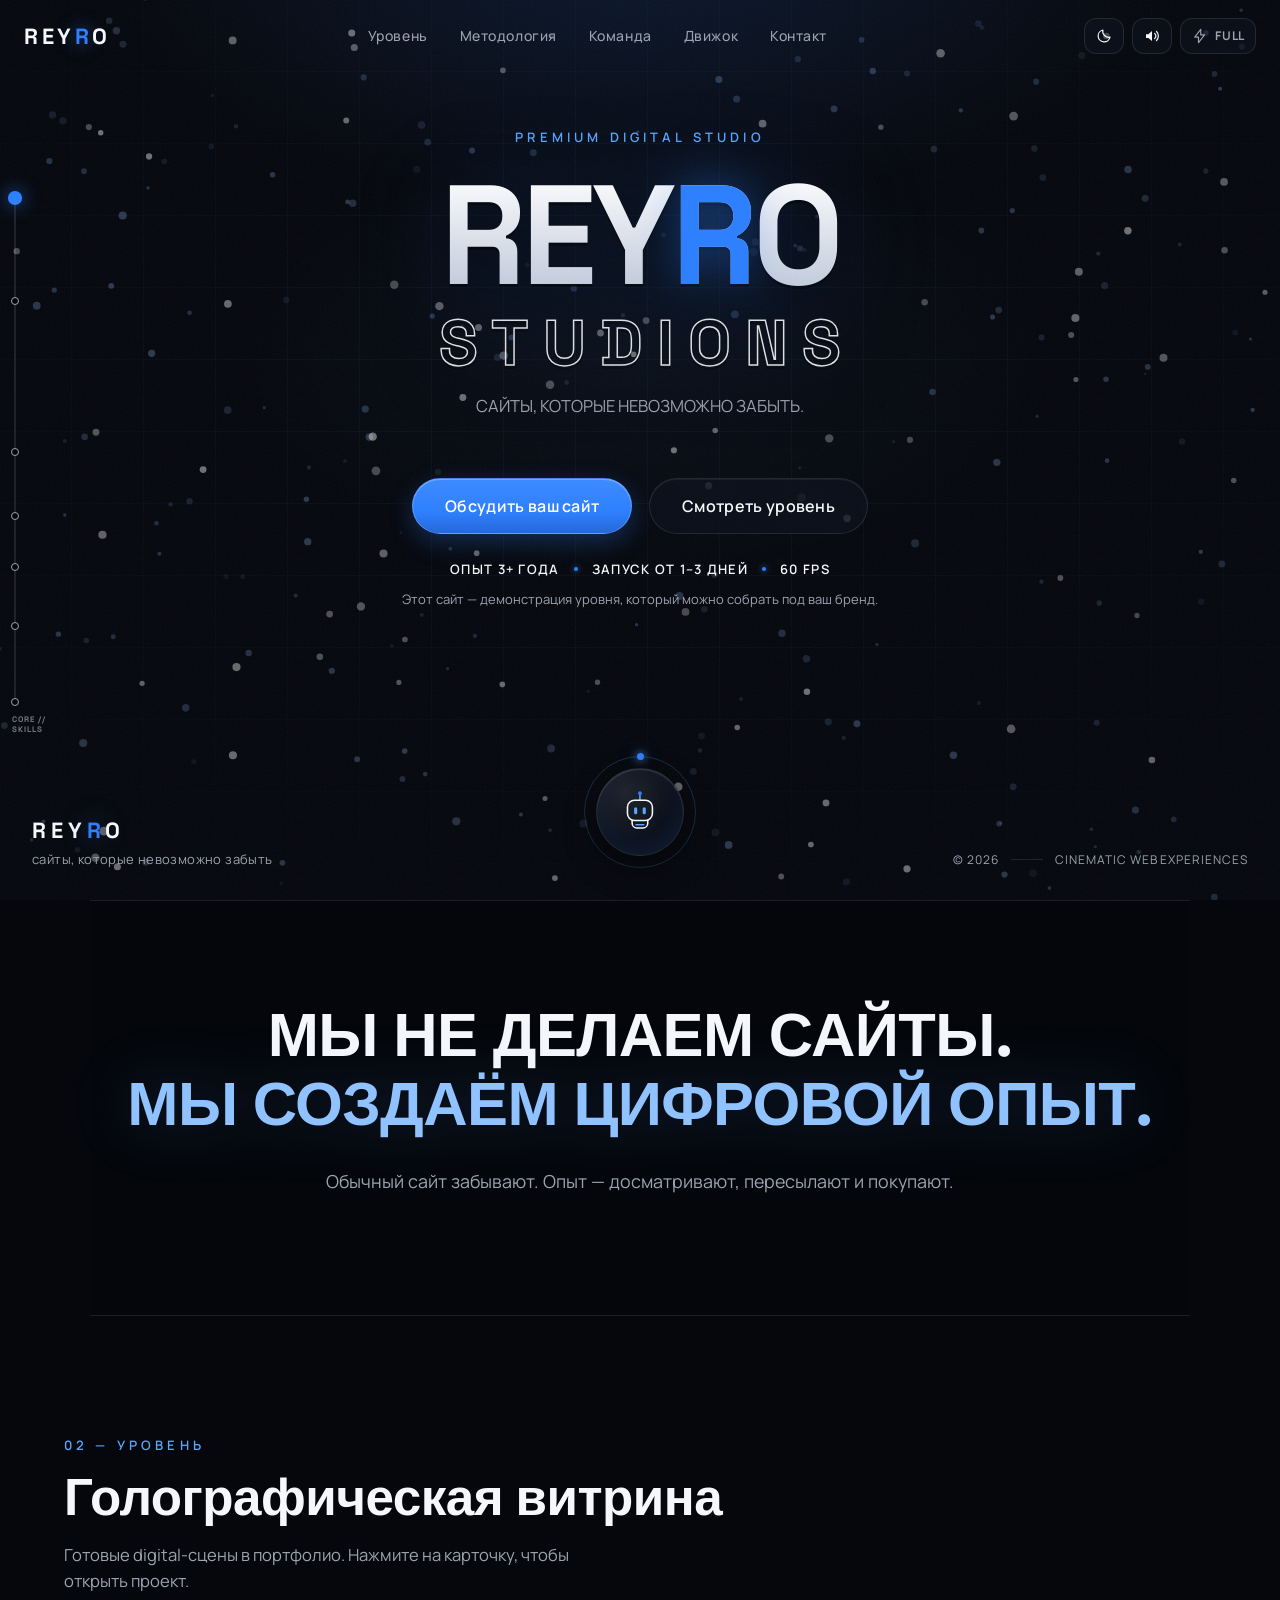
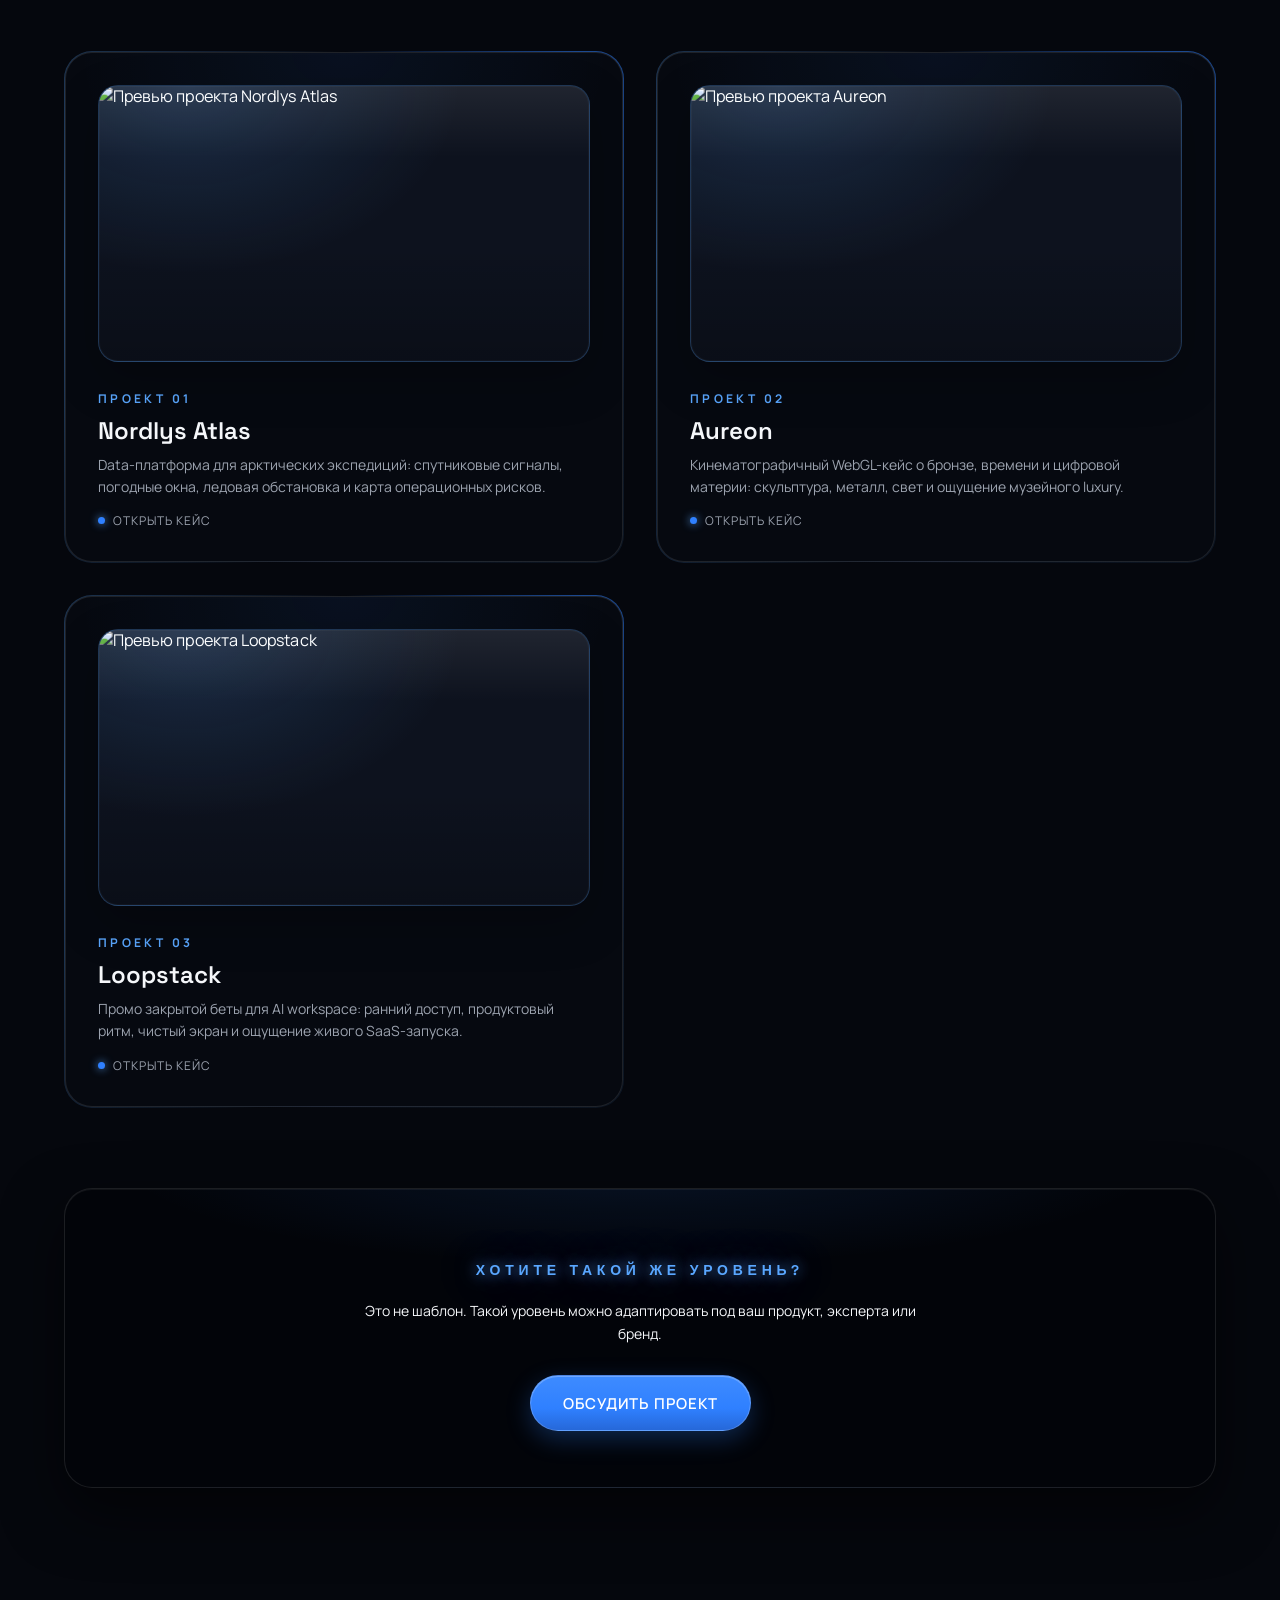
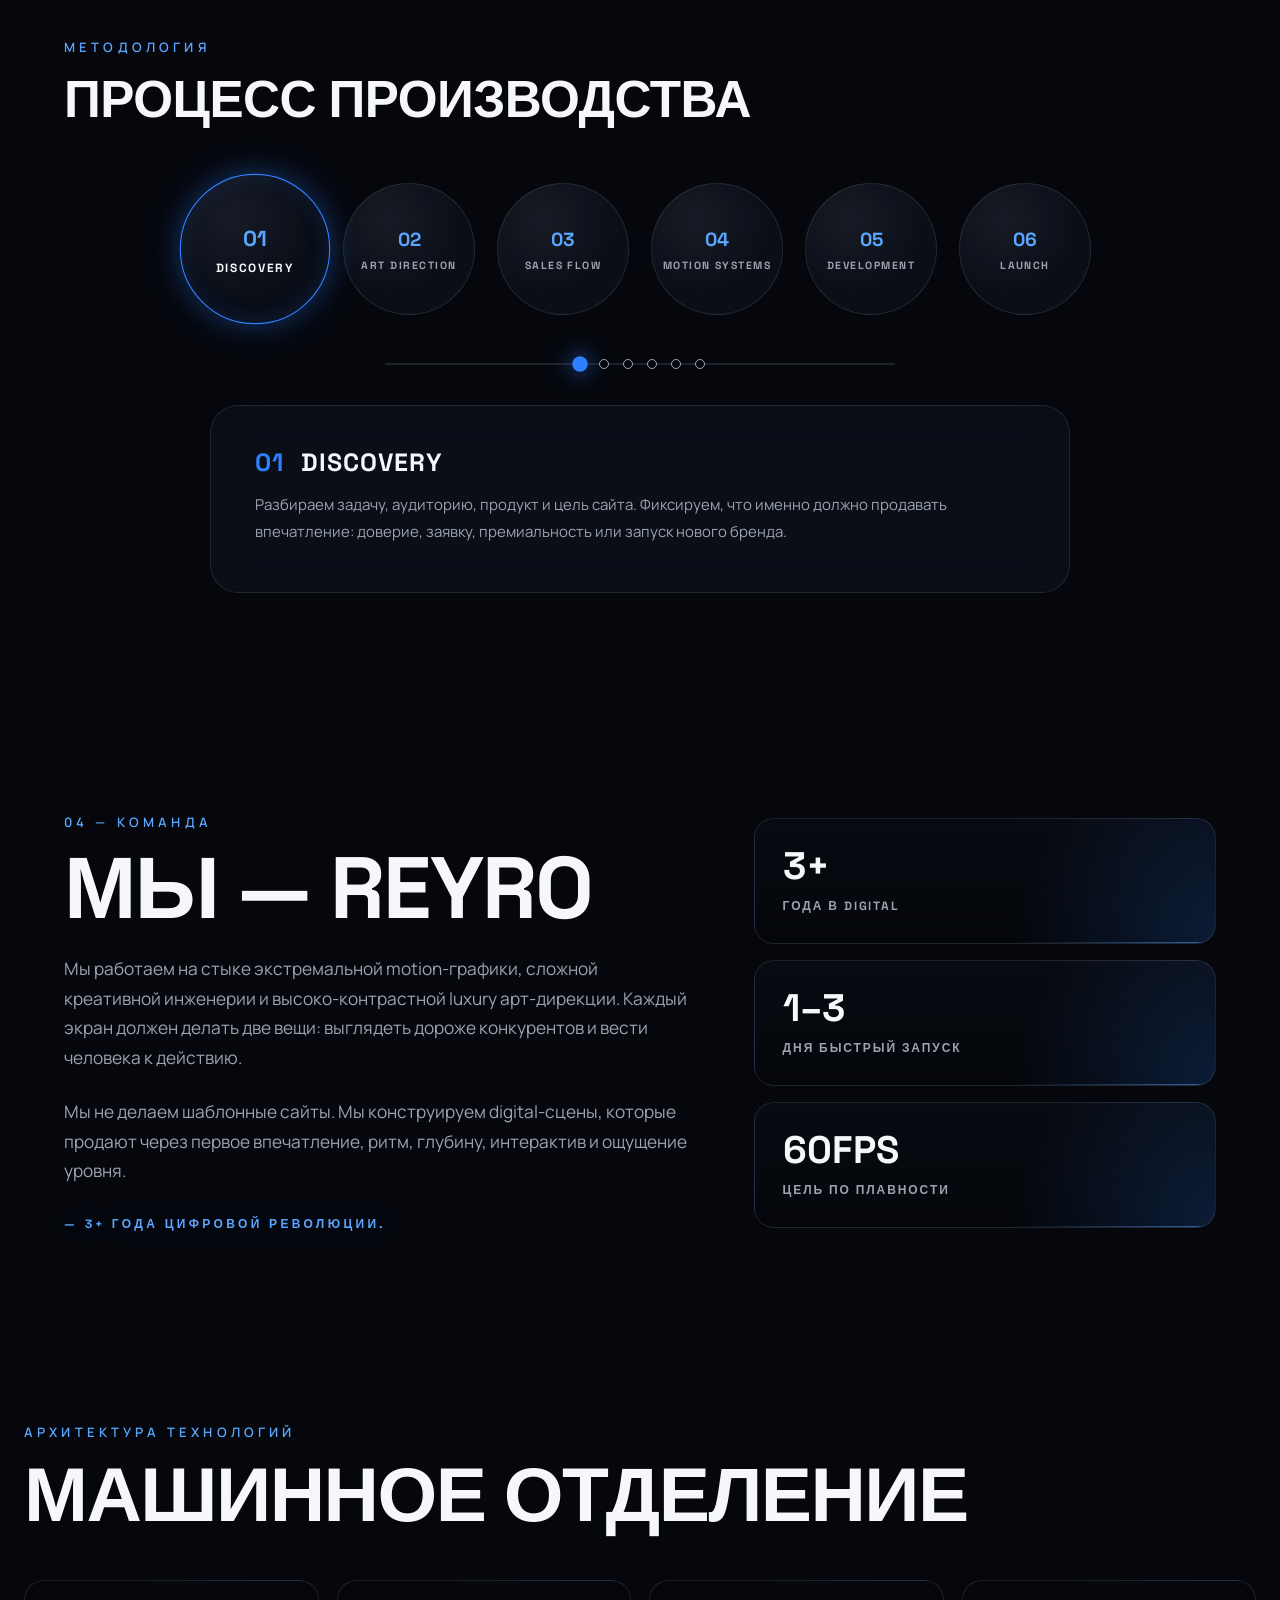
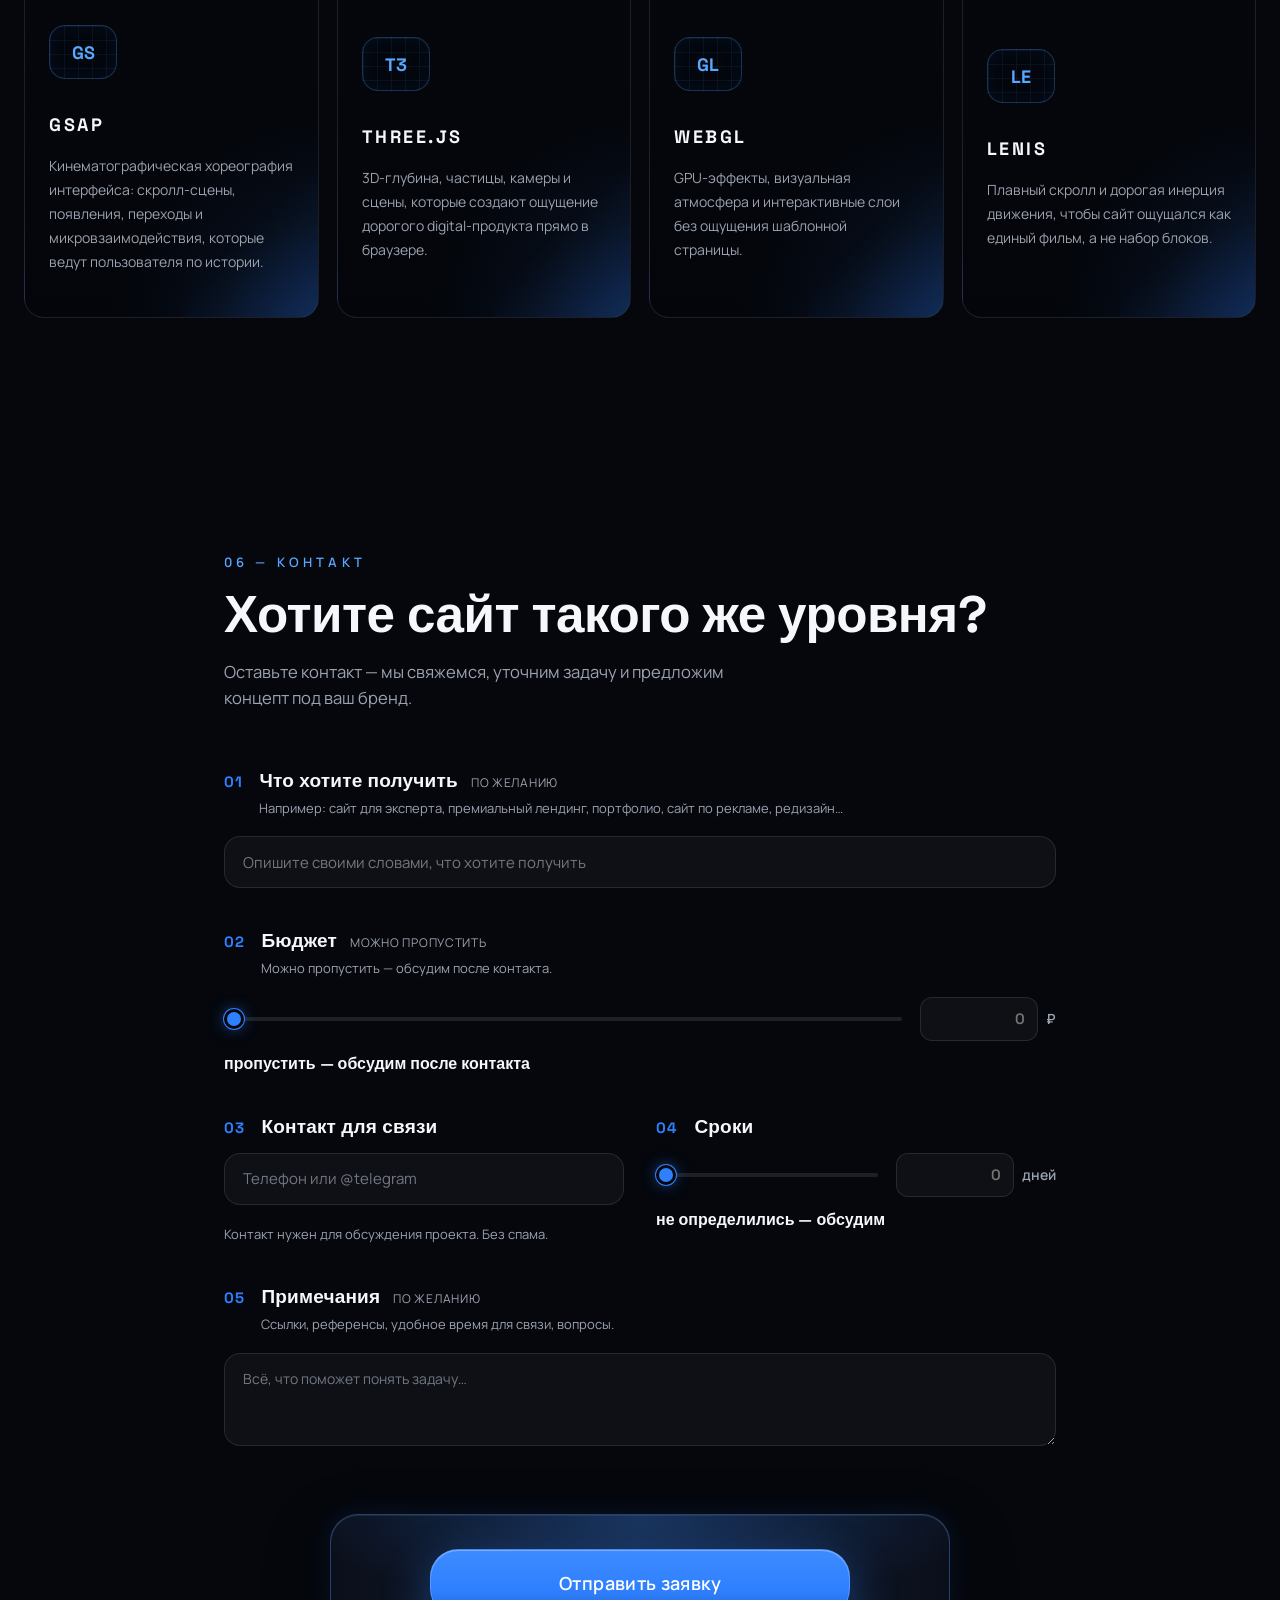
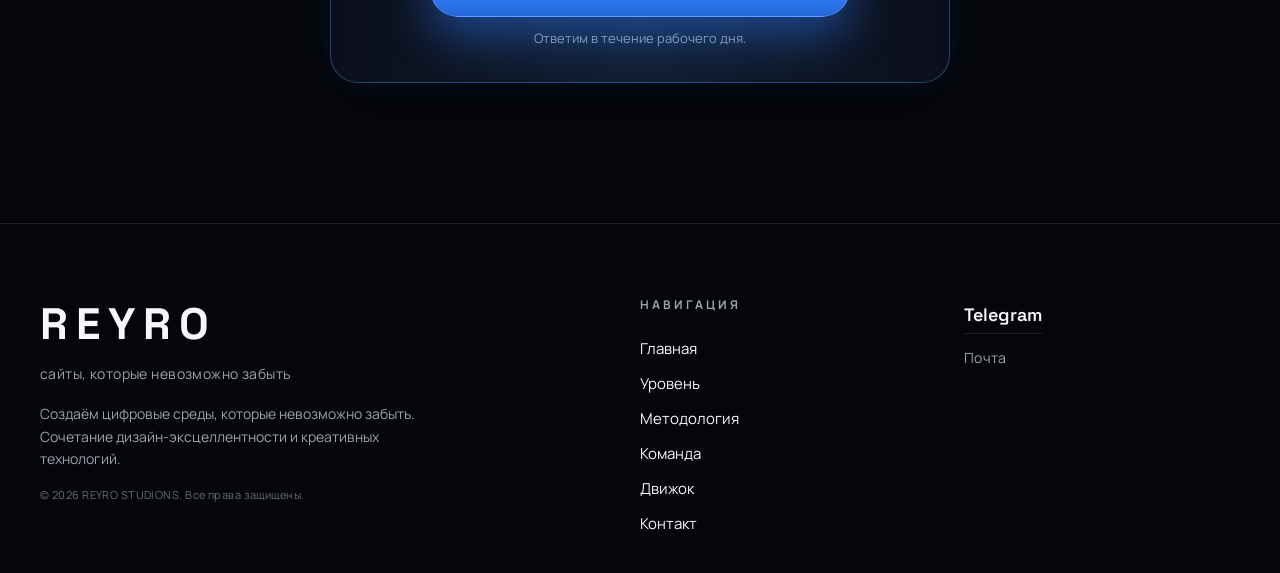
==== index.html @ a05bd075 "Add files via upload" ====
<!DOCTYPE html>
<html lang="ru" data-theme="dark" data-perf="full">
<head>
  <meta charset="UTF-8" />
  <meta name="viewport" content="width=device-width, initial-scale=1.0" />
  <title>REYRO STUDIONS — сайты, которые невозможно забыть</title>
  <meta name="description" content="REYRO STUDIONS — премиальная digital-студия. Кинематографические сайты, которые невозможно забыть." />
  <script>
    (() => {
      try {
        const settings = JSON.parse(localStorage.getItem("reyro-settings") || "{}");
        if (settings.theme) document.documentElement.dataset.theme = settings.theme;
        if (settings.perf) document.documentElement.dataset.perf = settings.perf;
      } catch (_) {}
    })();
  </script>
  <link rel="preconnect" href="https://fonts.googleapis.com" />
  <link rel="preconnect" href="https://fonts.gstatic.com" crossorigin />
  <link href="https://fonts.googleapis.com/css2?family=Space+Grotesk:wght@500;600;700&family=Manrope:wght@400;500;600;700&display=swap" rel="stylesheet" />
  <link rel="stylesheet" href="styles.css" />
</head>
<body>

  <!-- ЭКРАН ЗАГРУЗКИ -->
  <div class="loader" id="loader">
    <div class="loader__text" aria-hidden="true">
      <span style="--i:0">R</span><span style="--i:1">E</span><span style="--i:2">Y</span><span style="--i:3" class="blue">R</span><span style="--i:4">O</span><span class="loader__space"></span><span style="--i:5">S</span><span style="--i:6">T</span><span style="--i:7">U</span><span style="--i:8">D</span><span style="--i:9">I</span><span style="--i:10">O</span><span style="--i:11">N</span><span style="--i:12">S</span>
    </div>
    <div class="loader__bar"><span id="loaderBar"></span></div>
  </div>

  <!-- ИНТЕРАКТИВНЫЕ ЧАСТИЦЫ -->
  <canvas id="particles" aria-hidden="true"></canvas>

  <!-- ШАПКА -->
  <header class="nav" id="nav">
    <a class="nav__logo" href="#hero" aria-label="REYRO — наверх">REY<span class="nav__logo-r">R</span>O</a>

    <nav class="nav__links" aria-label="Основная навигация">
      <a href="#level">Уровень</a>
      <a href="#process">Методология</a>
      <a href="#team">Команда</a>
      <a href="#engine">Движок</a>
      <a href="#brief">Контакт</a>
    </nav>

    <!-- НАСТРОЙКИ: тема / звук / производительность -->
    <div class="settings" role="group" aria-label="Настройки сайта">
      <button class="settings__btn" id="themeBtn" title="Переключить тему">
        <svg class="ico-moon" viewBox="0 0 24 24" fill="none"><path d="M20 13.5A8 8 0 0 1 10.5 4 8 8 0 1 0 20 13.5z" stroke="currentColor" stroke-width="1.6" stroke-linejoin="round"/></svg>
        <svg class="ico-sun" viewBox="0 0 24 24" fill="none"><circle cx="12" cy="12" r="4.2" stroke="currentColor" stroke-width="1.6"/><path d="M12 3v2.2M12 18.8V21M21 12h-2.2M5.2 12H3M18.4 5.6l-1.6 1.6M7.2 16.8l-1.6 1.6M18.4 18.4l-1.6-1.6M7.2 7.2L5.6 5.6" stroke="currentColor" stroke-width="1.6" stroke-linecap="round"/></svg>
      </button>

      <button class="settings__btn" id="soundBtn" title="Звук вкл/выкл" aria-pressed="true">
        <svg class="ico-sound-on" viewBox="0 0 24 24" fill="none"><path d="M4 9.5v5h3.2L12 18.6V5.4L7.2 9.5H4z" fill="currentColor"/><path d="M15.5 8.5a5 5 0 0 1 0 7M18 6a8.5 8.5 0 0 1 0 12" stroke="currentColor" stroke-width="1.6" stroke-linecap="round"/></svg>
        <svg class="ico-sound-off" viewBox="0 0 24 24" fill="none"><path d="M4 9.5v5h3.2L12 18.6V5.4L7.2 9.5H4z" fill="currentColor"/><path d="M15.5 9.5l5 5m0-5l-5 5" stroke="currentColor" stroke-width="1.6" stroke-linecap="round"/></svg>
      </button>

      <button class="settings__btn settings__btn--perf" id="perfBtn" title="Режим производительности" aria-pressed="false">
        <svg viewBox="0 0 24 24" fill="none"><path d="M13 3L5 13.5h5L10 21l8-10.5h-5L13 3z" stroke="currentColor" stroke-width="1.6" stroke-linejoin="round"/></svg>
        <span id="perfLabel">FULL</span>
      </button>
    </div>
  </header>

  <main>

    <!-- HERO -->
    <section class="hero" id="hero" aria-label="REYRO STUDIONS — hero">
      <div class="bg" aria-hidden="true">
        <div class="bg__grid"></div>
        <div class="bg__glow"></div>
        <div class="bg__noise"></div>
        <div class="bg__vignette"></div>
      </div>

      <div class="core">
        <p class="core__eyebrow">Premium digital studio</p>

        <h1 class="core__title">
          <span class="core__title-top">REY<span class="blue-r">R</span>O</span>
          <span class="core__title-outline">STUDIONS</span>
        </h1>

        <p class="core__dynamic" id="dynamicSlogan" aria-live="polite">
          САЙТЫ, КОТОРЫЕ НЕВОЗМОЖНО ЗАБЫТЬ.
        </p>

        <div class="core__cta">
          <a class="btn btn--primary" href="#brief">Обсудить ваш сайт</a>
          <a class="btn btn--ghost" href="#level">Смотреть уровень</a>
        </div>

        <div class="core__stats">
          <span>опыт 3+ года</span><i></i><span>запуск от 1–3 дней</span><i></i><span>60 FPS</span>
        </div>
        <p class="core__demo-note">Этот сайт — демонстрация уровня, который можно собрать под ваш бренд.</p>
      </div>

      <div class="hero-bottom">
        <div class="hero-bottom__brand">
          <span class="hero-bottom__name">REY<span class="blue-r">R</span>O</span>
          <span class="hero-bottom__tagline">сайты, которые невозможно забыть</span>
        </div>

        <div class="mascot" role="img" aria-label="Фирменный техно-маскот REYRO в круге с орбитальной синей точкой">
          <div class="mascot__ring"></div>
          <div class="mascot__orbit"><span class="mascot__dot"></span></div>
          <div class="mascot__glass">
            <svg viewBox="0 0 64 64" fill="none" xmlns="http://www.w3.org/2000/svg">
              <line x1="32" y1="10" x2="32" y2="17" stroke="#5AA7FF" stroke-width="2" stroke-linecap="round"/>
              <circle cx="32" cy="8" r="2.4" fill="#2F80FF"/>
              <rect x="16" y="17" width="32" height="26" rx="9" stroke="currentColor" stroke-width="2"/>
              <rect x="24.5" y="26" width="4" height="9" rx="2" fill="#5AA7FF"/>
              <rect x="35.5" y="26" width="4" height="9" rx="2" fill="#5AA7FF"/>
              <path d="M22 43v3.5a6 6 0 0 0 6 6h8a6 6 0 0 0 6-6V43" stroke="currentColor" stroke-width="2" stroke-linecap="round"/>
              <line x1="27" y1="48.5" x2="37" y2="48.5" stroke="#5AA7FF" stroke-width="2" stroke-linecap="round"/>
            </svg>
          </div>
        </div>

        <div class="hero-bottom__meta">
          <span>© 2026</span>
          <span class="hero-bottom__meta-sep"></span>
          <span>cinematic web experiences</span>
        </div>
      </div>
    </section>

    <!-- МАНИФЕСТ -->
    <section class="manifesto" id="manifesto" aria-label="Манифест студии">
      <h2 class="manifesto__title">
        <span class="manifesto__line">МЫ НЕ ДЕЛАЕМ САЙТЫ.</span><br />
        <span class="manifesto__line manifesto__line--blue">МЫ СОЗДАЁМ ЦИФРОВОЙ ОПЫТ.</span>
      </h2>
      <p class="manifesto__sub">Обычный сайт забывают. Опыт — досматривают, пересылают и покупают.</p>
    </section>

    <!-- УРОВЕНЬ: ГОЛОГРАФИЧЕСКАЯ ВИТРИНА -->
    <section class="level" id="level" aria-label="Витрина проектов">
      <p class="section-eyebrow">02 — Уровень</p>
      <h2 class="section-title">Голографическая витрина</h2>
      <p class="section-sub">Готовые digital-сцены в портфолио. Нажмите на карточку, чтобы открыть проект.</p>

      <div class="level__grid">
        <a class="holo" href="projects/nordlys/" target="_blank" rel="noopener" data-tilt>
          <div class="holo__frame" aria-hidden="true"></div>
          <div class="holo__inner">
            <div class="holo__preview">
              <img src="projects/nordlys/thumb.png" alt="Превью проекта Nordlys Atlas" loading="lazy" />
            </div>
            <div class="holo__meta">
              <span class="holo__num">Проект 01</span>
              <h3 class="holo__name">Nordlys Atlas</h3>
              <p class="holo__desc">Data-платформа для арктических экспедиций: спутниковые сигналы, погодные окна, ледовая обстановка и карта операционных рисков.</p>
              <span class="holo__status"><i></i>открыть кейс</span>
            </div>
          </div>
        </a>

        <a class="holo" href="projects/aureon/" target="_blank" rel="noopener" data-tilt>
          <div class="holo__frame" aria-hidden="true"></div>
          <div class="holo__inner">
            <div class="holo__preview">
              <img src="projects/aureon/thumb.png" alt="Превью проекта Aureon" loading="lazy" />
            </div>
            <div class="holo__meta">
              <span class="holo__num">Проект 02</span>
              <h3 class="holo__name">Aureon</h3>
              <p class="holo__desc">Кинематографичный WebGL-кейс о бронзе, времени и цифровой материи: скульптура, металл, свет и ощущение музейного luxury.</p>
              <span class="holo__status"><i></i>открыть кейс</span>
            </div>
          </div>
        </a>

        <a class="holo" href="projects/loopstack/" target="_blank" rel="noopener" data-tilt>
          <div class="holo__frame" aria-hidden="true"></div>
          <div class="holo__inner">
            <div class="holo__preview">
              <img src="projects/loopstack/thumb.png" alt="Превью проекта Loopstack" loading="lazy" />
            </div>
            <div class="holo__meta">
              <span class="holo__num">Проект 03</span>
              <h3 class="holo__name">Loopstack</h3>
              <p class="holo__desc">Промо закрытой беты для AI workspace: ранний доступ, продуктовый ритм, чистый экран и ощущение живого SaaS-запуска.</p>
              <span class="holo__status"><i></i>открыть кейс</span>
            </div>
          </div>
        </a>
      </div>
    </section>

    <!-- CTA-БАННЕР -->
    <section class="cta-banner" aria-label="Хотите такой же уровень?">
      <div class="cta-banner__inner">
        <p class="cta-banner__eyebrow">Хотите такой же уровень?</p>
        <p class="cta-banner__text">Это не шаблон. Такой уровень можно адаптировать под ваш продукт, эксперта или бренд.</p>
        <a class="btn btn--primary" href="#brief">Обсудить проект</a>
      </div>
    </section>

    <!-- МЕТОДОЛОГИЯ: ПРОЦЕСС ПРОИЗВОДСТВА -->
    <section class="process" id="process" aria-label="Процесс производства">
      <p class="section-eyebrow">методология</p>
      <h2 class="section-title">Процесс производства</h2>

      <div class="process__orbs" id="processOrbs" role="tablist" aria-label="Этапы производства">
        <button class="process__orb is-active" role="tab" aria-selected="true"><b>01</b><span>DISCOVERY</span></button>
        <button class="process__orb" role="tab" aria-selected="false"><b>02</b><span>ART DIRECTION</span></button>
        <button class="process__orb" role="tab" aria-selected="false"><b>03</b><span>SALES FLOW</span></button>
        <button class="process__orb" role="tab" aria-selected="false"><b>04</b><span>MOTION SYSTEMS</span></button>
        <button class="process__orb" role="tab" aria-selected="false"><b>05</b><span>DEVELOPMENT</span></button>
        <button class="process__orb" role="tab" aria-selected="false"><b>06</b><span>LAUNCH</span></button>
      </div>

      <div class="process__bar" id="processBar" aria-hidden="true">
        <span></span><span></span><span></span><span></span><span></span><span></span>
      </div>

      <div class="process__panel" id="processPanel">
        <h3><b>01</b> DISCOVERY</h3>
        <p>Разбираем задачу, аудиторию, продукт и цель сайта. Фиксируем, что именно должно продавать впечатление: доверие, заявку, премиальность или запуск нового бренда.</p>
      </div>
    </section>

    <!-- КОМАНДА -->
    <section class="team" id="team" aria-label="Команда REYRO">
      <div class="team__copy">
        <p class="section-eyebrow">04 — Команда</p>
        <h2 class="team__title">МЫ — REYRO</h2>
        <p>
          Мы работаем на стыке экстремальной motion-графики, сложной креативной инженерии и высоко-контрастной luxury арт-дирекции. Каждый экран должен делать две вещи: выглядеть дороже конкурентов и вести человека к действию.
        </p>
        <p>
          Мы не делаем шаблонные сайты. Мы конструируем digital-сцены, которые продают через первое впечатление, ритм, глубину, интерактив и ощущение уровня.
        </p>
        <span class="team__signal">— 3+ года цифровой революции.</span>
      </div>

      <div class="team__stats" aria-label="Ключевые показатели REYRO">
        <article class="team__card">
          <b>3+</b>
          <span>года в digital</span>
        </article>
        <article class="team__card">
          <b>1–3</b>
          <span>дня быстрый запуск</span>
        </article>
        <article class="team__card">
          <b>60FPS</b>
          <span>цель по плавности</span>
        </article>
      </div>
    </section>

    <!-- ДВИЖОК -->
    <section class="engine" id="engine" aria-label="Машинное отделение REYRO">
      <p class="section-eyebrow">архитектура технологий</p>
      <h2 class="engine__title">Машинное отделение</h2>

      <div class="engine__grid">
        <button class="engine__card" type="button" data-burst-card>
          <span class="engine__mark">GS</span>
          <span class="engine__tech">GSAP</span>
          <p>Кинематографическая хореография интерфейса: скролл-сцены, появления, переходы и микровзаимодействия, которые ведут пользователя по истории.</p>
        </button>
        <button class="engine__card" type="button" data-burst-card>
          <span class="engine__mark">T3</span>
          <span class="engine__tech">THREE.JS</span>
          <p>3D-глубина, частицы, камеры и сцены, которые создают ощущение дорогого digital-продукта прямо в браузере.</p>
        </button>
        <button class="engine__card" type="button" data-burst-card>
          <span class="engine__mark">GL</span>
          <span class="engine__tech">WEBGL</span>
          <p>GPU-эффекты, визуальная атмосфера и интерактивные слои без ощущения шаблонной страницы.</p>
        </button>
        <button class="engine__card" type="button" data-burst-card>
          <span class="engine__mark">LE</span>
          <span class="engine__tech">LENIS</span>
          <p>Плавный скролл и дорогая инерция движения, чтобы сайт ощущался как единый фильм, а не набор блоков.</p>
        </button>
      </div>
    </section>

    <!-- БРИФ -->
    <section class="brief" id="brief" aria-label="Оставить заявку">
      <p class="section-eyebrow">06 — Контакт</p>
      <h2 class="section-title">Хотите сайт такого же уровня?</h2>
      <p class="section-sub">Оставьте контакт — мы свяжемся, уточним задачу и предложим концепт под ваш бренд.</p>

      <form class="form" id="briefForm" novalidate>

        <!-- 01: отдельная строка -->
        <div class="form__row">
          <div class="form__head">
            <span class="form__num">01</span>
            <div>
              <span class="form__label">Что хотите получить</span>
              <span class="form__opt">по желанию</span>
              <p class="form__hint">Например: сайт для эксперта, премиальный лендинг, портфолио, сайт по рекламе, редизайн…</p>
            </div>
          </div>
          <input class="input" type="text" id="goalInput" placeholder="Опишите своими словами, что хотите получить" />
        </div>

        <!-- 02: отдельная строка -->
        <div class="form__row">
          <div class="form__head">
            <span class="form__num">02</span>
            <div>
              <span class="form__label">Бюджет</span>
              <span class="form__opt">можно пропустить</span>
              <p class="form__hint">Можно пропустить — обсудим после контакта.</p>
            </div>
          </div>
          <div class="range">
            <div class="range__row">
              <input type="range" id="budgetRange" min="0" max="100000" step="1" value="0" aria-label="Бюджет в рублях" />
              <div class="range__field">
                <input type="number" id="budgetInput" min="0" max="100000" step="1" placeholder="0" aria-label="Точная сумма в рублях" />
                <span>₽</span>
              </div>
            </div>
            <output class="range__value" id="budgetValue" for="budgetRange">пропустить — обсудим после контакта</output>
          </div>
        </div>

        <!-- 03 + 04: одна строка пополам -->
        <div class="form__row form__row--split">
          <div class="form__col">
            <div class="form__head">
              <span class="form__num">03</span>
              <div><span class="form__label">Контакт для связи</span></div>
            </div>
            <input class="input" type="text" id="contactInput" placeholder="Телефон или @telegram" autocomplete="tel" />
            <p class="form__hint">Контакт нужен для обсуждения проекта. Без спама.</p>
          </div>

          <div class="form__col">
            <div class="form__head">
              <span class="form__num">04</span>
              <div><span class="form__label">Сроки</span></div>
            </div>
            <div class="range">
              <div class="range__row">
                <input type="range" id="termRange" min="0" max="30" step="1" value="0" aria-label="Сроки в днях" />
                <div class="range__field">
                  <input type="number" id="termInput" min="0" max="30" step="1" placeholder="0" aria-label="Точный срок в днях" />
                  <span>дней</span>
                </div>
              </div>
              <output class="range__value" id="termValue" for="termRange">не определились — обсудим</output>
            </div>
          </div>
        </div>

        <!-- 05: отдельная строка -->
        <div class="form__row">
          <div class="form__head">
            <span class="form__num">05</span>
            <div>
              <span class="form__label">Примечания</span>
              <span class="form__opt">по желанию</span>
              <p class="form__hint">Ссылки, референсы, удобное время для связи, вопросы.</p>
            </div>
          </div>
          <textarea class="input input--area" id="notesInput" rows="3" placeholder="Всё, что поможет понять задачу…"></textarea>
        </div>

        <div class="form__submit">
          <button type="submit" class="btn btn--primary">Отправить заявку</button>
          <p class="form__hint form__hint--center">Ответим в течение рабочего дня.</p>
          <p class="form__error" id="formError" hidden>Не удалось отправить заявку. Попробуйте ещё раз или напишите в Telegram.</p>
        </div>

        <!-- состояние успеха -->
        <div class="form__success" id="formSuccess" hidden>
          <div class="form__success-icon" aria-hidden="true">
            <svg viewBox="0 0 24 24" fill="none"><path d="M5 12.5l4.5 4.5L19 7.5" stroke="currentColor" stroke-width="2.2" stroke-linecap="round" stroke-linejoin="round"/></svg>
          </div>
          <h3>Заявка принята</h3>
          <p>Мы свяжемся с вами, уточним задачу и предложим концепт под ваш бренд.</p>
          <a class="btn btn--ghost" href="https://t.me/xxx144xxx" target="_blank" rel="noopener">Написать в Telegram сейчас</a>
        </div>
      </form>
    </section>

  </main>

  <!-- ФУТЕР -->
  <footer class="footer" id="footer">
    <div class="footer__top">
      <div class="footer__brand">
        <span class="footer__logo">REYRO</span>
        <p class="footer__tagline">сайты, которые невозможно забыть</p>
        <p class="footer__desc">Создаём цифровые среды, которые невозможно забыть. Сочетание дизайн-эксцеллентности и креативных технологий.</p>
        <p class="footer__legal">© 2026 REYRO STUDIONS. Все права защищены.</p>
      </div>

      <nav class="footer__nav" aria-label="Навигация в футере">
        <span class="footer__col-title">Навигация</span>
        <a href="#hero">Главная</a>
        <a href="#level">Уровень</a>
        <a href="#process">Методология</a>
        <a href="#team">Команда</a>
        <a href="#engine">Движок</a>
        <a href="#brief">Контакт</a>
      </nav>

      <div class="footer__contacts">
        <a class="footer__tg-link" href="https://t.me/xxx144xxx" target="_blank" rel="noopener">Telegram</a>
        <a class="footer__mail" href="mailto:reyrodesign@gmail.com">Почта</a>
      </div>
    </div>
  </footer>

  <!-- ПОЛЗУНОК ПРОГРЕССА СКРОЛЛА СО СТАНЦИЯМИ -->
  <div class="scroll-rail">
    <div class="scroll-rail__thumb" id="scrollThumb"></div>
    <button class="scroll-rail__dot" data-target="hero" data-label="01 // ГЛАВНАЯ" aria-label="Главная"></button>
    <button class="scroll-rail__dot" data-target="level" data-label="02 // УРОВЕНЬ" aria-label="Уровень"></button>
    <button class="scroll-rail__dot" data-target="process" data-label="03 // МЕТОДОЛОГИЯ" aria-label="Методология"></button>
    <button class="scroll-rail__dot" data-target="team" data-label="04 // КОМАНДА" aria-label="Команда"></button>
    <button class="scroll-rail__dot" data-target="engine" data-label="05 // ДВИЖОК" aria-label="Движок"></button>
    <button class="scroll-rail__dot" data-target="brief" data-label="06 // КОНТАКТ" aria-label="Контакт"></button>
    <button class="scroll-rail__dot" data-target="footer" data-label="07 // СВЯЗЬ" aria-label="Связь"></button>
    <span class="scroll-rail__caption">CORE //<br />SKILLS</span>
  </div>

  <!-- TELEGRAM-КНОПКА -->
  <a class="tg-fab" id="tgFab" href="https://t.me/xxx144xxx" target="_blank" rel="noopener" aria-label="Написать в Telegram">
    <svg viewBox="0 0 24 24" fill="none"><path d="M21 4.5L2.8 11.6c-.9.35-.87 1.05.05 1.32l4.6 1.44 1.77 5.42c.28.78.9.86 1.42.4l2.55-2.34 4.7 3.46c.7.4 1.3.16 1.5-.72L22 5.9c.26-1.08-.4-1.6-1-1.4zM8 13.9l9.4-5.9c.44-.27.85-.12.52.18l-7.7 7-.3 3.2-1.92-4.48z" fill="currentColor"/></svg>
  </a>

  <script src="script.js"></script>
</body>
</html>
---- styles.css ----
/* ============================================================
   REYRO STUDIONS — portfolio one-pager
   dark premium / graphite / soft glassmorphism / blue accent
   темы: dark / light; режимы: full / lite
   ============================================================ */

:root {
  --bg: #05070D;
  --panel: rgba(17, 24, 39, 0.42);
  --panel-solid: #111827;
  --text-primary: #F5F7FA;
  --text-secondary: #9CA3AF;
  --blue: #2F80FF;
  --blue-glow: #5AA7FF;
  --glass-border: rgba(255, 255, 255, 0.10);
  --grid-line: rgba(90, 167, 255, 0.045);
  --title-grad-a: #FFFFFF;
  --title-grad-b: #B9C4D6;
  --input-bg: rgba(255, 255, 255, 0.04);

  --font-display: "Space Grotesk", "Inter", sans-serif;
  --font-body: "Manrope", "Inter", sans-serif;

  --radius-lg: 28px;
  --radius-md: 20px;
  --safe: 24px;
  --nav-h: 72px;
}

html[data-theme="light"] {
  --bg: #F4F6FA;
  --panel: rgba(255, 255, 255, 0.65);
  --panel-solid: #FFFFFF;
  --text-primary: #0B0F17;
  --text-secondary: #4B5563;
  --glass-border: rgba(11, 15, 23, 0.10);
  --grid-line: rgba(47, 128, 255, 0.07);
  --title-grad-a: #0B0F17;
  --title-grad-b: #3D4B63;
  --input-bg: rgba(11, 15, 23, 0.04);
}

* { margin: 0; padding: 0; box-sizing: border-box; }

html { scroll-behavior: smooth; scroll-padding-top: var(--nav-h); }

body {
  background: var(--bg);
  color: var(--text-primary);
  font-family: var(--font-body);
  -webkit-font-smoothing: antialiased;
  text-rendering: optimizeLegibility;
  overflow-x: hidden;
  transition: background-color 0.4s ease, color 0.4s ease;
}

/* защита текста от выделения/копирования — поля формы остаются редактируемыми */
body {
  -webkit-user-select: none;
  -moz-user-select: none;
  user-select: none;
}

input, textarea {
  -webkit-user-select: text;
  -moz-user-select: text;
  user-select: text;
}

.visually-hidden {
  position: absolute; width: 1px; height: 1px;
  overflow: hidden; clip: rect(0 0 0 0); white-space: nowrap;
}

.blue-r { color: var(--blue); text-shadow: 0 0 24px rgba(47, 128, 255, 0.55); }

/* ============ ЛОАДЕР ============ */

.loader {
  position: fixed;
  inset: 0;
  z-index: 100;
  display: flex;
  flex-direction: column;
  align-items: center;
  justify-content: center;
  gap: 32px;
  background: var(--bg);
  transition: opacity 0.6s ease, visibility 0.6s ease;
}

.loader.is-done { opacity: 0; visibility: hidden; pointer-events: none; }

.loader__text {
  display: flex;
  font-family: var(--font-display);
  font-weight: 700;
  font-size: clamp(28px, 4.5vw, 56px);
  letter-spacing: 0.08em;
  color: var(--text-primary);
}

.loader__text span {
  opacity: 0;
  transform: translateY(14px);
  animation: loader-letter 0.5s cubic-bezier(0.22, 1, 0.36, 1) forwards;
  animation-delay: calc(var(--i) * 70ms);
}

.loader__text .blue { color: #2F80FF; text-shadow: 0 0 28px rgba(47, 128, 255, 0.6); }

.loader__space { width: 0.5em; }

@keyframes loader-letter {
  to { opacity: 1; transform: translateY(0); }
}

.loader__bar {
  width: min(280px, 60vw);
  height: 2px;
  border-radius: 2px;
  background: var(--glass-border);
  overflow: hidden;
}

.loader__bar span {
  display: block;
  height: 100%;
  width: 0;
  background: linear-gradient(90deg, #2F80FF, #5AA7FF);
  border-radius: 2px;
  transition: width 0.3s ease;
}

/* ============ ЧАСТИЦЫ ============ */

#particles {
  position: fixed;
  inset: 0;
  z-index: 0;
  pointer-events: none;
}

html[data-perf="lite"] #particles { display: none; }

/* контент поверх частиц */
main, .nav, .footer { position: relative; z-index: 1; }

/* ============ ШАПКА ============ */

.nav {
  position: fixed;
  top: 0; left: 0; right: 0;
  z-index: 50;
  height: var(--nav-h);
  display: flex;
  align-items: center;
  justify-content: space-between;
  gap: 24px;
  padding: 0 var(--safe);
  transition: background-color 0.3s ease, border-color 0.3s ease, backdrop-filter 0.3s ease;
  border-bottom: 1px solid transparent;
}

.nav.is-scrolled {
  background: color-mix(in srgb, var(--bg) 72%, transparent);
  backdrop-filter: blur(16px);
  -webkit-backdrop-filter: blur(16px);
  border-bottom-color: var(--glass-border);
}

html[data-perf="lite"] .nav.is-scrolled {
  background: var(--bg);
  backdrop-filter: none;
  -webkit-backdrop-filter: none;
}

.nav__logo {
  font-family: var(--font-display);
  font-weight: 700;
  font-size: 22px;
  letter-spacing: 0.16em;
  color: var(--text-primary);
  text-decoration: none;
}

.nav__logo-r {
  color: var(--blue);
  text-shadow: 0 0 18px rgba(47, 128, 255, 0.65);
}

.nav__links { display: flex; gap: 32px; }

.nav__links a {
  color: var(--text-secondary);
  text-decoration: none;
  font-size: 14px;
  font-weight: 500;
  letter-spacing: 0.04em;
  transition: color 0.3s ease;
}

.nav__links a:hover { color: var(--text-primary); }

/* ---- настройки ---- */

.settings { display: flex; align-items: center; gap: 8px; }

/* кнопка темы: луна в тёмной, солнце в светлой */
#themeBtn .ico-sun { display: none; }
html[data-theme="light"] #themeBtn .ico-moon { display: none; }
html[data-theme="light"] #themeBtn .ico-sun { display: block; }

.settings__btn {
  display: inline-flex;
  align-items: center;
  justify-content: center;
  gap: 6px;
  height: 36px;
  min-width: 36px;
  padding: 0 10px;
  border-radius: 12px;
  border: 1px solid var(--glass-border);
  background: var(--panel);
  color: var(--text-primary);
  cursor: pointer;
  font-family: var(--font-body);
  font-size: 12px;
  font-weight: 700;
  letter-spacing: 0.06em;
  transition: border-color 0.3s ease, color 0.3s ease;
}

.settings__btn:hover { border-color: rgba(90, 167, 255, 0.45); }

.settings__btn svg { width: 18px; height: 18px; }

.settings__btn[aria-pressed="false"] { color: var(--text-secondary); }

#soundBtn .ico-sound-off { display: none; }
#soundBtn[aria-pressed="false"] .ico-sound-on { display: none; }
#soundBtn[aria-pressed="false"] .ico-sound-off { display: block; }

.settings__btn--perf[aria-pressed="true"] { color: var(--blue-glow); border-color: rgba(90, 167, 255, 0.4); }

/* ============ HERO ============ */

.hero {
  position: relative;
  min-height: 100vh;
  min-height: 100svh;
  display: flex;
  flex-direction: column;
  justify-content: space-between;
  padding: calc(var(--nav-h) + 8px) var(--safe) var(--safe);
  overflow: hidden;
  isolation: isolate;
}

.bg { position: absolute; inset: 0; z-index: -1; }

.bg__grid {
  position: absolute;
  inset: -1px;
  background-image:
    linear-gradient(var(--grid-line) 1px, transparent 1px),
    linear-gradient(90deg, var(--grid-line) 1px, transparent 1px);
  background-size: 72px 72px;
  mask-image: radial-gradient(ellipse 90% 80% at 50% 42%, #000 30%, transparent 78%);
  -webkit-mask-image: radial-gradient(ellipse 90% 80% at 50% 42%, #000 30%, transparent 78%);
}

.bg__glow {
  position: absolute;
  inset: 0;
  background:
    radial-gradient(ellipse 60% 42% at 50% -6%, rgba(47, 128, 255, 0.14), transparent 70%),
    radial-gradient(ellipse 45% 34% at 50% 40%, rgba(90, 167, 255, 0.05), transparent 70%);
}

.bg__noise {
  position: absolute;
  inset: 0;
  opacity: 0.05;
  background-image: url("data:image/svg+xml,%3Csvg xmlns='http://www.w3.org/2000/svg' width='160' height='160'%3E%3Cfilter id='n'%3E%3CfeTurbulence type='fractalNoise' baseFrequency='0.9' numOctaves='2' stitchTiles='stitch'/%3E%3C/filter%3E%3Crect width='100%25' height='100%25' filter='url(%23n)'/%3E%3C/svg%3E");
}

html[data-perf="lite"] .bg__noise { display: none; }

.bg__vignette {
  position: absolute;
  inset: 0;
  background: radial-gradient(ellipse 120% 100% at 50% 50%, transparent 60%, rgba(0, 0, 0, 0.25) 100%);
}

html[data-theme="light"] .bg__vignette { display: none; }

.core {
  display: flex;
  flex-direction: column;
  align-items: center;
  text-align: center;
  padding: 48px 24px;
}

.core__eyebrow {
  font-size: 13px;
  font-weight: 600;
  letter-spacing: 0.32em;
  text-transform: uppercase;
  color: var(--blue-glow);
  margin-bottom: 24px;
}

.core__title {
  display: flex;
  flex-direction: column;
  align-items: center;
  font-family: var(--font-display);
  font-weight: 700;
  line-height: 0.98;
  /* объём: мягкая «подошва» снизу + синий отсвет */
  filter:
    drop-shadow(0 3px 0 rgba(0, 0, 0, 0.35))
    drop-shadow(0 14px 28px rgba(0, 0, 0, 0.5))
    drop-shadow(0 0 42px rgba(47, 128, 255, 0.18));
}

html[data-theme="light"] .core__title {
  filter:
    drop-shadow(0 2px 0 rgba(11, 15, 23, 0.12))
    drop-shadow(0 12px 24px rgba(11, 15, 23, 0.18));
}

/* верхняя строка: REYRO — заполненная, «разукрашенная» внутри */
.core__title-top {
  font-size: clamp(56px, 10.5vw, 150px);
  letter-spacing: -0.03em;
  transform: scaleY(1.05);
  background: linear-gradient(180deg, var(--title-grad-a) 0%, var(--title-grad-b) 100%);
  -webkit-background-clip: text;
  background-clip: text;
  color: transparent;
}

.core__title-top .blue-r {
  -webkit-text-fill-color: var(--blue);
  text-shadow: 0 0 40px rgba(47, 128, 255, 0.5);
}

/* нижняя строка: STUDIONS — прозрачная, только белый контур */
.core__title-outline {
  margin-top: 10px;
  font-size: clamp(28px, 5vw, 72px);
  letter-spacing: 0.22em;
  text-indent: 0.22em; /* компенсация трекинга для центровки */
  color: transparent;
  -webkit-text-stroke: 1.5px rgba(245, 247, 250, 0.9);
  text-stroke: 1.5px rgba(245, 247, 250, 0.9);
}

html[data-theme="light"] .core__title-outline {
  -webkit-text-stroke: 1.5px rgba(11, 15, 23, 0.85);
  text-stroke: 1.5px rgba(11, 15, 23, 0.85);
}

.core__dynamic {
  margin-top: 20px;
  min-height: 2.6em;
  max-width: 640px;
  font-size: clamp(15px, 1.3vw, 18px);
  line-height: 1.5;
  color: var(--text-secondary);
  transition: opacity 0.6s ease, filter 0.6s ease, transform 0.6s ease;
}

.core__dynamic.is-leaving {
  opacity: 0;
  filter: blur(8px);
  transform: translateY(4px);
}

.core__cta {
  margin-top: 40px;
  display: flex;
  gap: 16px;
  flex-wrap: wrap;
  justify-content: center;
}

/* мини-факты под кнопками */
.core__stats {
  margin-top: 26px;
  display: flex;
  align-items: center;
  gap: 14px;
  flex-wrap: wrap;
  justify-content: center;
  font-size: 13px;
  font-weight: 600;
  letter-spacing: 0.1em;
  text-transform: uppercase;
  color: var(--text-primary);
}

.core__stats i {
  width: 4px;
  height: 4px;
  border-radius: 50%;
  background: var(--blue);
  box-shadow: 0 0 6px rgba(90, 167, 255, 0.8);
}

.core__demo-note {
  margin-top: 12px;
  font-size: 13px;
  line-height: 1.5;
  color: var(--text-secondary);
}

/* ============ КНОПКИ ============ */

.btn {
  display: inline-flex;
  align-items: center;
  justify-content: center;
  height: 56px;
  padding: 0 32px;
  border: none;
  border-radius: var(--radius-lg);
  font-family: var(--font-body);
  font-size: 16px;
  font-weight: 600;
  letter-spacing: 0.02em;
  text-decoration: none;
  cursor: pointer;
  transition: transform 0.35s cubic-bezier(0.22, 1, 0.36, 1),
              box-shadow 0.35s ease,
              background-color 0.35s ease,
              border-color 0.35s ease;
  will-change: transform;
}

.btn--primary {
  color: #FFFFFF;
  background: linear-gradient(180deg, #3E8BFF 0%, #2F80FF 60%, #2668D9 100%);
  border: 1px solid rgba(255, 255, 255, 0.18);
  box-shadow:
    0 8px 24px rgba(47, 128, 255, 0.28),
    inset 0 1px 0 rgba(255, 255, 255, 0.25);
}

.btn--primary:hover {
  transform: translateY(-2px);
  box-shadow:
    0 12px 32px rgba(47, 128, 255, 0.38),
    inset 0 1px 0 rgba(255, 255, 255, 0.3);
}

.btn:disabled {
  cursor: wait;
  opacity: 0.72;
  transform: none;
}

.btn--ghost {
  color: var(--text-primary);
  background: var(--panel);
  border: 1px solid var(--glass-border);
  backdrop-filter: blur(24px);
  -webkit-backdrop-filter: blur(24px);
  box-shadow: inset 0 1px 0 rgba(255, 255, 255, 0.06);
}

.btn--ghost:hover {
  transform: translateY(-2px);
  border-color: rgba(90, 167, 255, 0.45);
}

html[data-perf="lite"] .btn--ghost { backdrop-filter: none; -webkit-backdrop-filter: none; }

/* ============ НИЗ HERO: бренд + маскот ============ */

.hero-bottom {
  display: grid;
  grid-template-columns: 1fr auto 1fr;
  align-items: end;
  gap: 24px;
  padding: 0 8px 8px;
}

.hero-bottom__brand { display: flex; flex-direction: column; gap: 6px; }

.hero-bottom__name {
  font-family: var(--font-display);
  font-weight: 700;
  font-size: 22px;
  letter-spacing: 0.22em;
}

.hero-bottom__tagline {
  font-size: 13px;
  color: var(--text-secondary);
  letter-spacing: 0.03em;
}

.hero-bottom__meta {
  justify-self: end;
  display: flex;
  align-items: center;
  gap: 12px;
  font-size: 12px;
  letter-spacing: 0.08em;
  text-transform: uppercase;
  color: var(--text-secondary);
}

.hero-bottom__meta-sep { width: 32px; height: 1px; background: var(--glass-border); }

.mascot {
  --size: 112px;
  position: relative;
  width: var(--size);
  height: var(--size);
  justify-self: center;
  color: var(--text-primary);
}

.mascot__ring {
  position: absolute;
  inset: 0;
  border-radius: 50%;
  border: 1px solid rgba(90, 167, 255, 0.22);
}

.mascot__orbit {
  position: absolute;
  inset: 0;
  border-radius: 50%;
  animation: orbit 8s linear infinite;
}

html[data-perf="lite"] .mascot__orbit { animation: none; }

.mascot__dot {
  position: absolute;
  top: -3.5px;
  left: 50%;
  width: 7px;
  height: 7px;
  margin-left: -3.5px;
  border-radius: 50%;
  background: var(--blue);
  box-shadow: 0 0 8px rgba(90, 167, 255, 0.9), 0 0 20px rgba(47, 128, 255, 0.45);
}

@keyframes orbit {
  from { transform: rotate(0deg); }
  to   { transform: rotate(360deg); }
}

.mascot__glass {
  position: absolute;
  inset: 12px;
  border-radius: 50%;
  display: flex;
  align-items: center;
  justify-content: center;
  background:
    radial-gradient(circle at 32% 26%, rgba(255, 255, 255, 0.09), transparent 58%),
    var(--panel);
  border: 1px solid var(--glass-border);
  backdrop-filter: blur(20px);
  -webkit-backdrop-filter: blur(20px);
  box-shadow:
    inset 0 1px 0 rgba(255, 255, 255, 0.12),
    inset 0 -10px 24px rgba(47, 128, 255, 0.10),
    0 12px 32px rgba(0, 0, 0, 0.45);
}

html[data-perf="lite"] .mascot__glass { backdrop-filter: none; -webkit-backdrop-filter: none; }

.mascot__glass svg { width: 58%; height: 58%; }

/* ============ ОБЩЕЕ ДЛЯ СЕКЦИЙ ============ */

.section-eyebrow {
  font-size: 13px;
  font-weight: 600;
  letter-spacing: 0.32em;
  text-transform: uppercase;
  color: var(--blue-glow);
  margin-bottom: 16px;
}

.section-title {
  font-family: var(--font-display);
  font-weight: 700;
  font-size: clamp(30px, 4vw, 52px);
  letter-spacing: -0.01em;
  line-height: 1.08;
}

.section-sub {
  margin-top: 16px;
  max-width: 560px;
  font-size: clamp(15px, 1.3vw, 18px);
  line-height: 1.6;
  color: var(--text-secondary);
}

/* ============ ВИТРИНА ============ */

.level {
  max-width: 1200px;
  margin: 0 auto;
  padding: 120px var(--safe) 80px;
}

.level__grid {
  margin-top: 56px;
  display: grid;
  grid-template-columns: 1fr 1fr;
  gap: 32px;
}

.holo {
  display: block;
  position: relative;
  border-radius: var(--radius-lg);
  padding: 1px;
  color: inherit;
  text-decoration: none;
  cursor: pointer;
  transform-style: preserve-3d;
  transition: transform 0.25s ease;
  -webkit-tap-highlight-color: transparent;
}

.holo:focus-visible {
  outline: 2px solid rgba(90, 167, 255, 0.85);
  outline-offset: 6px;
}

.holo:hover .holo__inner,
.holo:focus-visible .holo__inner {
  border-color: rgba(90, 167, 255, 0.5);
  box-shadow: 0 22px 70px rgba(47, 128, 255, 0.16);
}

/* голографическая рамка */
.holo__frame {
  position: absolute;
  inset: 0;
  border-radius: var(--radius-lg);
  background: conic-gradient(from var(--holo-angle, 0deg),
    rgba(47, 128, 255, 0.0) 0%,
    rgba(47, 128, 255, 0.55) 12%,
    rgba(90, 167, 255, 0.12) 30%,
    rgba(47, 128, 255, 0.0) 55%,
    rgba(90, 167, 255, 0.45) 78%,
    rgba(47, 128, 255, 0.0) 100%);
  animation: holo-spin 7s linear infinite;
}

@property --holo-angle {
  syntax: "<angle>";
  initial-value: 0deg;
  inherits: false;
}

@keyframes holo-spin {
  to { --holo-angle: 360deg; }
}

html[data-perf="lite"] .holo__frame { animation: none; }

.holo__inner {
  position: relative;
  border-radius: calc(var(--radius-lg) - 1px);
  background:
    radial-gradient(ellipse 80% 60% at 50% 0%, rgba(47, 128, 255, 0.07), transparent 60%),
    color-mix(in srgb, var(--bg) 88%, var(--panel-solid));
  border: 1px solid var(--glass-border);
  padding: 32px;
  min-height: 340px;
  display: flex;
  flex-direction: column;
  gap: 28px;
  overflow: hidden;
  transition: border-color 0.25s ease, box-shadow 0.25s ease;
}

.holo__preview {
  position: relative;
  aspect-ratio: 16 / 9;
  border-radius: var(--radius-md);
  overflow: hidden;
  border: 1px solid rgba(90, 167, 255, 0.24);
  background:
    radial-gradient(ellipse at 18% 0%, rgba(90, 167, 255, 0.18), transparent 48%),
    color-mix(in srgb, var(--panel-solid) 64%, var(--bg));
  box-shadow:
    inset 0 0 0 1px rgba(255, 255, 255, 0.035),
    0 18px 48px rgba(0, 0, 0, 0.24);
  isolation: isolate;
}

.holo__preview::after {
  content: "";
  position: absolute;
  inset: 0;
  background:
    linear-gradient(180deg, rgba(255, 255, 255, 0.08), transparent 26%),
    linear-gradient(0deg, rgba(0, 0, 0, 0.22), transparent 42%);
  pointer-events: none;
  z-index: 1;
}

.holo__preview img {
  width: 100%;
  height: 100%;
  display: block;
  object-fit: cover;
  object-position: top center;
  transform: scale(1.01);
  filter: saturate(0.95) contrast(1.06);
  transition: transform 0.42s ease, filter 0.42s ease;
}

.holo:hover .holo__preview img,
.holo:focus-visible .holo__preview img {
  transform: scale(1.055);
  filter: saturate(1.08) contrast(1.08);
}

html[data-theme="light"] .holo__preview {
  box-shadow:
    inset 0 0 0 1px rgba(255, 255, 255, 0.74),
    0 18px 42px rgba(24, 45, 82, 0.12);
}

/* wireframe-конструктор */
.holo__wire {
  border: 1px dashed rgba(90, 167, 255, 0.28);
  border-radius: var(--radius-md);
  padding: 20px;
  display: flex;
  flex-direction: column;
  gap: 12px;
  background-image:
    linear-gradient(rgba(90, 167, 255, 0.05) 1px, transparent 1px),
    linear-gradient(90deg, rgba(90, 167, 255, 0.05) 1px, transparent 1px);
  background-size: 24px 24px;
}

.holo__bar {
  display: block;
  height: 10px;
  border-radius: 6px;
  background: linear-gradient(90deg, rgba(90, 167, 255, 0.35), rgba(90, 167, 255, 0.08));
}

.holo__bar--btn {
  width: 96px;
  height: 26px;
  border-radius: 13px;
  background: linear-gradient(180deg, rgba(62, 139, 255, 0.55), rgba(38, 104, 217, 0.45));
}

.holo__blocks { display: grid; grid-template-columns: repeat(3, 1fr); gap: 10px; }
.holo__blocks--two { grid-template-columns: repeat(2, 1fr); }

.holo__blocks i {
  display: block;
  height: 52px;
  border-radius: 10px;
  border: 1px solid rgba(90, 167, 255, 0.22);
  background: rgba(90, 167, 255, 0.06);
}

.holo__meta { display: flex; flex-direction: column; gap: 8px; }

.holo__num {
  font-size: 12px;
  font-weight: 700;
  letter-spacing: 0.28em;
  text-transform: uppercase;
  color: var(--blue-glow);
}

.holo__name {
  font-family: var(--font-display);
  font-weight: 600;
  font-size: 24px;
}

.holo__desc { font-size: 14px; line-height: 1.6; color: var(--text-secondary); }

.holo__status {
  margin-top: 6px;
  display: inline-flex;
  align-items: center;
  gap: 8px;
  font-size: 12px;
  letter-spacing: 0.08em;
  text-transform: uppercase;
  color: var(--text-secondary);
}

.holo__status i {
  width: 7px;
  height: 7px;
  border-radius: 50%;
  background: var(--blue);
  box-shadow: 0 0 8px rgba(90, 167, 255, 0.9);
  animation: pulse 2s ease-in-out infinite;
}

@keyframes pulse {
  50% { opacity: 0.35; }
}

/* ============ КОМАНДА ============ */

.team {
  max-width: 1200px;
  margin: 0 auto;
  padding: 110px var(--safe) 90px;
  display: grid;
  grid-template-columns: minmax(0, 1.15fr) minmax(280px, 0.85fr);
  gap: 64px;
  align-items: center;
}

.team__title {
  font-family: var(--font-display);
  font-size: clamp(42px, 6.8vw, 92px);
  font-weight: 700;
  line-height: 0.95;
  letter-spacing: -0.02em;
  color: var(--text-primary);
  text-transform: uppercase;
}

.team__copy p:not(.section-eyebrow) {
  max-width: 760px;
  margin-top: 24px;
  font-size: clamp(16px, 1.35vw, 19px);
  line-height: 1.72;
  color: var(--text-secondary);
}

.team__signal {
  display: inline-block;
  margin-top: 30px;
  font-family: var(--font-display);
  font-size: 12px;
  font-weight: 700;
  letter-spacing: 0.28em;
  text-transform: uppercase;
  color: var(--blue-glow);
  text-shadow: 0 0 24px rgba(47, 128, 255, 0.25);
}

.team__stats {
  display: grid;
  gap: 16px;
}

.team__card {
  position: relative;
  min-height: 126px;
  padding: 28px;
  border-radius: var(--radius-md);
  border: 1px solid rgba(255, 255, 255, 0.1);
  background:
    radial-gradient(circle at 100% 100%, rgba(47, 128, 255, 0.18), transparent 42%),
    linear-gradient(180deg, rgba(8, 11, 18, 0.96), rgba(4, 6, 11, 0.98));
  overflow: hidden;
}

.team__card::after {
  content: "";
  position: absolute;
  inset: auto 0 0 auto;
  width: 44%;
  height: 1px;
  background: linear-gradient(90deg, transparent, rgba(90, 167, 255, 0.55));
}

.team__card b {
  display: block;
  font-family: var(--font-display);
  font-size: clamp(28px, 3vw, 44px);
  line-height: 1;
  color: var(--text-primary);
}

.team__card span {
  display: block;
  margin-top: 12px;
  font-family: var(--font-display);
  font-size: 12px;
  font-weight: 700;
  letter-spacing: 0.16em;
  text-transform: uppercase;
  color: var(--text-secondary);
}

html[data-theme="light"] .team__card {
  border-color: rgba(11, 15, 23, 0.1);
  background:
    radial-gradient(circle at 100% 100%, rgba(47, 128, 255, 0.13), transparent 44%),
    linear-gradient(180deg, rgba(255, 255, 255, 0.92), rgba(238, 243, 250, 0.98));
  box-shadow: 0 16px 40px rgba(15, 23, 42, 0.08);
}

/* ============ МАШИННОЕ ОТДЕЛЕНИЕ ============ */

.engine {
  max-width: 1320px;
  margin: 0 auto;
  padding: 100px var(--safe) 115px;
}

.engine__title {
  font-family: var(--font-display);
  font-size: clamp(36px, 6vw, 86px);
  font-weight: 700;
  line-height: 0.98;
  letter-spacing: -0.02em;
  color: var(--text-primary);
  text-transform: uppercase;
}

.engine__grid {
  margin-top: 48px;
  display: grid;
  grid-template-columns: repeat(4, minmax(0, 1fr));
  gap: 18px;
}

.engine__card {
  position: relative;
  min-height: 338px;
  padding: 24px;
  border-radius: var(--radius-md);
  border: 1px solid rgba(255, 255, 255, 0.1);
  background:
    radial-gradient(circle at 105% 105%, rgba(47, 128, 255, 0.22), rgba(47, 128, 255, 0.06) 24%, transparent 47%),
    linear-gradient(180deg, rgba(5, 7, 13, 0.98), rgba(3, 5, 10, 0.99));
  color: var(--text-primary);
  font: inherit;
  text-align: left;
  cursor: pointer;
  appearance: none;
  overflow: hidden;
  animation: engine-drift 7.5s ease-in-out infinite;
  transition: transform 0.35s cubic-bezier(0.22, 1, 0.36, 1),
              border-color 0.3s ease,
              box-shadow 0.3s ease;
}

.engine__card:nth-child(2) { animation-delay: -1.4s; }
.engine__card:nth-child(3) { animation-delay: -2.8s; }
.engine__card:nth-child(4) { animation-delay: -4.2s; }

.engine__card::after {
  content: "";
  position: absolute;
  right: 0;
  bottom: 0;
  width: 46%;
  height: 46%;
  background: linear-gradient(135deg, transparent 45%, rgba(47, 128, 255, 0.18));
  opacity: 0.9;
  pointer-events: none;
}

.engine__card:hover {
  transform: translateY(-8px);
  border-color: rgba(90, 167, 255, 0.38);
  box-shadow: 0 18px 50px rgba(0, 0, 0, 0.36), 0 0 22px rgba(47, 128, 255, 0.12);
}

.engine__card:active { transform: translateY(-3px) scale(0.99); }

.engine__mark {
  width: 68px;
  height: 54px;
  display: grid;
  place-items: center;
  border-radius: 16px;
  border: 1px solid rgba(90, 167, 255, 0.28);
  background:
    linear-gradient(rgba(90, 167, 255, 0.07) 1px, transparent 1px),
    linear-gradient(90deg, rgba(90, 167, 255, 0.07) 1px, transparent 1px),
    rgba(4, 7, 13, 0.88);
  background-size: 14px 14px;
  font-family: var(--font-display);
  font-size: 18px;
  font-weight: 700;
  color: var(--blue-glow);
  box-shadow: inset 0 0 18px rgba(47, 128, 255, 0.08);
}

.engine__tech {
  display: block;
  margin-top: 34px;
  font-family: var(--font-display);
  font-size: 18px;
  font-weight: 700;
  letter-spacing: 0.14em;
  text-transform: uppercase;
  color: var(--text-primary);
}

.engine__card p {
  position: relative;
  z-index: 1;
  margin-top: 18px;
  font-size: 14px;
  line-height: 1.7;
  color: var(--text-secondary);
}

html[data-theme="light"] .engine__card {
  border-color: rgba(11, 15, 23, 0.1);
  background:
    radial-gradient(circle at 105% 105%, rgba(47, 128, 255, 0.16), rgba(47, 128, 255, 0.04) 26%, transparent 50%),
    linear-gradient(180deg, rgba(255, 255, 255, 0.94), rgba(239, 244, 250, 0.98));
  box-shadow: 0 18px 46px rgba(15, 23, 42, 0.08);
}

html[data-theme="light"] .engine__card:hover {
  box-shadow: 0 20px 48px rgba(15, 23, 42, 0.13), 0 0 20px rgba(47, 128, 255, 0.12);
}

html[data-theme="light"] .engine__mark {
  background:
    linear-gradient(rgba(47, 128, 255, 0.08) 1px, transparent 1px),
    linear-gradient(90deg, rgba(47, 128, 255, 0.08) 1px, transparent 1px),
    rgba(255, 255, 255, 0.86);
  color: var(--blue);
}

@keyframes engine-drift {
  0%, 100% { translate: 0 0; }
  50% { translate: 0 -7px; }
}

html[data-perf="lite"] .engine__card { animation: none; }

/* ============ БРИФ ============ */

.brief {
  max-width: 880px;
  margin: 0 auto;
  padding: 120px var(--safe) 140px;
}

.form {
  margin-top: 56px;
  display: flex;
  flex-direction: column;
  gap: 40px;
  position: relative;
}

.form.is-sent > .form__row,
.form.is-sent > .form__submit { display: none; }

.form__row { display: flex; flex-direction: column; gap: 18px; }

.form__row--split {
  flex-direction: row;
  gap: 32px;
}

.form__row--split .form__col {
  flex: 1;
  display: flex;
  flex-direction: column;
  gap: 14px;
}

.form__head { display: flex; gap: 16px; align-items: baseline; }

.form__num {
  font-family: var(--font-display);
  font-weight: 700;
  font-size: 15px;
  color: var(--blue);
  letter-spacing: 0.08em;
}

.form__label {
  font-family: var(--font-display);
  font-weight: 600;
  font-size: 19px;
  letter-spacing: 0.01em;
}

.form__opt {
  margin-left: 10px;
  font-size: 12px;
  color: var(--text-secondary);
  letter-spacing: 0.06em;
  text-transform: uppercase;
}

.form__hint {
  margin-top: 6px;
  font-size: 13px;
  line-height: 1.5;
  color: var(--text-secondary);
}

.form__hint--center { text-align: center; margin-top: 12px; }

.form__error {
  max-width: 360px;
  margin-top: 14px;
  font-size: 13px;
  line-height: 1.45;
  text-align: center;
  color: #FFB4B4;
}

.form__error[hidden] { display: none; }

.form__mail {
  margin-top: 14px;
  font-size: 13px;
  letter-spacing: 0.04em;
  color: var(--text-secondary);
  text-decoration: none;
  border-bottom: 1px solid transparent;
  transition: color 0.25s ease, border-color 0.25s ease;
}

.form__mail:hover { color: var(--blue-glow); border-bottom-color: var(--blue); }

/* ползунки */
.range { display: flex; flex-direction: column; gap: 12px; }

.range__row {
  display: flex;
  align-items: center;
  gap: 18px;
}

.range__row input[type="range"] { flex: 1; }

.range__field {
  display: flex;
  align-items: center;
  gap: 8px;
  flex-shrink: 0;
}

.range__field input {
  width: 118px;
  height: 44px;
  padding: 0 12px;
  border-radius: 12px;
  border: 1px solid var(--glass-border);
  background: var(--input-bg);
  color: var(--text-primary);
  font-family: var(--font-display);
  font-size: 15px;
  font-weight: 600;
  text-align: right;
  transition: border-color 0.25s ease, box-shadow 0.25s ease;
  -moz-appearance: textfield;
  appearance: textfield;
}

.range__field input::-webkit-outer-spin-button,
.range__field input::-webkit-inner-spin-button {
  -webkit-appearance: none;
  margin: 0;
}

.range__field input:focus {
  outline: none;
  border-color: rgba(90, 167, 255, 0.6);
  box-shadow: 0 0 0 3px rgba(47, 128, 255, 0.15);
}

.range__field span {
  font-size: 14px;
  font-weight: 600;
  color: var(--text-secondary);
}

.range input[type="range"] {
  appearance: none;
  -webkit-appearance: none;
  width: 100%;
  height: 4px;
  border-radius: 2px;
  background: linear-gradient(90deg, var(--blue) var(--fill, 0%), var(--glass-border) var(--fill, 0%));
  outline: none;
  cursor: pointer;
}

.range input[type="range"]::-webkit-slider-thumb {
  appearance: none;
  -webkit-appearance: none;
  width: 20px;
  height: 20px;
  border-radius: 50%;
  background: var(--blue);
  border: 3px solid var(--bg);
  box-shadow: 0 0 0 1px var(--blue), 0 0 14px rgba(47, 128, 255, 0.5);
  transition: transform 0.2s ease;
}

.range input[type="range"]::-webkit-slider-thumb:hover { transform: scale(1.15); }

.range input[type="range"]::-moz-range-thumb {
  width: 14px;
  height: 14px;
  border-radius: 50%;
  background: var(--blue);
  border: 3px solid var(--bg);
  box-shadow: 0 0 0 1px var(--blue), 0 0 14px rgba(47, 128, 255, 0.5);
}

.range__value {
  font-family: var(--font-display);
  font-weight: 600;
  font-size: 16px;
  color: var(--text-primary);
}

/* поля */
.input {
  width: 100%;
  height: 52px;
  padding: 0 18px;
  border-radius: 16px;
  border: 1px solid var(--glass-border);
  background: var(--input-bg);
  color: var(--text-primary);
  font-family: var(--font-body);
  font-size: 15px;
  transition: border-color 0.25s ease, box-shadow 0.25s ease;
}

.input::placeholder { color: var(--text-secondary); opacity: 0.7; }

.input:focus {
  outline: none;
  border-color: rgba(90, 167, 255, 0.6);
  box-shadow: 0 0 0 3px rgba(47, 128, 255, 0.15);
}

.input.is-error {
  border-color: #E5484D;
  box-shadow: 0 0 0 3px rgba(229, 72, 77, 0.15);
  animation: shake 0.35s ease;
}

@keyframes shake {
  25% { transform: translateX(-5px); }
  50% { transform: translateX(5px); }
  75% { transform: translateX(-3px); }
}

.input--area {
  height: auto;
  padding: 14px 18px;
  resize: vertical;
  min-height: 90px;
  line-height: 1.5;
  font-size: 14px;
}

.form__submit {
  position: relative;
  width: min(100%, 620px);
  margin: 28px auto 0;
  padding: 34px;
  display: flex;
  flex-direction: column;
  align-items: center;
  border: 1px solid rgba(90, 167, 255, 0.34);
  border-radius: var(--radius-lg);
  background:
    radial-gradient(ellipse 82% 82% at 50% 0%, rgba(47, 128, 255, 0.22), transparent 68%),
    color-mix(in srgb, var(--panel-solid) 58%, transparent);
  box-shadow:
    0 24px 64px rgba(0, 0, 0, 0.36),
    0 0 26px rgba(47, 128, 255, 0.12),
    inset 0 1px 0 rgba(255, 255, 255, 0.08);
  overflow: hidden;
}

.form__submit::before {
  content: "";
  position: absolute;
  inset: 0;
  background: linear-gradient(90deg, transparent, rgba(90, 167, 255, 0.12), transparent);
  opacity: 0.8;
  pointer-events: none;
}

.form__submit .btn--primary {
  position: relative;
  z-index: 1;
  width: min(100%, 420px);
  height: 68px;
  font-size: 18px;
  box-shadow:
    0 18px 48px rgba(47, 128, 255, 0.48),
    inset 0 1px 0 rgba(255, 255, 255, 0.3);
}

.form__submit .btn--primary:hover {
  box-shadow:
    0 20px 54px rgba(47, 128, 255, 0.52),
    inset 0 1px 0 rgba(255, 255, 255, 0.34);
}

html[data-theme="light"] .form__submit {
  background:
    radial-gradient(ellipse 82% 82% at 50% 0%, rgba(47, 128, 255, 0.16), transparent 68%),
    linear-gradient(180deg, rgba(255, 255, 255, 0.9), rgba(238, 243, 250, 0.96));
  box-shadow:
    0 20px 54px rgba(15, 23, 42, 0.12),
    inset 0 1px 0 rgba(255, 255, 255, 0.9);
}

/* успех */
.form__success[hidden] { display: none; }

.form__success {
  display: flex;
  flex-direction: column;
  align-items: center;
  text-align: center;
  gap: 16px;
  padding: 56px 32px;
  border-radius: var(--radius-lg);
  border: 1px solid var(--glass-border);
  background: var(--panel);
  backdrop-filter: blur(24px);
  -webkit-backdrop-filter: blur(24px);
}

.form__success-icon {
  width: 64px;
  height: 64px;
  border-radius: 50%;
  display: flex;
  align-items: center;
  justify-content: center;
  color: #FFFFFF;
  background: linear-gradient(180deg, #3E8BFF, #2668D9);
  box-shadow: 0 8px 24px rgba(47, 128, 255, 0.35);
}

.form__success-icon svg { width: 30px; height: 30px; }

.form__success h3 { font-family: var(--font-display); font-size: 26px; }

.form__success p { color: var(--text-secondary); max-width: 420px; line-height: 1.6; }

/* ============ МАНИФЕСТ ============ */

.manifesto {
  max-width: 1100px;
  margin: 0 auto;
  padding: 100px var(--safe) 120px;
  text-align: center;
  border-top: 1px solid var(--glass-border);
  border-bottom: 1px solid var(--glass-border);
  background: color-mix(in srgb, var(--bg) 88%, #000);
}

html[data-theme="light"] .manifesto {
  border-color: rgba(11, 15, 23, 0.08);
  background:
    radial-gradient(ellipse 80% 55% at 50% 0%, rgba(47, 128, 255, 0.09), transparent 62%),
    linear-gradient(180deg, rgba(255, 255, 255, 0.7), rgba(244, 246, 250, 0.92));
}

.manifesto__title {
  font-family: var(--font-display);
  font-weight: 700;
  font-size: clamp(30px, 4.8vw, 66px);
  line-height: 1.12;
  letter-spacing: -0.01em;
}

/* первая строка — чисто белая */
.manifesto__line { color: var(--text-primary); }

/* вторая строка — голубая, с еле заметным бликом, который проходит по тексту */
.manifesto__line--blue {
  background: linear-gradient(110deg,
    #8FC2FF 0%, #8FC2FF 38%,
    #FFFFFF 48%, #DCEBFF 50%, #FFFFFF 52%,
    #8FC2FF 62%, #8FC2FF 100%);
  background-size: 240% 100%;
  background-position: 120% 0;
  -webkit-background-clip: text;
  background-clip: text;
  color: transparent;
  animation: manifesto-shine 7s ease-in-out infinite;
  filter: drop-shadow(0 0 30px rgba(90, 167, 255, 0.22));
}

@keyframes manifesto-shine {
  0%, 20% { background-position: 120% 0; }
  60%, 100% { background-position: -120% 0; }
}

html[data-theme="light"] .manifesto__line--blue {
  background: linear-gradient(110deg,
    #1E6FE8 0%, #1E6FE8 38%,
    #5AA7FF 48%, #FFFFFF 50%, #5AA7FF 52%,
    #1E6FE8 62%, #1E6FE8 100%);
  background-size: 240% 100%;
  -webkit-background-clip: text;
  background-clip: text;
  filter: drop-shadow(0 10px 22px rgba(47, 128, 255, 0.12));
}

html[data-perf="lite"] .manifesto__line--blue { animation: none; }

.manifesto__sub {
  margin-top: 28px;
  font-size: clamp(15px, 1.4vw, 19px);
  line-height: 1.6;
  color: var(--text-secondary);
}

/* ============ CTA-БАННЕР ============ */

.cta-banner {
  max-width: 1200px;
  margin: 0 auto;
  padding: 0 var(--safe) 40px;
}

.cta-banner__inner {
  position: relative;
  overflow: hidden;
  display: flex;
  flex-direction: column;
  align-items: center;
  gap: 20px;
  text-align: center;
  padding: 72px 32px 56px;
  border-radius: var(--radius-lg);
  border: 1px solid var(--glass-border);
  /* сильно чёрный — темнее фона страницы */
  background:
    radial-gradient(ellipse 70% 55% at 50% -10%, rgba(47, 128, 255, 0.12), transparent 65%),
    #020409;
  box-shadow:
    inset 0 1px 0 rgba(255, 255, 255, 0.06),
    0 24px 60px rgba(0, 0, 0, 0.55);
}

html[data-theme="light"] .cta-banner__inner {
  background:
    radial-gradient(ellipse 70% 55% at 50% -10%, rgba(47, 128, 255, 0.12), transparent 65%),
    linear-gradient(180deg, rgba(255, 255, 255, 0.94), rgba(238, 243, 250, 0.98));
  box-shadow:
    inset 0 1px 0 rgba(255, 255, 255, 0.86),
    0 20px 52px rgba(15, 23, 42, 0.1);
}

/* заголовок-«прожектор» */
.cta-banner__eyebrow {
  font-family: var(--font-display);
  font-size: 14px;
  font-weight: 700;
  letter-spacing: 0.34em;
  text-transform: uppercase;
  color: #5AA7FF;
  text-shadow:
    0 0 14px rgba(90, 167, 255, 0.95),
    0 0 38px rgba(47, 128, 255, 0.55),
    0 0 80px rgba(47, 128, 255, 0.3);
}

.cta-banner__text {
  max-width: 560px;
  font-size: 14px;
  line-height: 1.65;
  color: #F5F7FA;
}

html[data-theme="light"] .cta-banner__text { color: var(--text-secondary); }

.cta-banner__inner .btn { margin-top: 10px; text-transform: uppercase; letter-spacing: 0.06em; font-size: 15px; }

.cta-banner__mail {
  font-size: 13px;
  letter-spacing: 0.04em;
  color: var(--text-secondary);
  text-decoration: none;
  border-bottom: 1px solid transparent;
  transition: color 0.25s ease, border-color 0.25s ease;
}

.cta-banner__mail:hover { color: var(--blue-glow); border-bottom-color: var(--blue); }

/* ============ МЕТОДОЛОГИЯ: ПРОЦЕСС ПРОИЗВОДСТВА ============ */

.process {
  max-width: 1200px;
  margin: 0 auto;
  padding: 110px var(--safe);
}

.process .section-title { text-transform: uppercase; }

.process__orbs {
  margin-top: 56px;
  display: flex;
  flex-wrap: wrap;
  justify-content: center;
  gap: 22px;
}

.process__orb {
  width: 132px;
  height: 132px;
  border-radius: 50%;
  display: flex;
  flex-direction: column;
  align-items: center;
  justify-content: center;
  gap: 7px;
  padding: 0 10px;
  border: 1px solid var(--glass-border);
  background:
    radial-gradient(circle at 34% 28%, rgba(255, 255, 255, 0.06), transparent 58%),
    var(--panel);
  color: var(--text-secondary);
  cursor: pointer;
  transition: transform 0.35s cubic-bezier(0.22, 1, 0.36, 1),
              border-color 0.3s ease,
              color 0.3s ease,
              box-shadow 0.3s ease;
}

.process__orb b {
  font-family: var(--font-display);
  font-size: 19px;
  font-weight: 700;
  color: var(--blue-glow);
}

.process__orb span {
  font-family: var(--font-display);
  font-size: 10.5px;
  font-weight: 700;
  letter-spacing: 0.14em;
  text-align: center;
  text-transform: uppercase;
  transition: transform 0.3s ease, opacity 0.3s ease;
}

.process__orb:hover {
  transform: translateY(-4px);
  border-color: rgba(90, 167, 255, 0.5);
  color: var(--text-primary);
}

.process__orb:hover span {
  transform: scale(0.9);
  opacity: 0.82;
}

.process__orb.is-active {
  transform: scale(1.14);
  border-color: var(--blue);
  color: var(--text-primary);
  box-shadow:
    0 0 26px rgba(47, 128, 255, 0.4),
    inset 0 0 20px rgba(47, 128, 255, 0.14);
}

/* 6 шаров прогресса этапов */
.process__bar {
  margin: 44px auto 0;
  max-width: 520px;
  position: relative;
  display: flex;
  justify-content: center;
  align-items: center;
  gap: 14px;
  --progress: 0%;
}

.process__bar::before,
.process__bar::after {
  content: "";
  position: absolute;
  left: 5px;
  right: 5px;
  top: 50%;
  height: 1px;
  transform: translateY(-50%);
  border-radius: 1px;
}

.process__bar::before {
  background: rgba(156, 163, 175, 0.35);
}

.process__bar::after {
  width: var(--progress);
  right: auto;
  background: linear-gradient(90deg, #5AA7FF, #2F80FF);
  box-shadow: 0 0 10px rgba(47, 128, 255, 0.5);
  transition: width 0.45s cubic-bezier(0.22, 1, 0.36, 1);
}

.process__bar span {
  position: relative;
  z-index: 1;
  width: 10px;
  height: 10px;
  border-radius: 50%;
  border: 1px solid var(--text-secondary);
  background: var(--bg);
  transition: transform 0.4s cubic-bezier(0.22, 1, 0.36, 1),
              background-color 0.4s ease,
              border-color 0.4s ease,
              box-shadow 0.4s ease;
}

.process__bar span.is-filled {
  background: var(--blue);
  border-color: var(--blue);
  box-shadow: 0 0 10px rgba(47, 128, 255, 0.75);
}

.process__bar span.is-active {
  transform: scale(1.55);
  box-shadow: 0 0 14px rgba(47, 128, 255, 0.9);
}

/* сменяемая панель этапа */
.process__panel {
  margin: 36px auto 0;
  max-width: 860px;
  min-height: 188px;
  padding: 40px 44px;
  border-radius: var(--radius-lg);
  border: 1px solid var(--glass-border);
  background: var(--panel);
  backdrop-filter: blur(24px);
  -webkit-backdrop-filter: blur(24px);
  transition: opacity 0.35s ease, filter 0.35s ease, transform 0.35s ease;
}

html[data-perf="lite"] .process__panel { backdrop-filter: none; -webkit-backdrop-filter: none; }

.process__panel.is-leaving {
  opacity: 0.62;
  filter: blur(3px);
  transform: translateY(5px);
}

.process__panel h3 {
  font-family: var(--font-display);
  font-size: 25px;
  font-weight: 700;
  letter-spacing: 0.04em;
}

.process__panel h3 b { color: var(--blue); margin-right: 10px; }

.process__panel p {
  margin-top: 14px;
  font-size: 15px;
  line-height: 1.75;
  color: var(--text-secondary);
}

/* ============ ФУТЕР ============ */

.footer {
  border-top: 1px solid var(--glass-border);
  background: color-mix(in srgb, var(--bg) 80%, #000);
  padding: 72px var(--safe) 32px;
}

html[data-theme="light"] .footer { background: color-mix(in srgb, var(--bg) 92%, #000); }

.footer__top {
  max-width: 1200px;
  margin: 0 auto;
  display: grid;
  grid-template-columns: 2fr 1fr 1fr;
  gap: 48px;
}

.footer__logo {
  font-family: var(--font-display);
  font-weight: 700;
  font-size: 44px;
  letter-spacing: 0.18em;
}

.footer__tagline {
  margin-top: 12px;
  color: var(--text-secondary);
  font-size: 14px;
  letter-spacing: 0.03em;
}

.footer__desc {
  margin-top: 20px;
  max-width: 380px;
  font-size: 14px;
  line-height: 1.6;
  color: var(--text-secondary);
}

.footer__legal {
  margin-top: 16px;
  font-size: 11px;
  letter-spacing: 0.04em;
  color: var(--text-secondary);
  opacity: 0.65;
}

.footer__col-title {
  display: block;
  font-size: 12px;
  font-weight: 700;
  letter-spacing: 0.24em;
  text-transform: uppercase;
  color: var(--text-secondary);
  margin-bottom: 18px;
}

.footer__nav, .footer__contacts { display: flex; flex-direction: column; }

.footer__nav a {
  color: var(--text-primary);
  text-decoration: none;
  font-size: 15px;
  padding: 7px 0;
  width: fit-content;
  transition: color 0.25s ease;
}

.footer__nav a:hover { color: var(--blue-glow); }

.footer__tg-link {
  font-family: var(--font-display);
  font-weight: 600;
  font-size: 18px;
  color: var(--text-primary);
  text-decoration: none;
  width: fit-content;
  padding: 7px 0;
  border-bottom: 1px solid var(--glass-border);
  transition: color 0.25s ease, border-color 0.25s ease;
}

.footer__tg-link:hover {
  color: var(--blue-glow);
  border-bottom-color: var(--blue);
}

.footer__mail {
  margin-top: 14px;
  font-size: 14px;
  letter-spacing: 0.02em;
  color: var(--text-secondary);
  text-decoration: none;
  width: fit-content;
  transition: color 0.25s ease;
}

.footer__mail:hover { color: var(--blue-glow); }

/* ============ ПОЛЗУНОК ПРОГРЕССА СКРОЛЛА ============ */

.scroll-rail {
  position: fixed;
  left: 14px;
  top: 50%;
  transform: translateY(-50%);
  width: 2px;
  height: min(56vh, 520px);
  border-radius: 1px;
  background: var(--glass-border);
  z-index: 40;
}

.scroll-rail__thumb {
  position: absolute;
  left: 50%;
  top: 0;
  width: 2px;
  height: 0;
  transform: translateX(-50%);
  border-radius: 1px;
  background: linear-gradient(180deg, #5AA7FF, #2F80FF);
  box-shadow: 0 0 10px rgba(47, 128, 255, 0.65);
  transition: height 0.15s ease-out;
}

/* станции-кружочки по секциям */
.scroll-rail__dot {
  position: absolute;
  left: 50%;
  transform: translate(-50%, -50%);
  width: 8px;
  height: 8px;
  padding: 0;
  border-radius: 50%;
  border: 1px solid var(--text-secondary);
  background: var(--bg);
  cursor: pointer;
  transition: transform 0.3s cubic-bezier(0.22, 1, 0.36, 1),
              background-color 0.3s ease,
              border-color 0.3s ease,
              box-shadow 0.3s ease;
}

.scroll-rail__dot:hover {
  border-color: var(--blue-glow);
  transform: translate(-50%, -50%) scale(1.3);
}

.scroll-rail__dot.is-passed {
  background: var(--blue);
  border-color: var(--blue);
  box-shadow: 0 0 8px rgba(47, 128, 255, 0.55);
}

/* дошёл до станции — шарик стал чуть больше и синим */
.scroll-rail__dot.is-active {
  transform: translate(-50%, -50%) scale(1.78);
  background: var(--blue);
  border-color: var(--blue);
  box-shadow: 0 0 10px rgba(47, 128, 255, 0.75);
}

/* подпись станции при наведении: «01 // НАЗВАНИЕ» */
.scroll-rail__dot::after {
  content: attr(data-label);
  position: absolute;
  left: 20px;
  top: 50%;
  transform: translateY(-50%) translateX(-6px);
  white-space: normal;
  width: max-content;
  max-width: 150px;
  font-family: var(--font-display);
  font-size: 10px;
  font-weight: 700;
  line-height: 1.25;
  letter-spacing: 0.12em;
  color: var(--text-primary);
  background: var(--panel);
  border: 1px solid var(--glass-border);
  border-radius: 8px;
  padding: 5px 12px;
  backdrop-filter: blur(16px);
  -webkit-backdrop-filter: blur(16px);
  opacity: 0;
  pointer-events: none;
  transition: opacity 0.25s ease, transform 0.25s ease;
}

.scroll-rail__dot:hover::after {
  opacity: 1;
  transform: translateY(-50%) translateX(0);
}

.scroll-rail__caption {
  position: absolute;
  top: calc(100% + 12px);
  left: -2px;
  width: 58px;
  font-family: var(--font-display);
  font-size: 8px;
  font-weight: 700;
  line-height: 1.25;
  letter-spacing: 0.12em;
  writing-mode: horizontal-tb;
  text-align: left;
  text-transform: uppercase;
  color: rgba(156, 163, 175, 0.72);
}

/* ============ TELEGRAM FAB ============ */

.tg-fab {
  position: fixed;
  right: 24px;
  bottom: 24px;
  z-index: 45;
  width: 56px;
  height: 56px;
  border-radius: 50%;
  display: flex;
  align-items: center;
  justify-content: center;
  color: #FFFFFF;
  background: linear-gradient(180deg, #3E8BFF, #2668D9);
  box-shadow: 0 10px 28px rgba(47, 128, 255, 0.4);
  opacity: 0;
  visibility: hidden;
  transform: translateY(16px) scale(0.9);
  transition: opacity 0.4s ease, visibility 0.4s ease, transform 0.4s cubic-bezier(0.22, 1, 0.36, 1), box-shadow 0.3s ease;
}

.tg-fab svg { width: 26px; height: 26px; }

.tg-fab.is-visible { opacity: 1; visibility: visible; transform: translateY(0) scale(1); }

.tg-fab:hover { transform: translateY(-3px) scale(1.05); box-shadow: 0 14px 36px rgba(47, 128, 255, 0.55); }

/* ============ REDUCED MOTION ============ */

@media (prefers-reduced-motion: reduce) {
  html { scroll-behavior: auto; }
  .mascot__orbit, .holo__frame, .holo__status i, .manifesto__title, .engine__card { animation: none; }
  .core__dynamic { transition: opacity 0.3s ease; }
  .btn, .tg-fab { transition: none; }
  .loader__text span { animation-duration: 0.01s; animation-delay: 0s; }
}

/* ============ MOBILE ============ */

@media (max-width: 900px) {
  .level__grid { grid-template-columns: 1fr; }
  .team { grid-template-columns: 1fr; gap: 42px; }
  .team__stats { grid-template-columns: repeat(3, minmax(0, 1fr)); }
  .engine__grid { grid-template-columns: repeat(2, minmax(0, 1fr)); }
  .footer__top { grid-template-columns: 1fr; gap: 36px; }
}

@media (max-width: 720px) {
  .nav__links { display: none; }

  .core { padding: 24px 0; }

  .core__title-top { font-size: clamp(48px, 15vw, 64px); }

  .core__title-outline { font-size: clamp(22px, 7vw, 32px); }

  .core__cta { width: 100%; }

  .btn { width: 100%; max-width: 360px; }

  .form .btn { width: auto; }

  .hero-bottom {
    grid-template-columns: 1fr;
    justify-items: center;
    text-align: center;
    gap: 20px;
  }

  .hero-bottom__brand { align-items: center; }
  .hero-bottom__meta { justify-self: center; }

  .mascot { --size: 96px; }

  .level, .team, .engine, .brief { padding-top: 88px; padding-bottom: 88px; }

  .manifesto { padding: 88px var(--safe); }

  .process { padding: 88px var(--safe); }

  .process__orb { width: 104px; height: 104px; }

  .process__orb b { font-size: 16px; }

  .process__orb span { font-size: 9px; }

  .process__panel { padding: 28px 24px; }

  .team__stats,
  .engine__grid {
    grid-template-columns: 1fr;
  }

  .engine__card {
    min-height: 270px;
  }

  .cta-banner__inner { padding: 56px 20px 44px; }

  .form__row--split { flex-direction: column; }

  .scroll-rail { height: 40vh; left: 8px; }

  .tg-fab { right: 16px; bottom: 16px; width: 50px; height: 50px; }

  .settings__btn--perf span { display: none; }
}
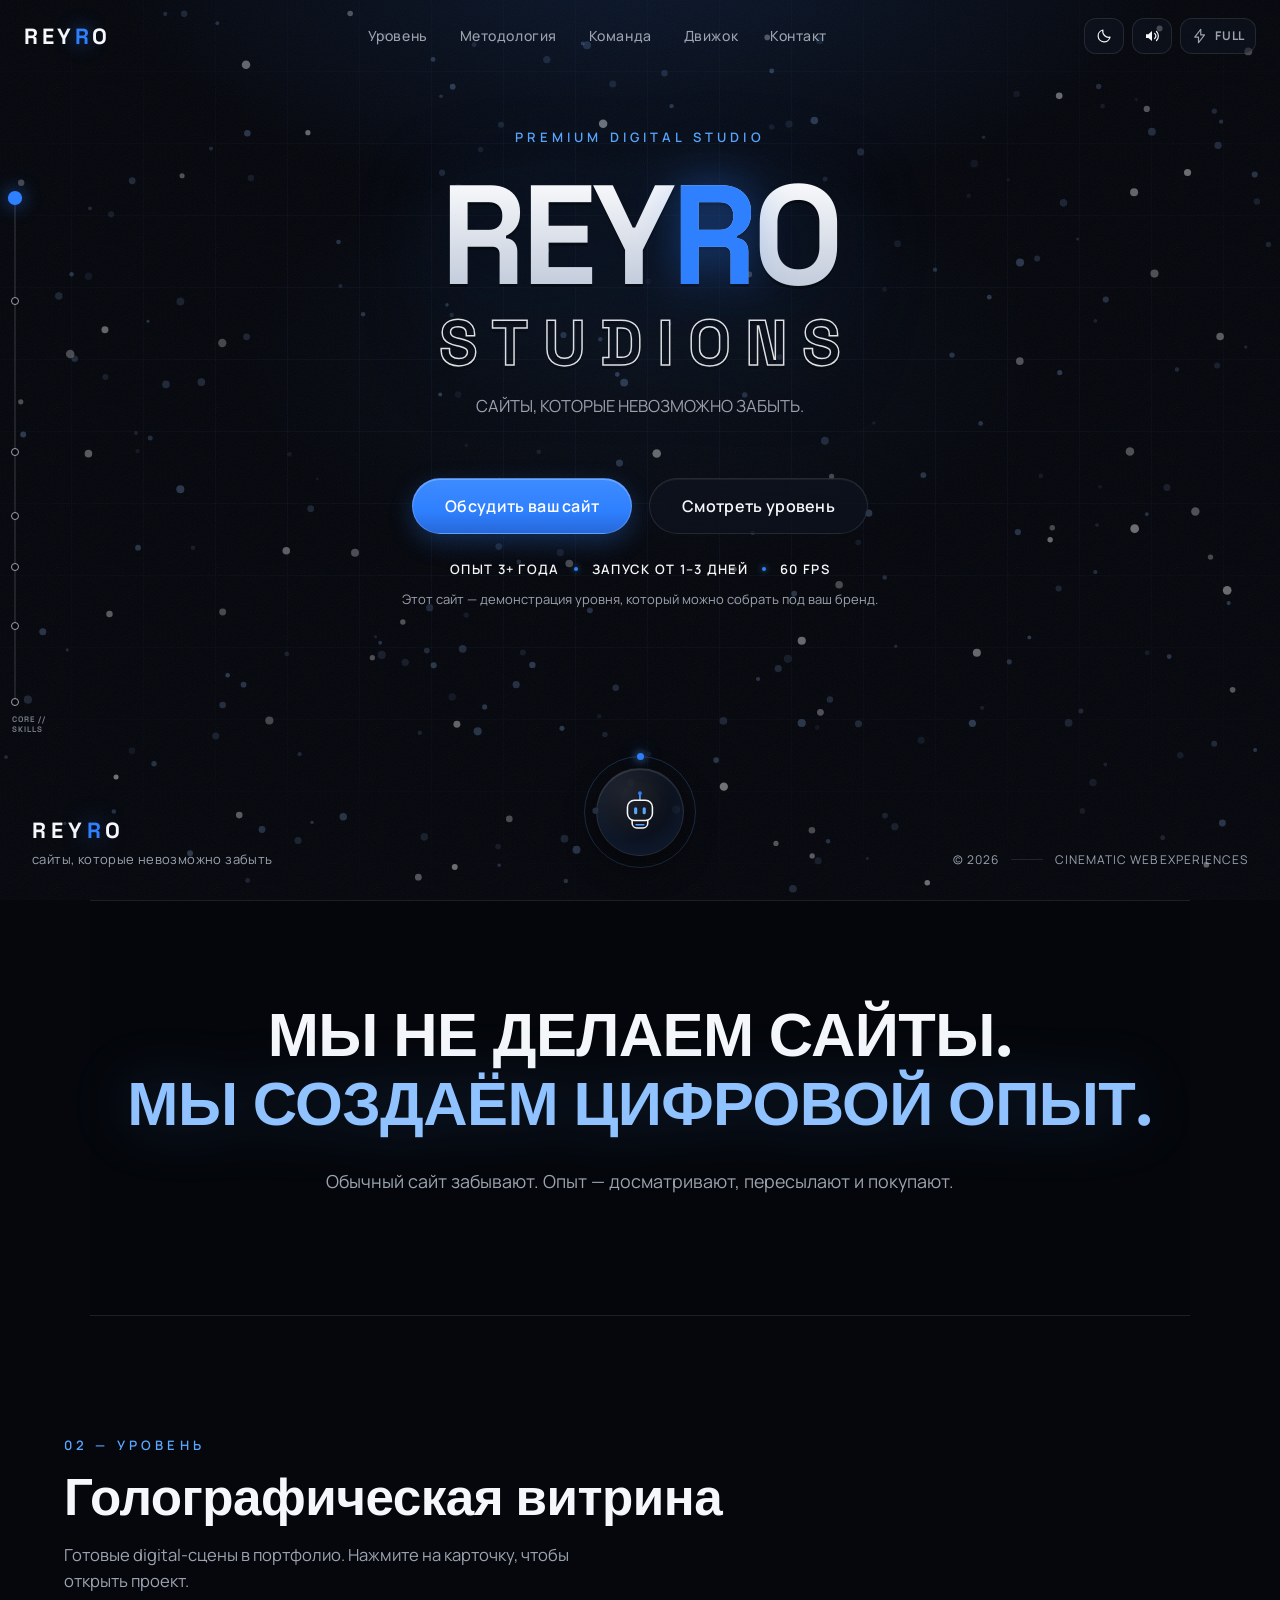
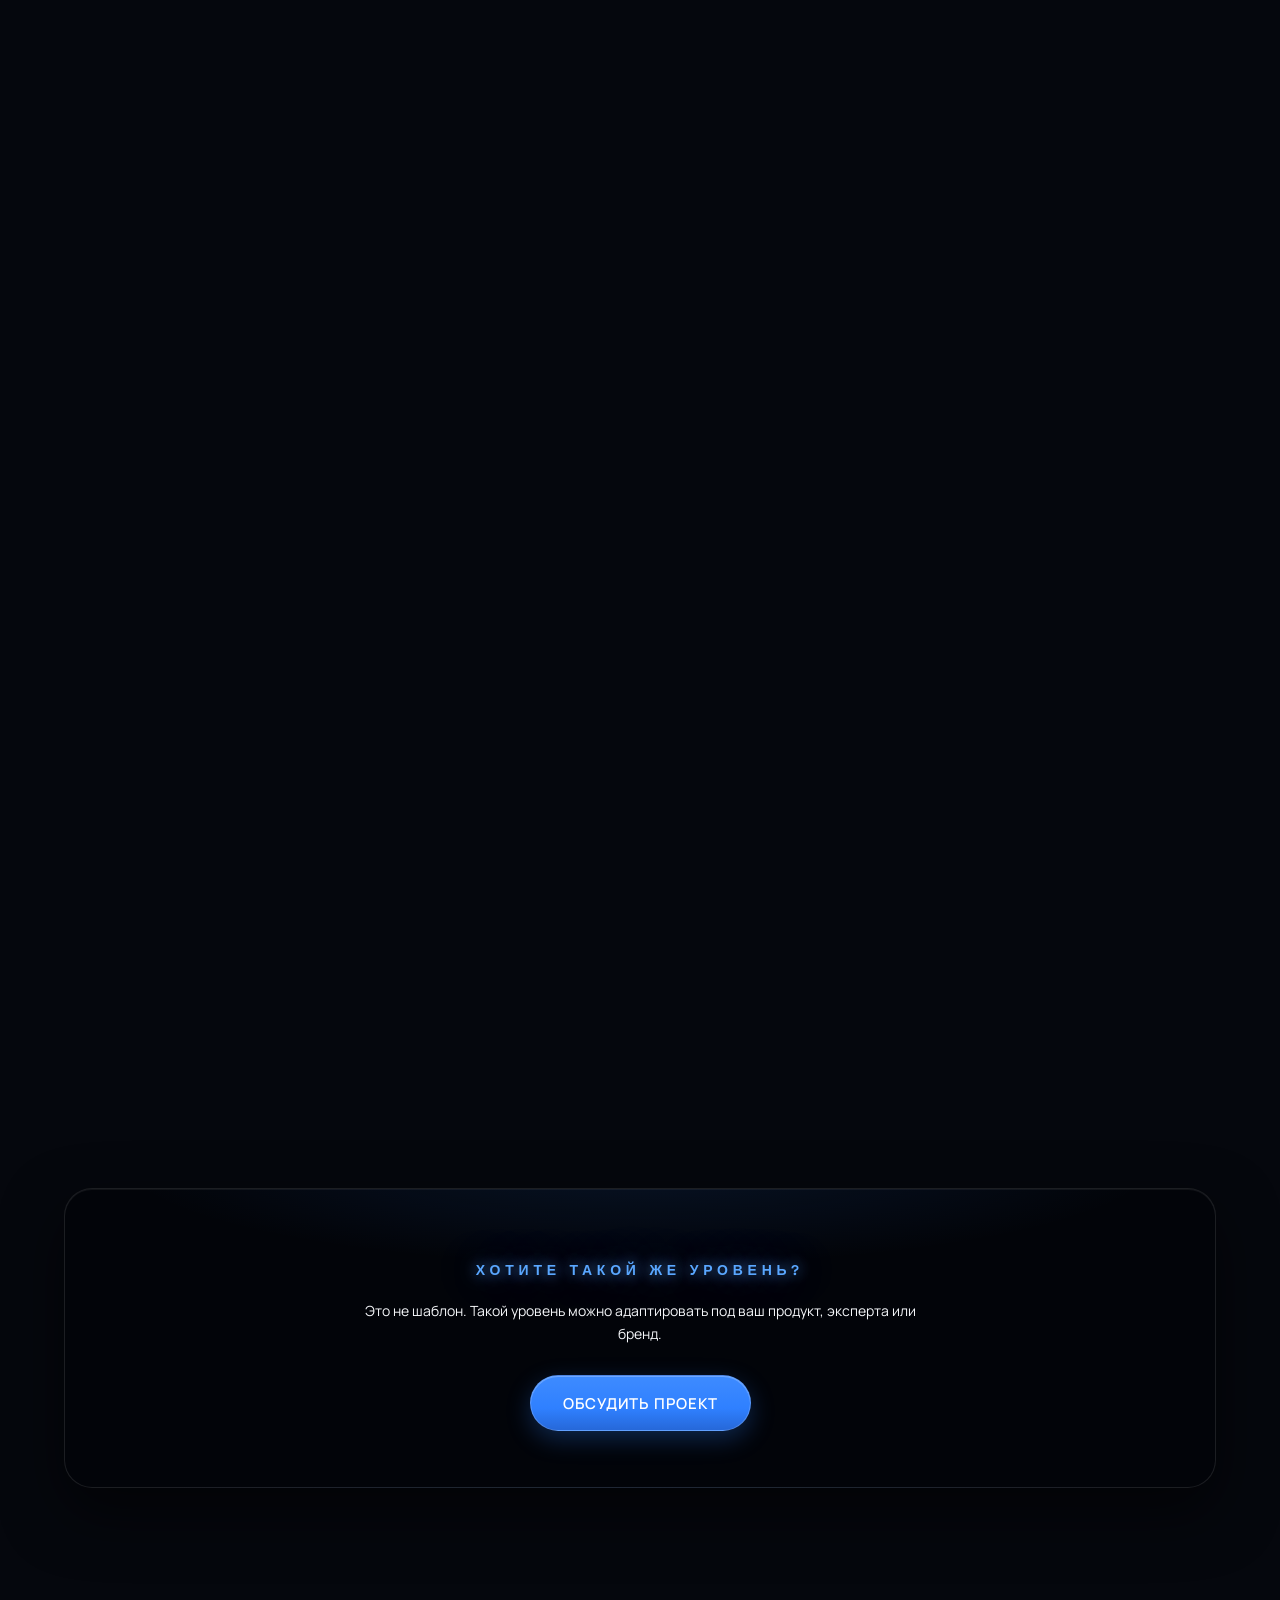
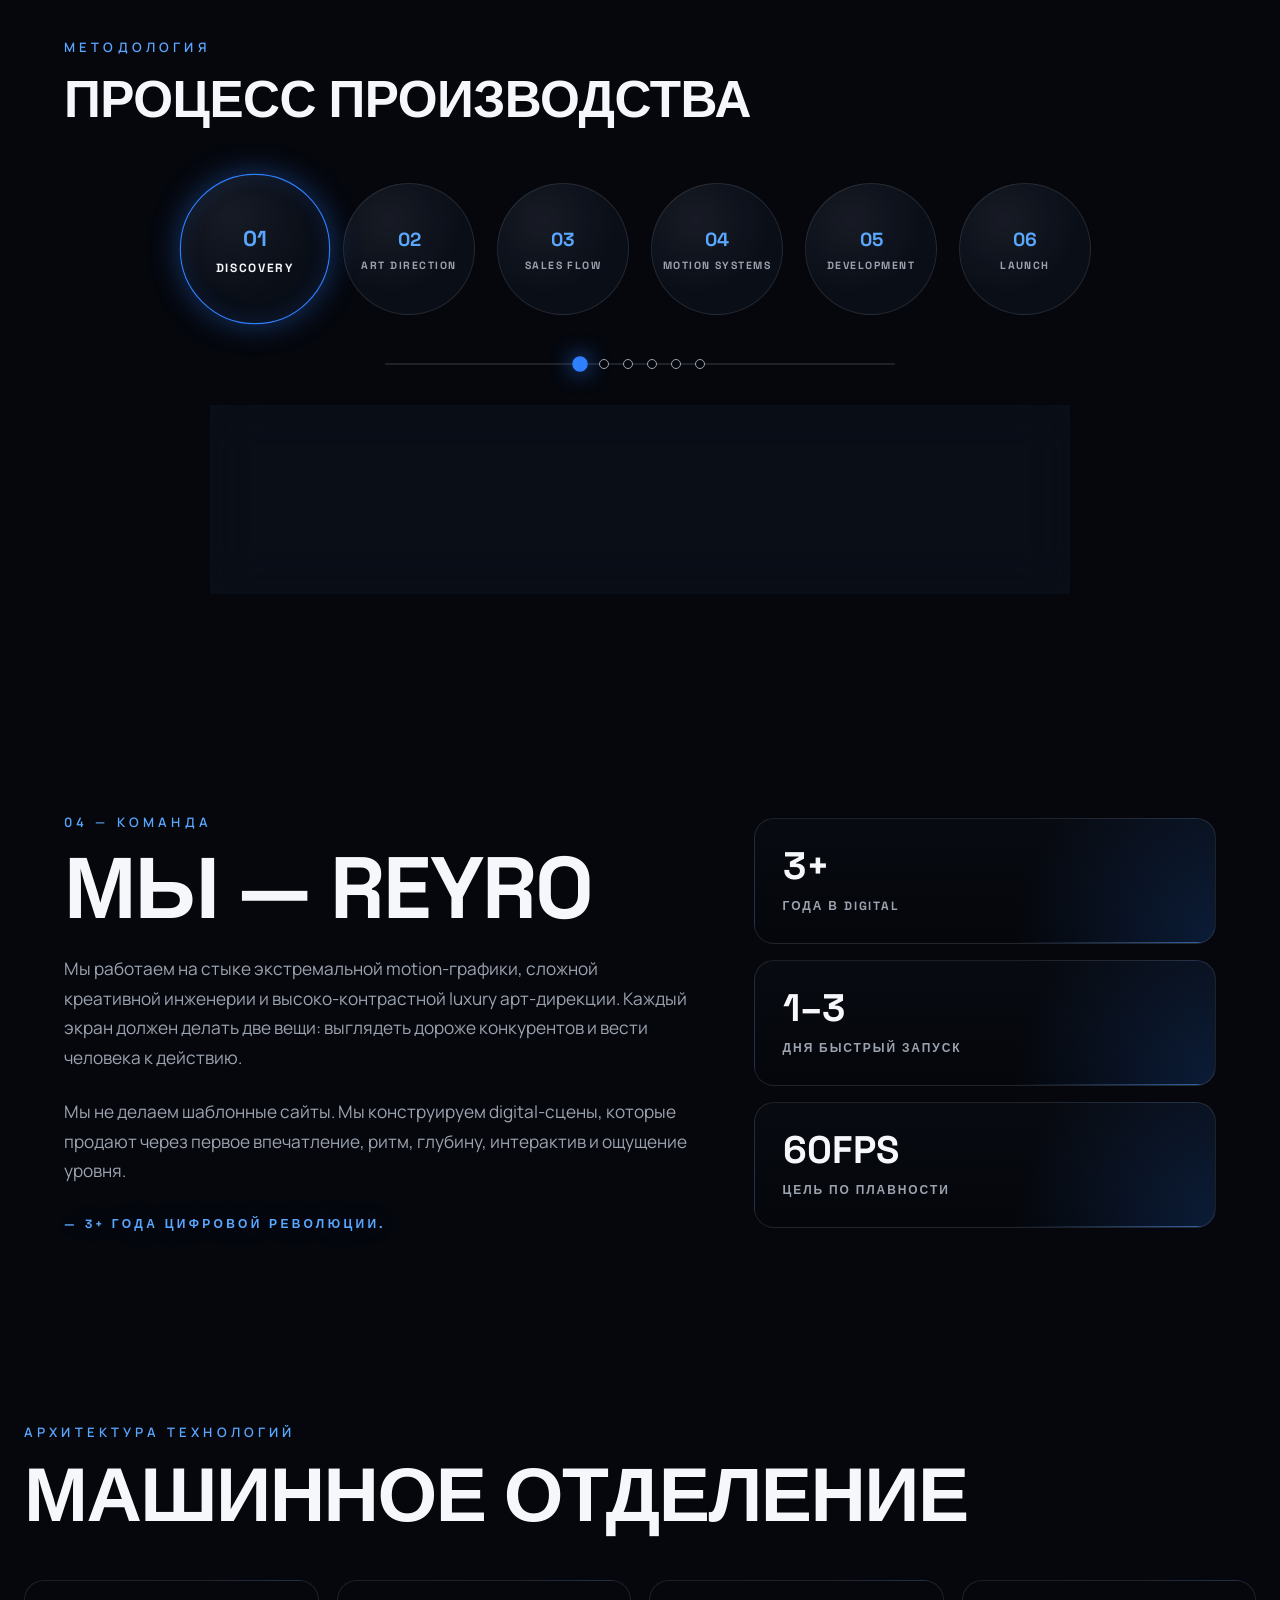
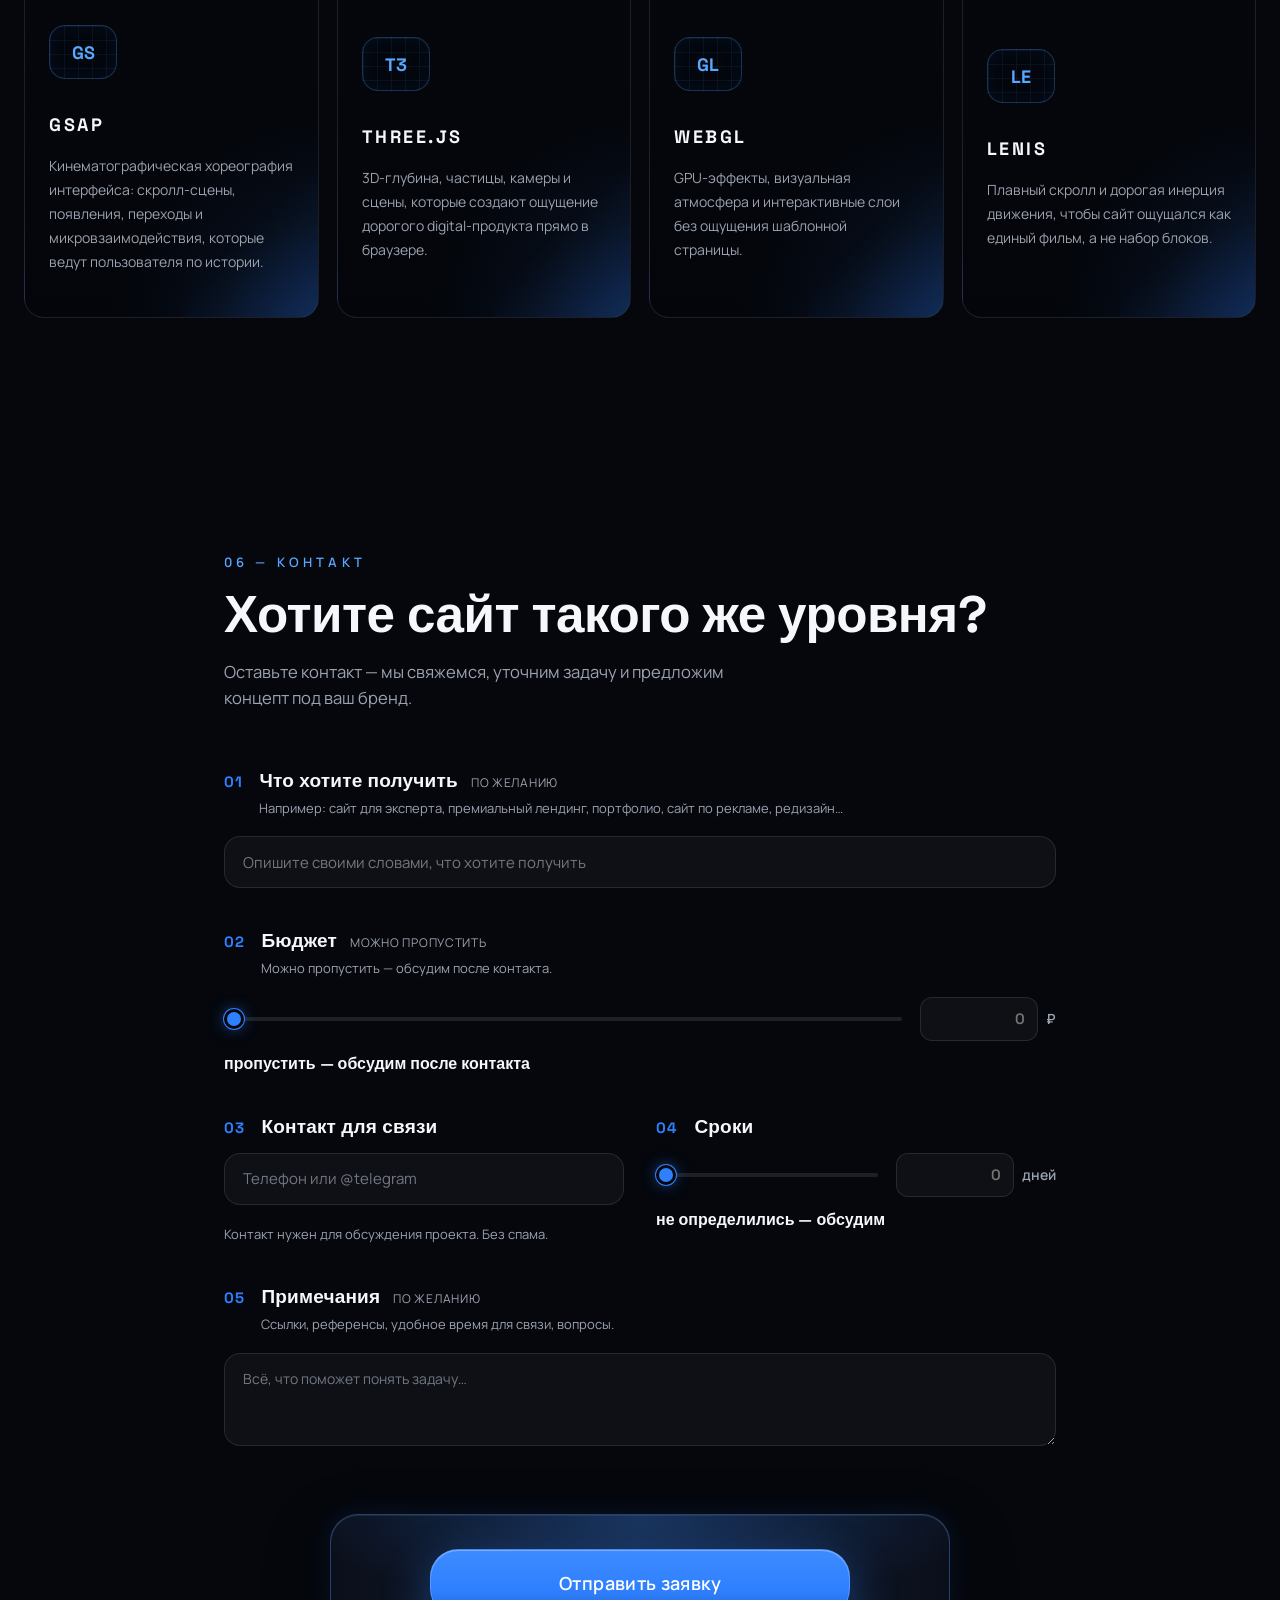
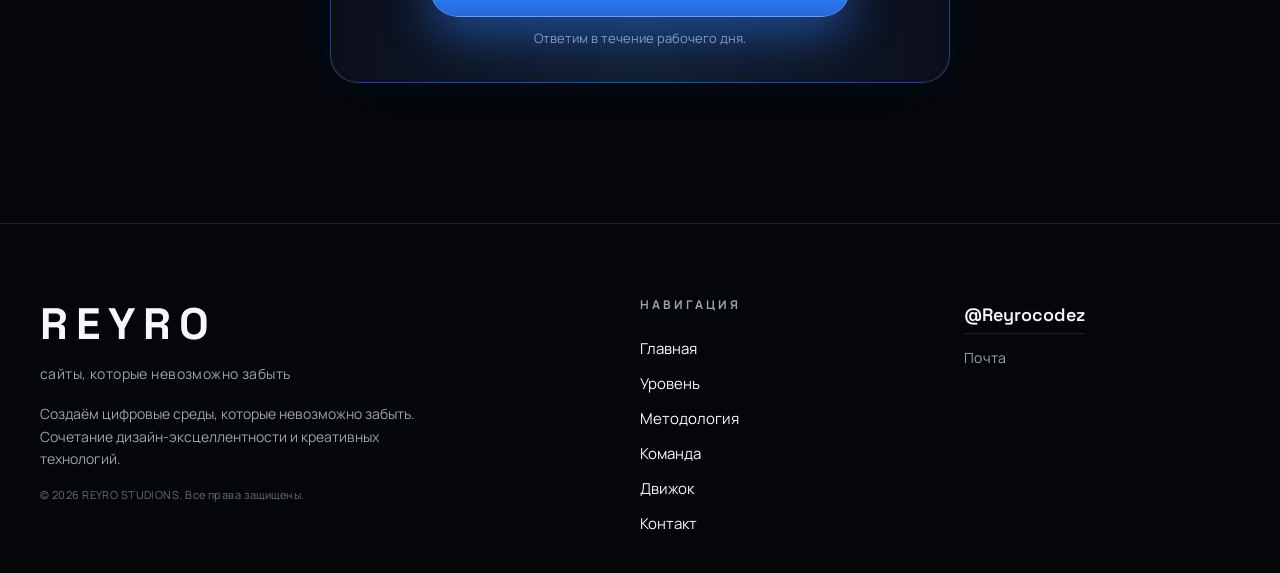
==== commit 94115fd6: "Add files via upload" ====
--- a/index.html
+++ b/index.html
@@ -143,11 +143,11 @@
       <p class="section-sub">Готовые digital-сцены в портфолио. Нажмите на карточку, чтобы открыть проект.</p>
 
       <div class="level__grid">
-        <a class="holo" href="projects/nordlys/" target="_blank" rel="noopener" data-tilt>
+        <a class="holo" href="nordlys.html" target="_blank" rel="noopener" data-tilt>
           <div class="holo__frame" aria-hidden="true"></div>
           <div class="holo__inner">
             <div class="holo__preview">
-              <img src="projects/nordlys/thumb.png" alt="Превью проекта Nordlys Atlas" loading="lazy" />
+              <img src="nordlys-thumb.png" alt="Превью проекта Nordlys Atlas" loading="lazy" />
             </div>
             <div class="holo__meta">
               <span class="holo__num">Проект 01</span>
@@ -158,11 +158,11 @@
           </div>
         </a>
 
-        <a class="holo" href="projects/aureon/" target="_blank" rel="noopener" data-tilt>
+        <a class="holo" href="aureon.html" target="_blank" rel="noopener" data-tilt>
           <div class="holo__frame" aria-hidden="true"></div>
           <div class="holo__inner">
             <div class="holo__preview">
-              <img src="projects/aureon/thumb.png" alt="Превью проекта Aureon" loading="lazy" />
+              <img src="aureon-thumb.png" alt="Превью проекта Aureon" loading="lazy" />
             </div>
             <div class="holo__meta">
               <span class="holo__num">Проект 02</span>
@@ -173,11 +173,11 @@
           </div>
         </a>
 
-        <a class="holo" href="projects/loopstack/" target="_blank" rel="noopener" data-tilt>
+        <a class="holo" href="loopstack.html" target="_blank" rel="noopener" data-tilt>
           <div class="holo__frame" aria-hidden="true"></div>
           <div class="holo__inner">
             <div class="holo__preview">
-              <img src="projects/loopstack/thumb.png" alt="Превью проекта Loopstack" loading="lazy" />
+              <img src="loopstack-thumb.png" alt="Превью проекта Loopstack" loading="lazy" />
             </div>
             <div class="holo__meta">
               <span class="holo__num">Проект 03</span>
@@ -380,7 +380,7 @@
           </div>
           <h3>Заявка принята</h3>
           <p>Мы свяжемся с вами, уточним задачу и предложим концепт под ваш бренд.</p>
-          <a class="btn btn--ghost" href="https://t.me/xxx144xxx" target="_blank" rel="noopener">Написать в Telegram сейчас</a>
+          <a class="btn btn--ghost" href="https://t.me/Reyrocodez" target="_blank" rel="noopener">Написать @Reyrocodez</a>
         </div>
       </form>
     </section>
@@ -408,7 +408,7 @@
       </nav>
 
       <div class="footer__contacts">
-        <a class="footer__tg-link" href="https://t.me/xxx144xxx" target="_blank" rel="noopener">Telegram</a>
+        <a class="footer__tg-link" href="https://t.me/Reyrocodez" target="_blank" rel="noopener">@Reyrocodez</a>
         <a class="footer__mail" href="mailto:reyrodesign@gmail.com">Почта</a>
       </div>
     </div>
@@ -428,7 +428,7 @@
   </div>
 
   <!-- TELEGRAM-КНОПКА -->
-  <a class="tg-fab" id="tgFab" href="https://t.me/xxx144xxx" target="_blank" rel="noopener" aria-label="Написать в Telegram">
+  <a class="tg-fab" id="tgFab" href="https://t.me/Reyrocodez" target="_blank" rel="noopener" aria-label="Написать в Telegram">
     <svg viewBox="0 0 24 24" fill="none"><path d="M21 4.5L2.8 11.6c-.9.35-.87 1.05.05 1.32l4.6 1.44 1.77 5.42c.28.78.9.86 1.42.4l2.55-2.34 4.7 3.46c.7.4 1.3.16 1.5-.72L22 5.9c.26-1.08-.4-1.6-1-1.4zM8 13.9l9.4-5.9c.44-.27.85-.12.52.18l-7.7 7-.3 3.2-1.92-4.48z" fill="currentColor"/></svg>
   </a>
 
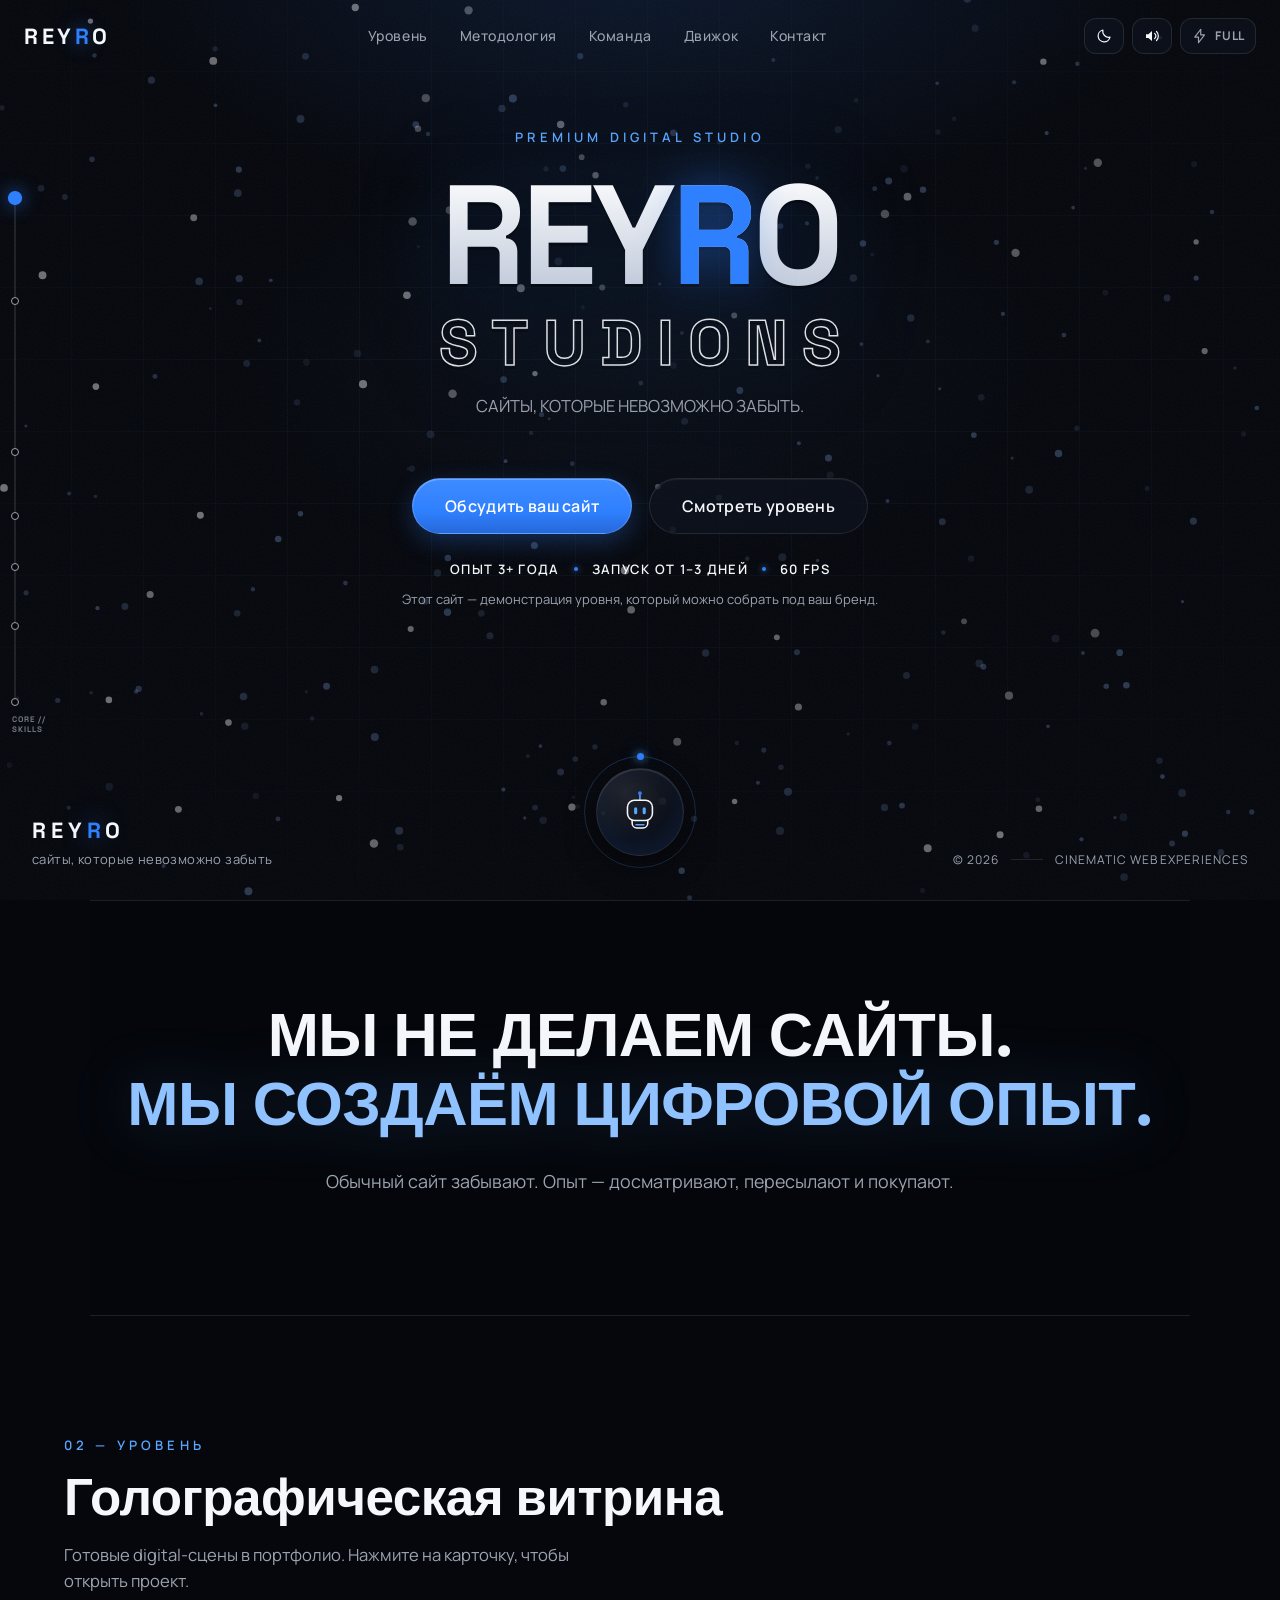
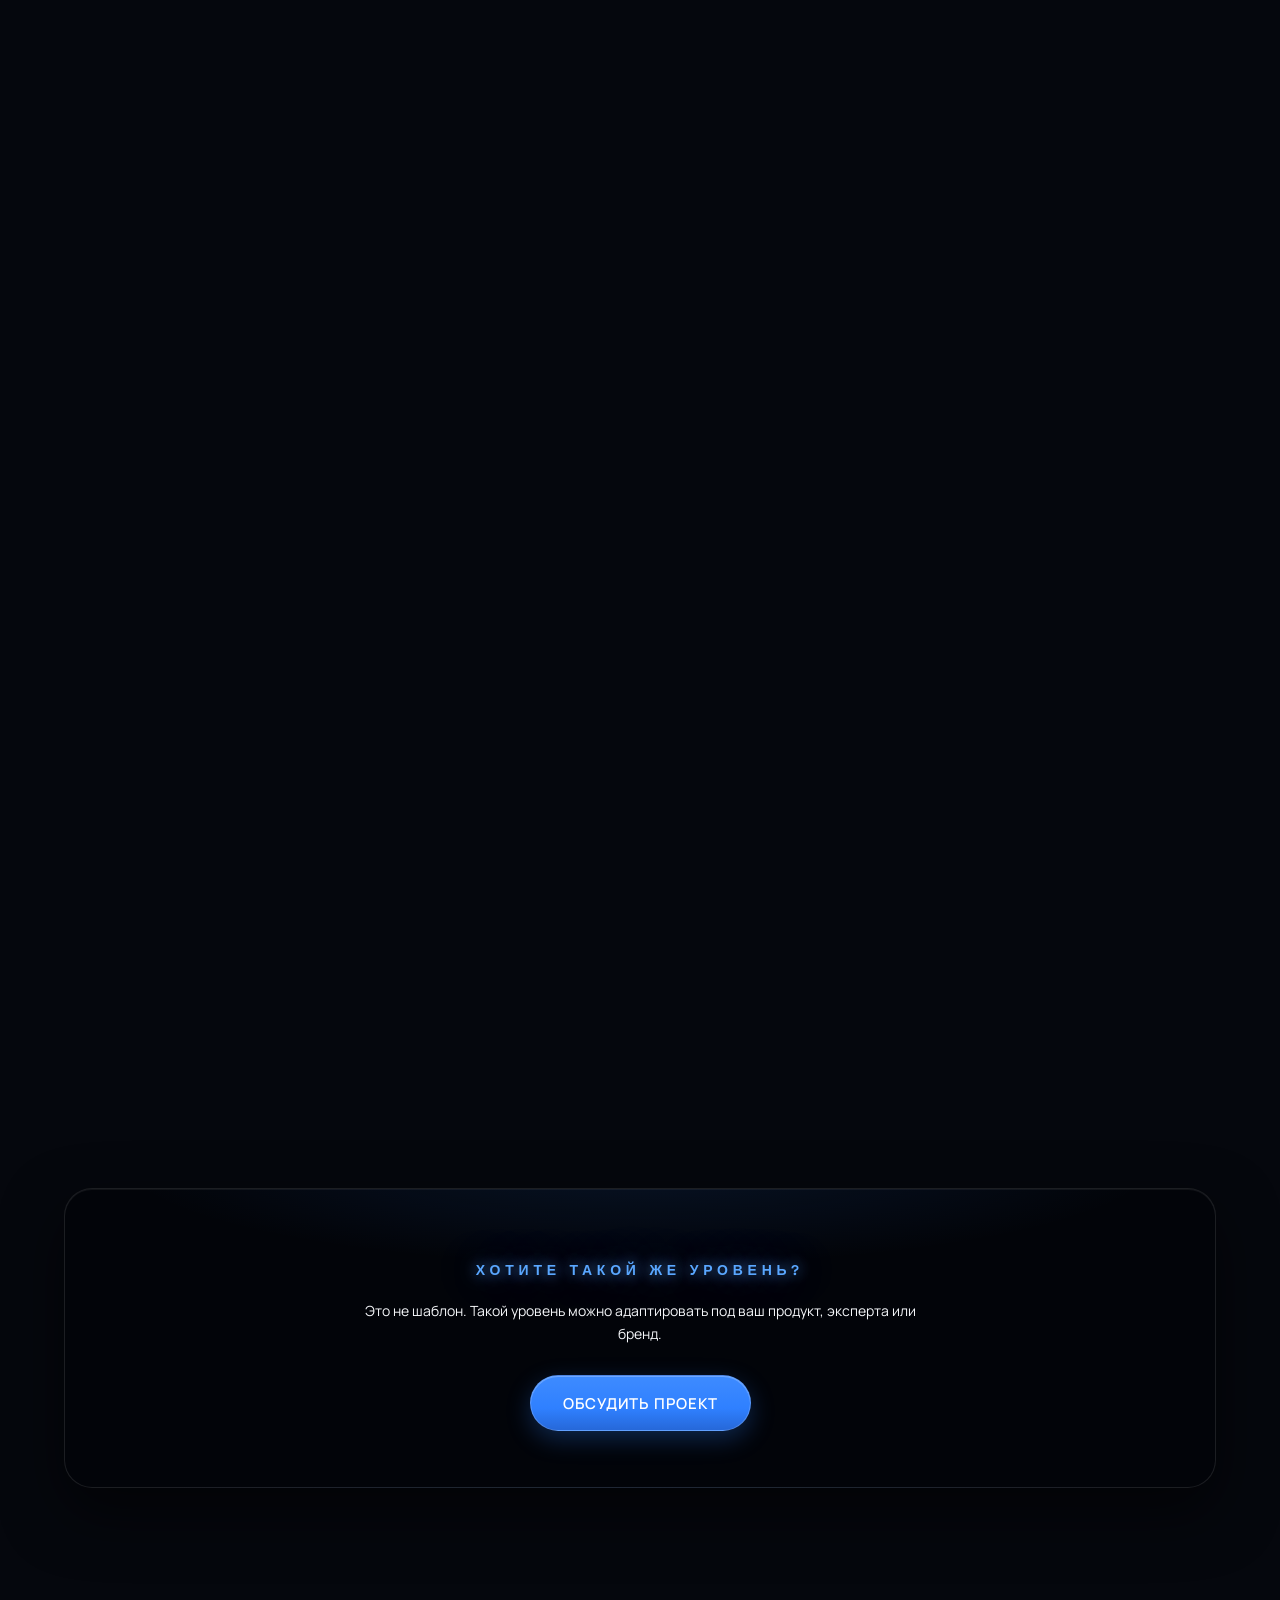
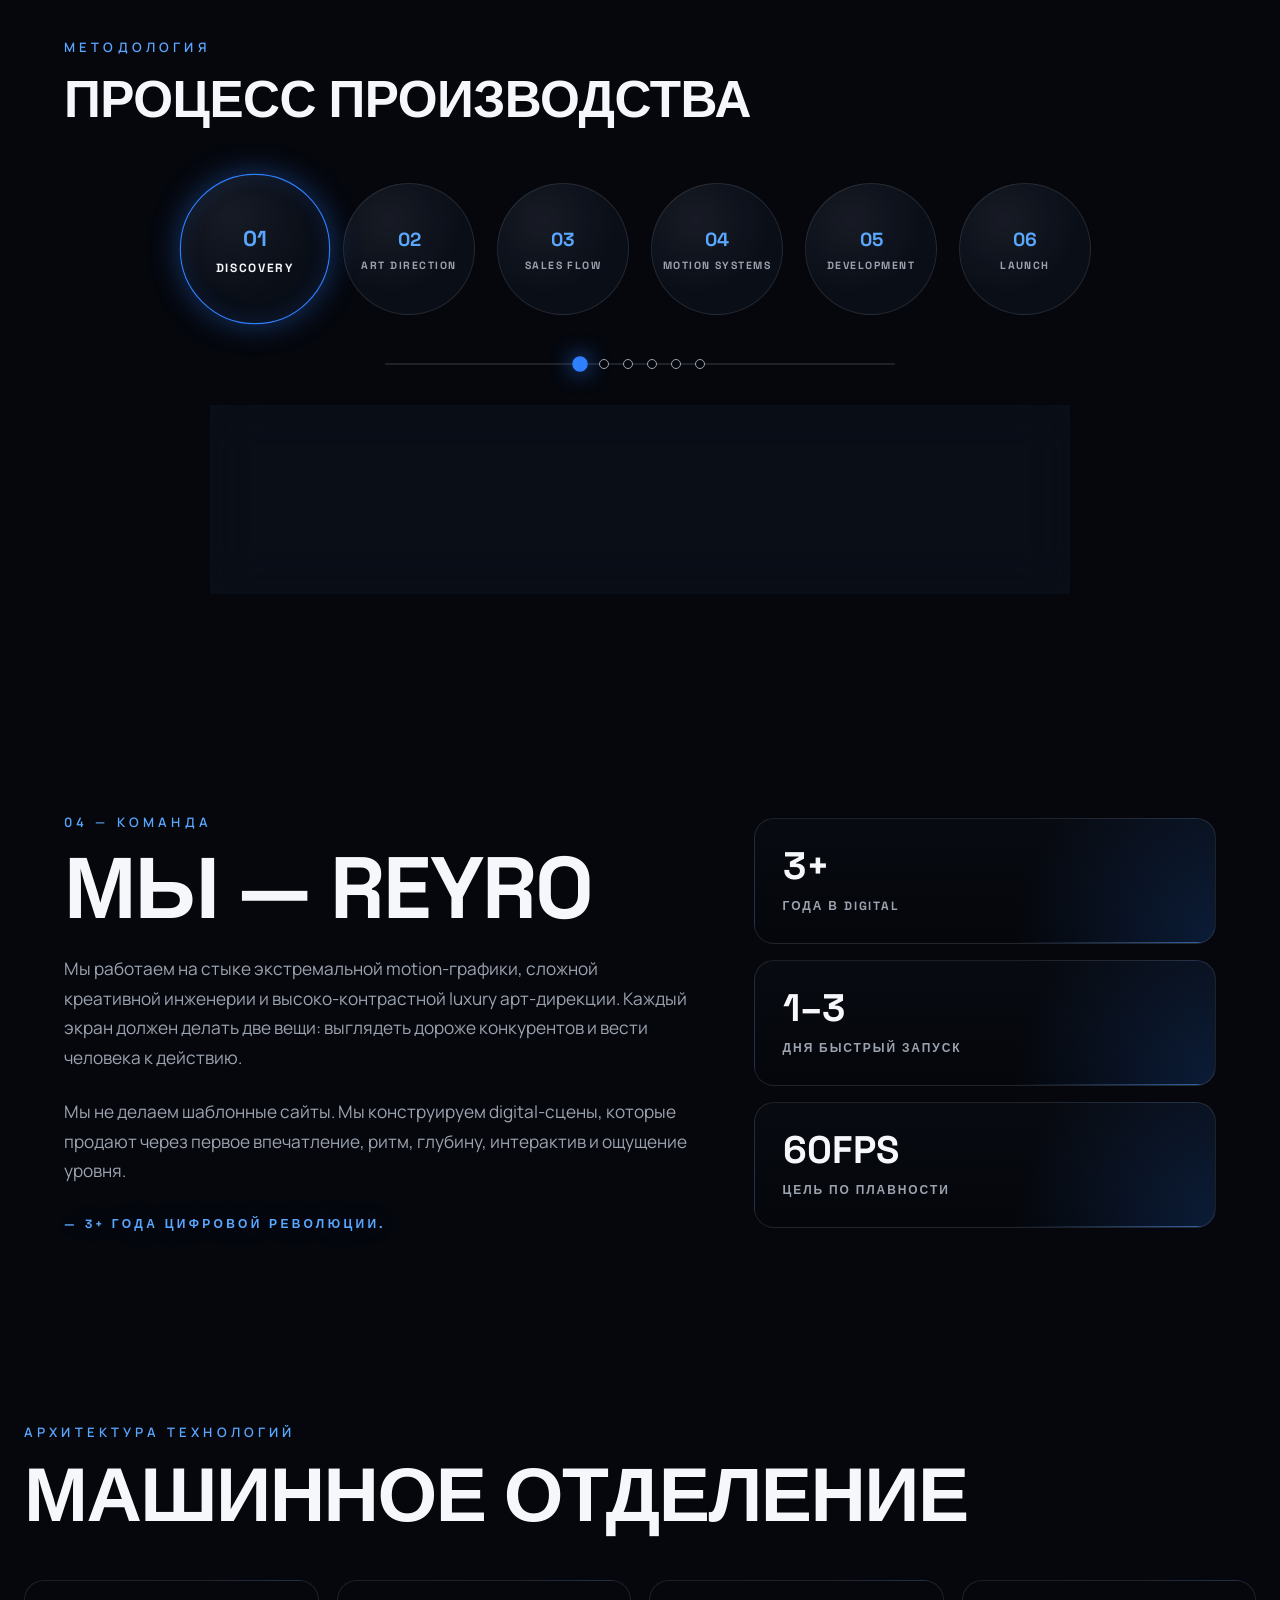
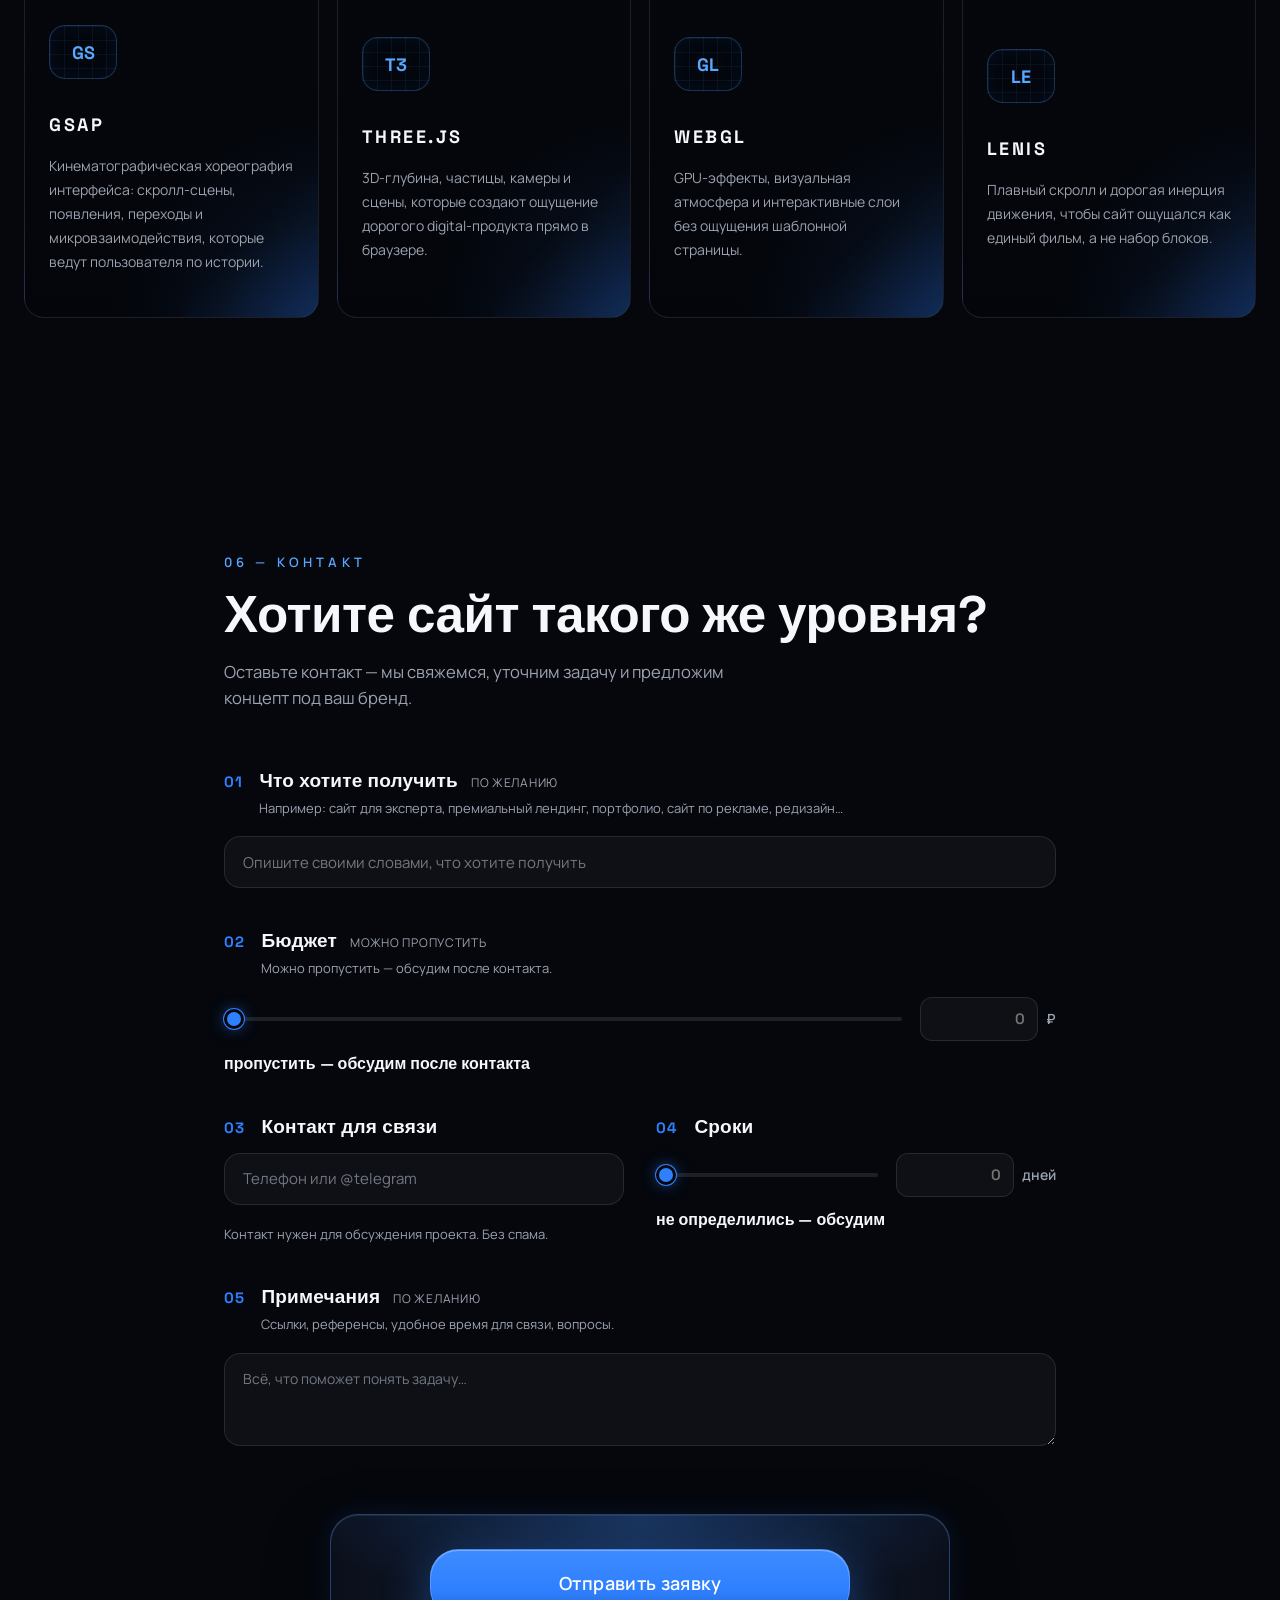
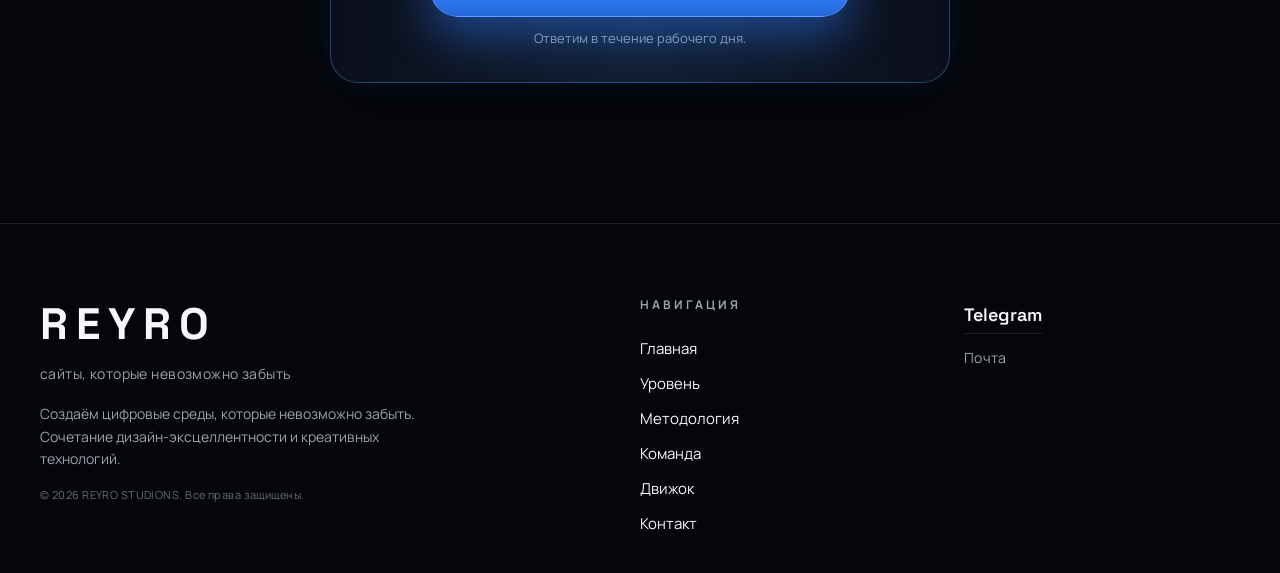
==== commit b502aa26: "Add files via upload" ====
--- a/index.html
+++ b/index.html
@@ -380,7 +380,7 @@
           </div>
           <h3>Заявка принята</h3>
           <p>Мы свяжемся с вами, уточним задачу и предложим концепт под ваш бренд.</p>
-          <a class="btn btn--ghost" href="https://t.me/Reyrocodez" target="_blank" rel="noopener">Написать @Reyrocodez</a>
+          <a class="btn btn--ghost" href="https://t.me/Reyrocodez" target="_blank" rel="noopener">Написать в Telegram</a>
         </div>
       </form>
     </section>
@@ -408,7 +408,7 @@
       </nav>
 
       <div class="footer__contacts">
-        <a class="footer__tg-link" href="https://t.me/Reyrocodez" target="_blank" rel="noopener">@Reyrocodez</a>
+        <a class="footer__tg-link" href="https://t.me/Reyrocodez" target="_blank" rel="noopener">Telegram</a>
         <a class="footer__mail" href="mailto:reyrodesign@gmail.com">Почта</a>
       </div>
     </div>
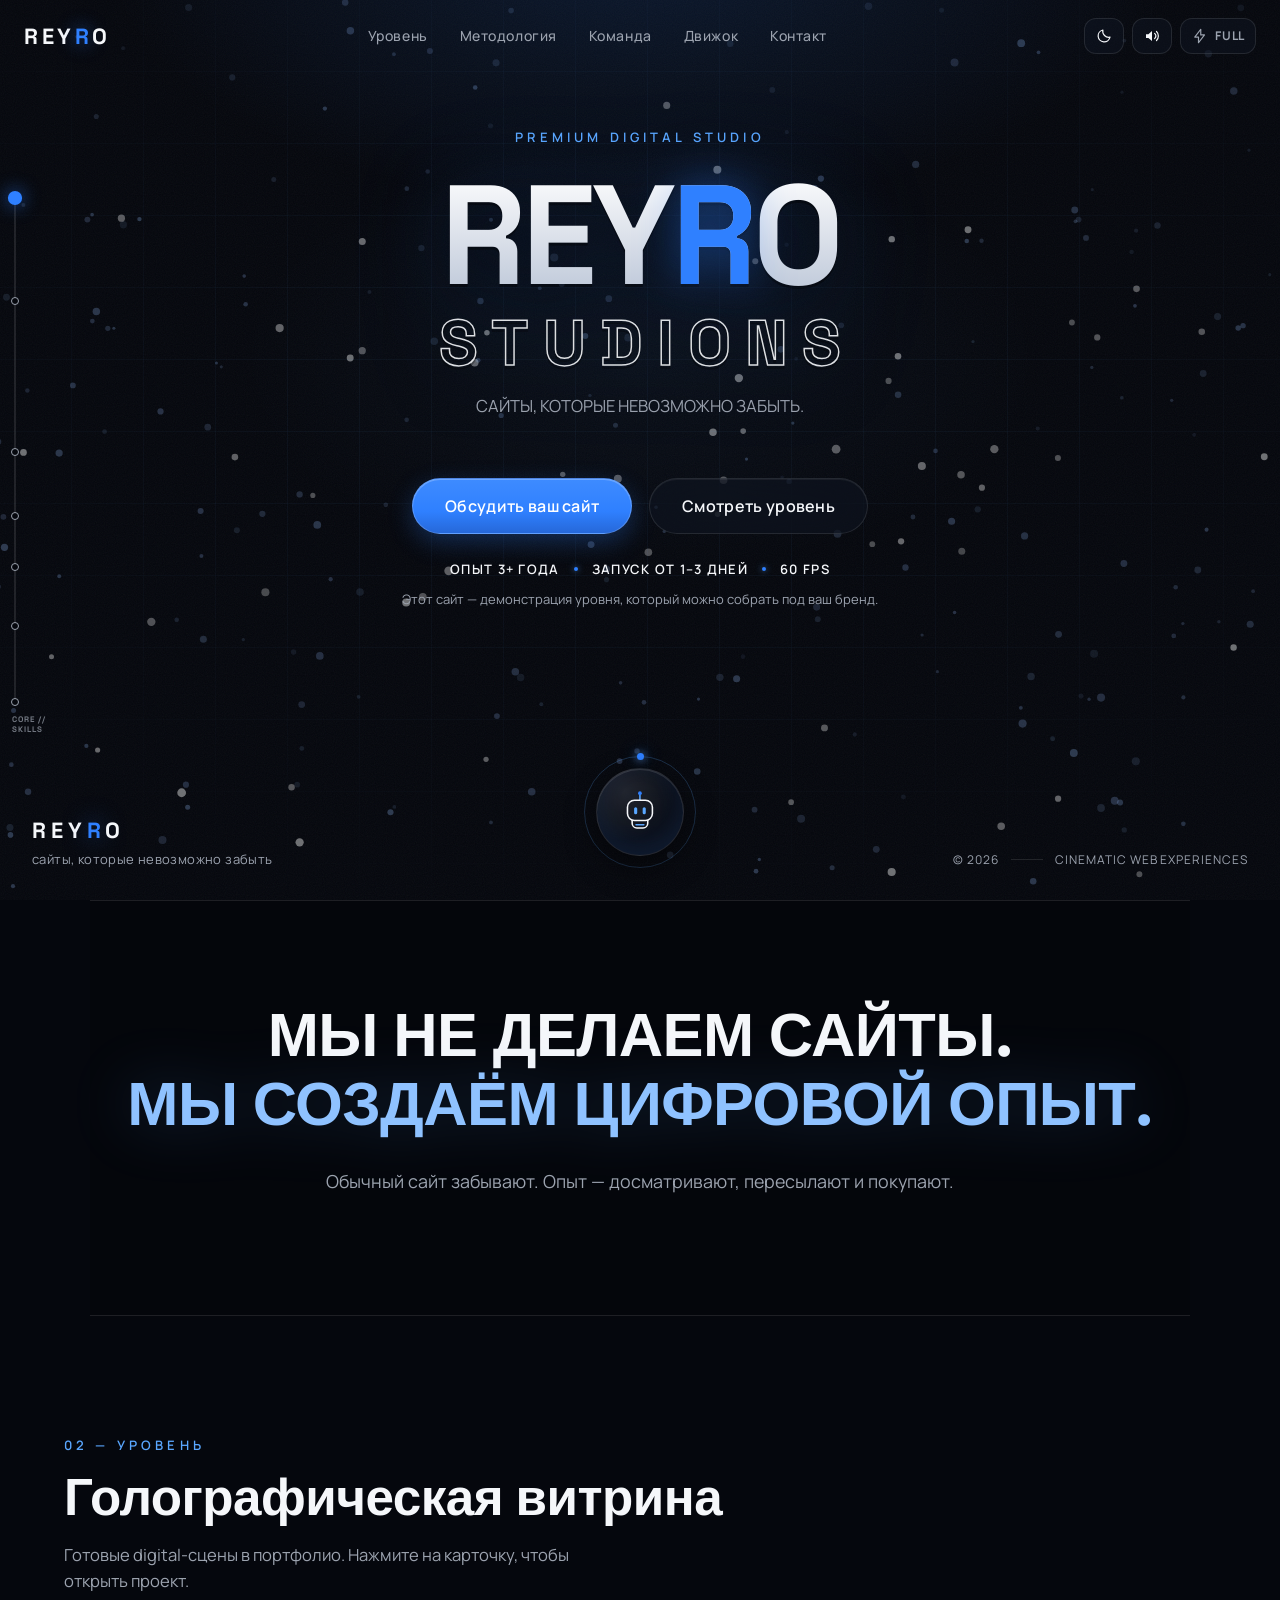
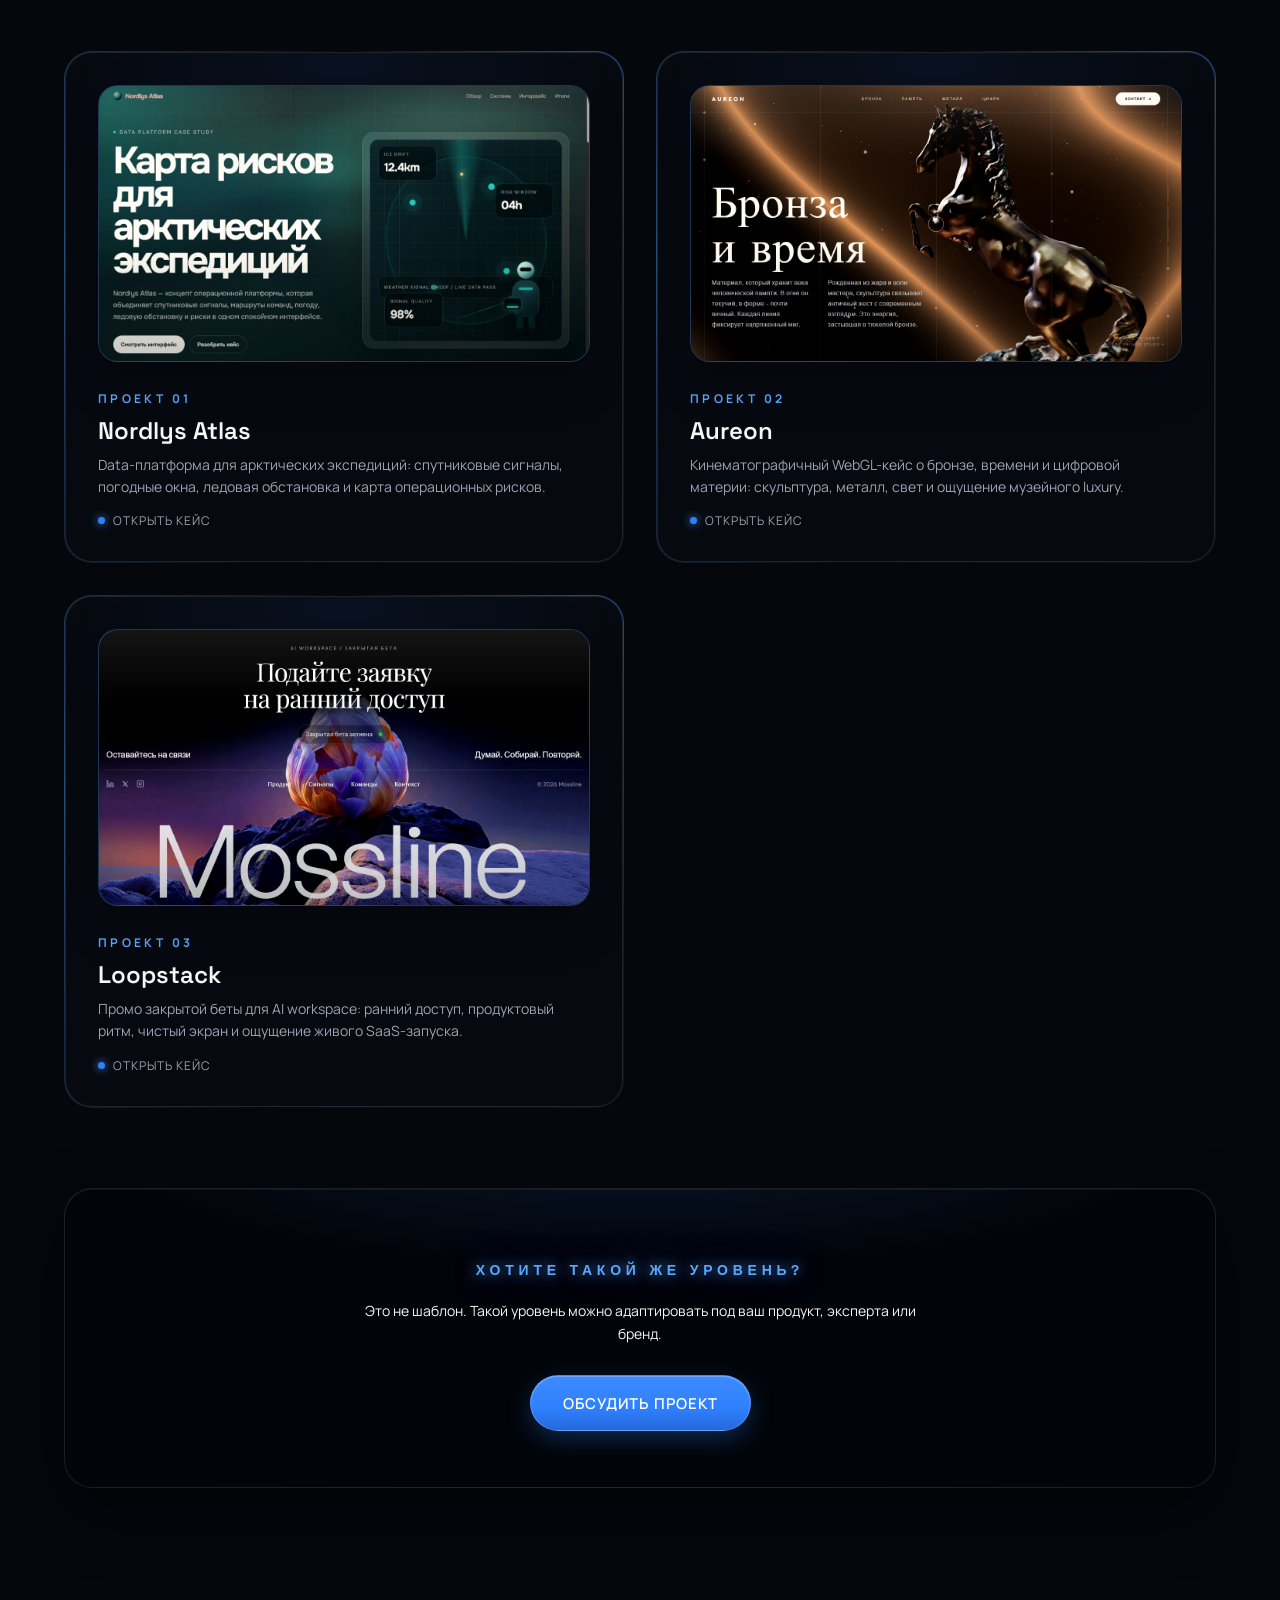
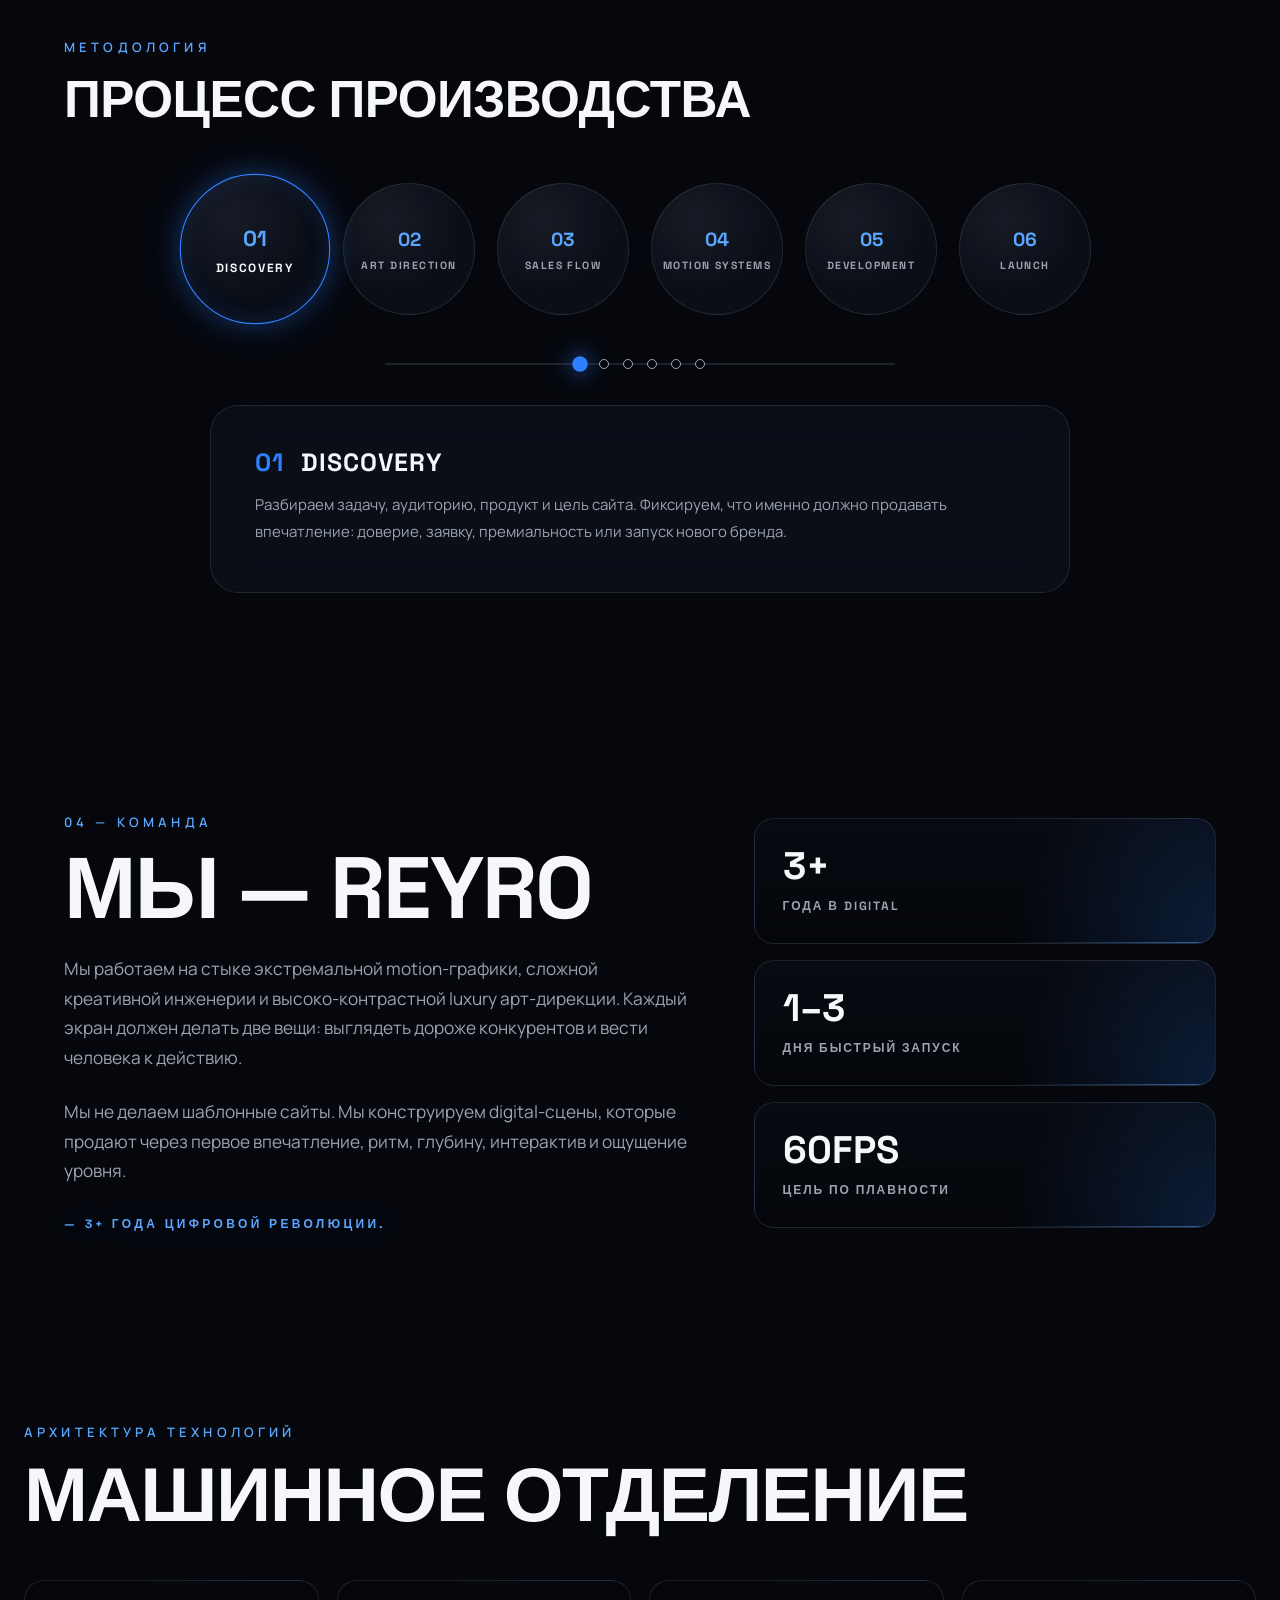
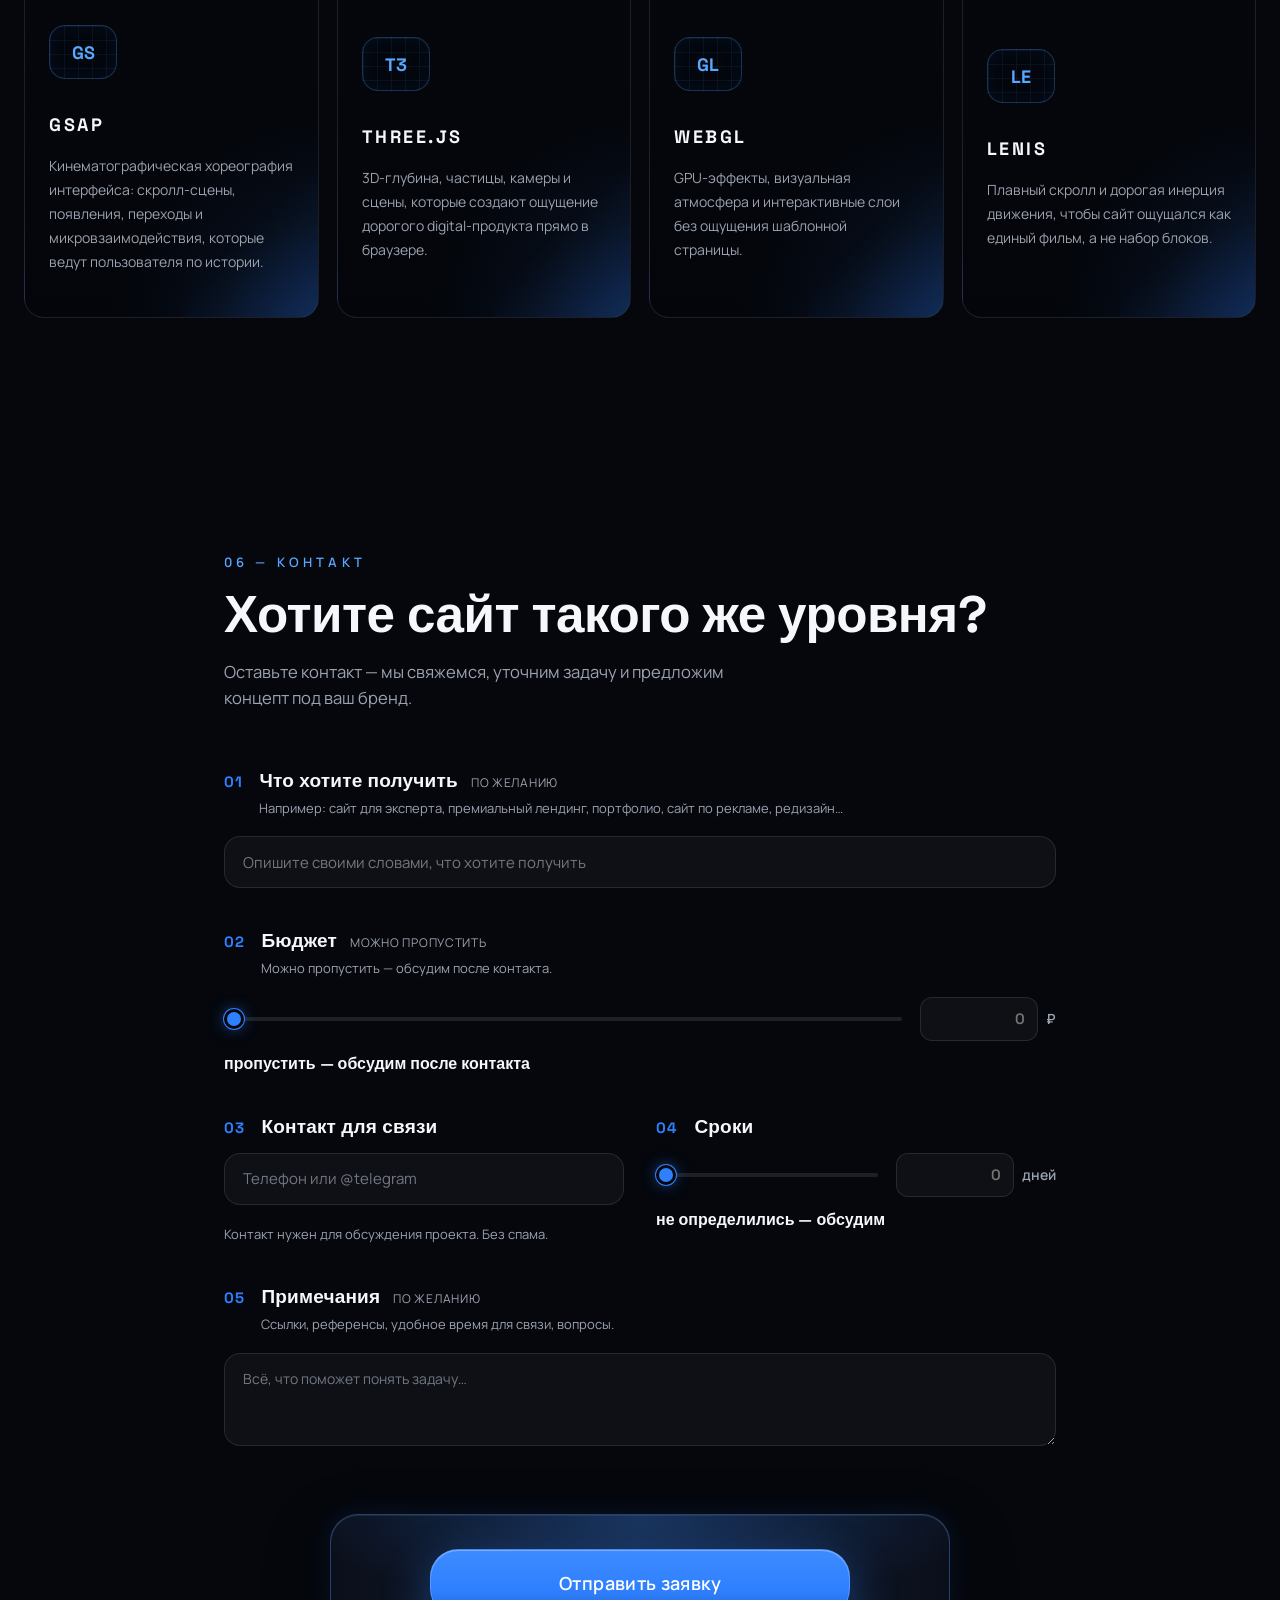
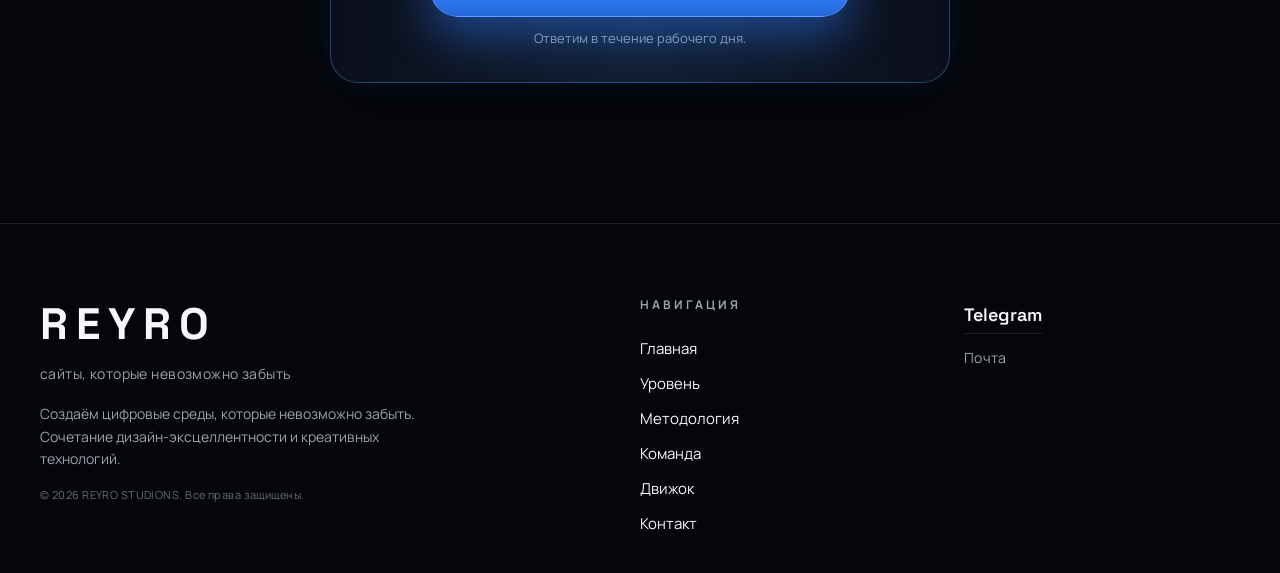
==== commit 41147ab5: "Add files via upload" ====
--- a/index.html
+++ b/index.html
@@ -143,7 +143,7 @@
       <p class="section-sub">Готовые digital-сцены в портфолио. Нажмите на карточку, чтобы открыть проект.</p>
 
       <div class="level__grid">
-        <a class="holo" href="nordlys.html" target="_blank" rel="noopener" data-tilt>
+        <a class="holo" href="https://nordlys.reyrostudio.ru" target="_blank" rel="noopener" data-tilt>
           <div class="holo__frame" aria-hidden="true"></div>
           <div class="holo__inner">
             <div class="holo__preview">
@@ -158,7 +158,7 @@
           </div>
         </a>
 
-        <a class="holo" href="aureon.html" target="_blank" rel="noopener" data-tilt>
+        <a class="holo" href="https://aureon.reyrostudio.ru" target="_blank" rel="noopener" data-tilt>
           <div class="holo__frame" aria-hidden="true"></div>
           <div class="holo__inner">
             <div class="holo__preview">
@@ -173,7 +173,7 @@
           </div>
         </a>
 
-        <a class="holo" href="loopstack.html" target="_blank" rel="noopener" data-tilt>
+        <a class="holo" href="https://loopstack.reyrostudio.ru" target="_blank" rel="noopener" data-tilt>
           <div class="holo__frame" aria-hidden="true"></div>
           <div class="holo__inner">
             <div class="holo__preview">
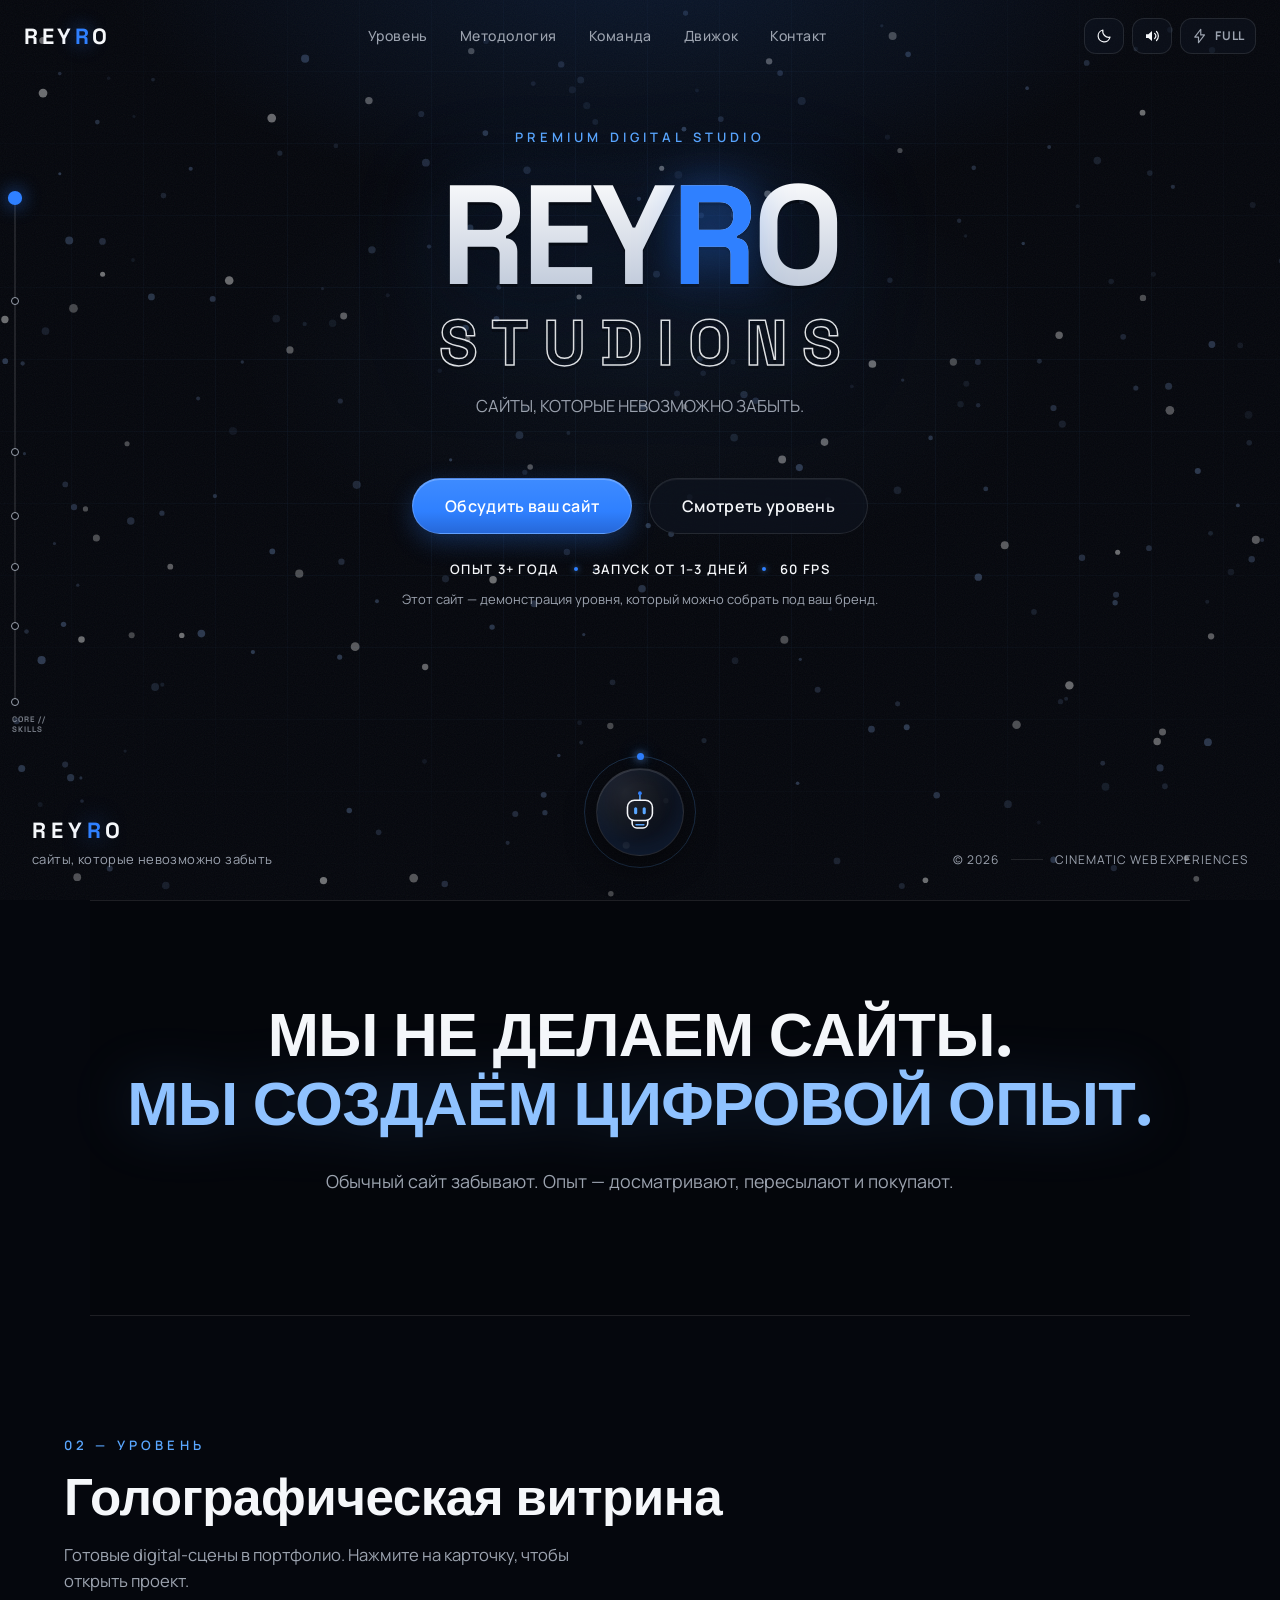
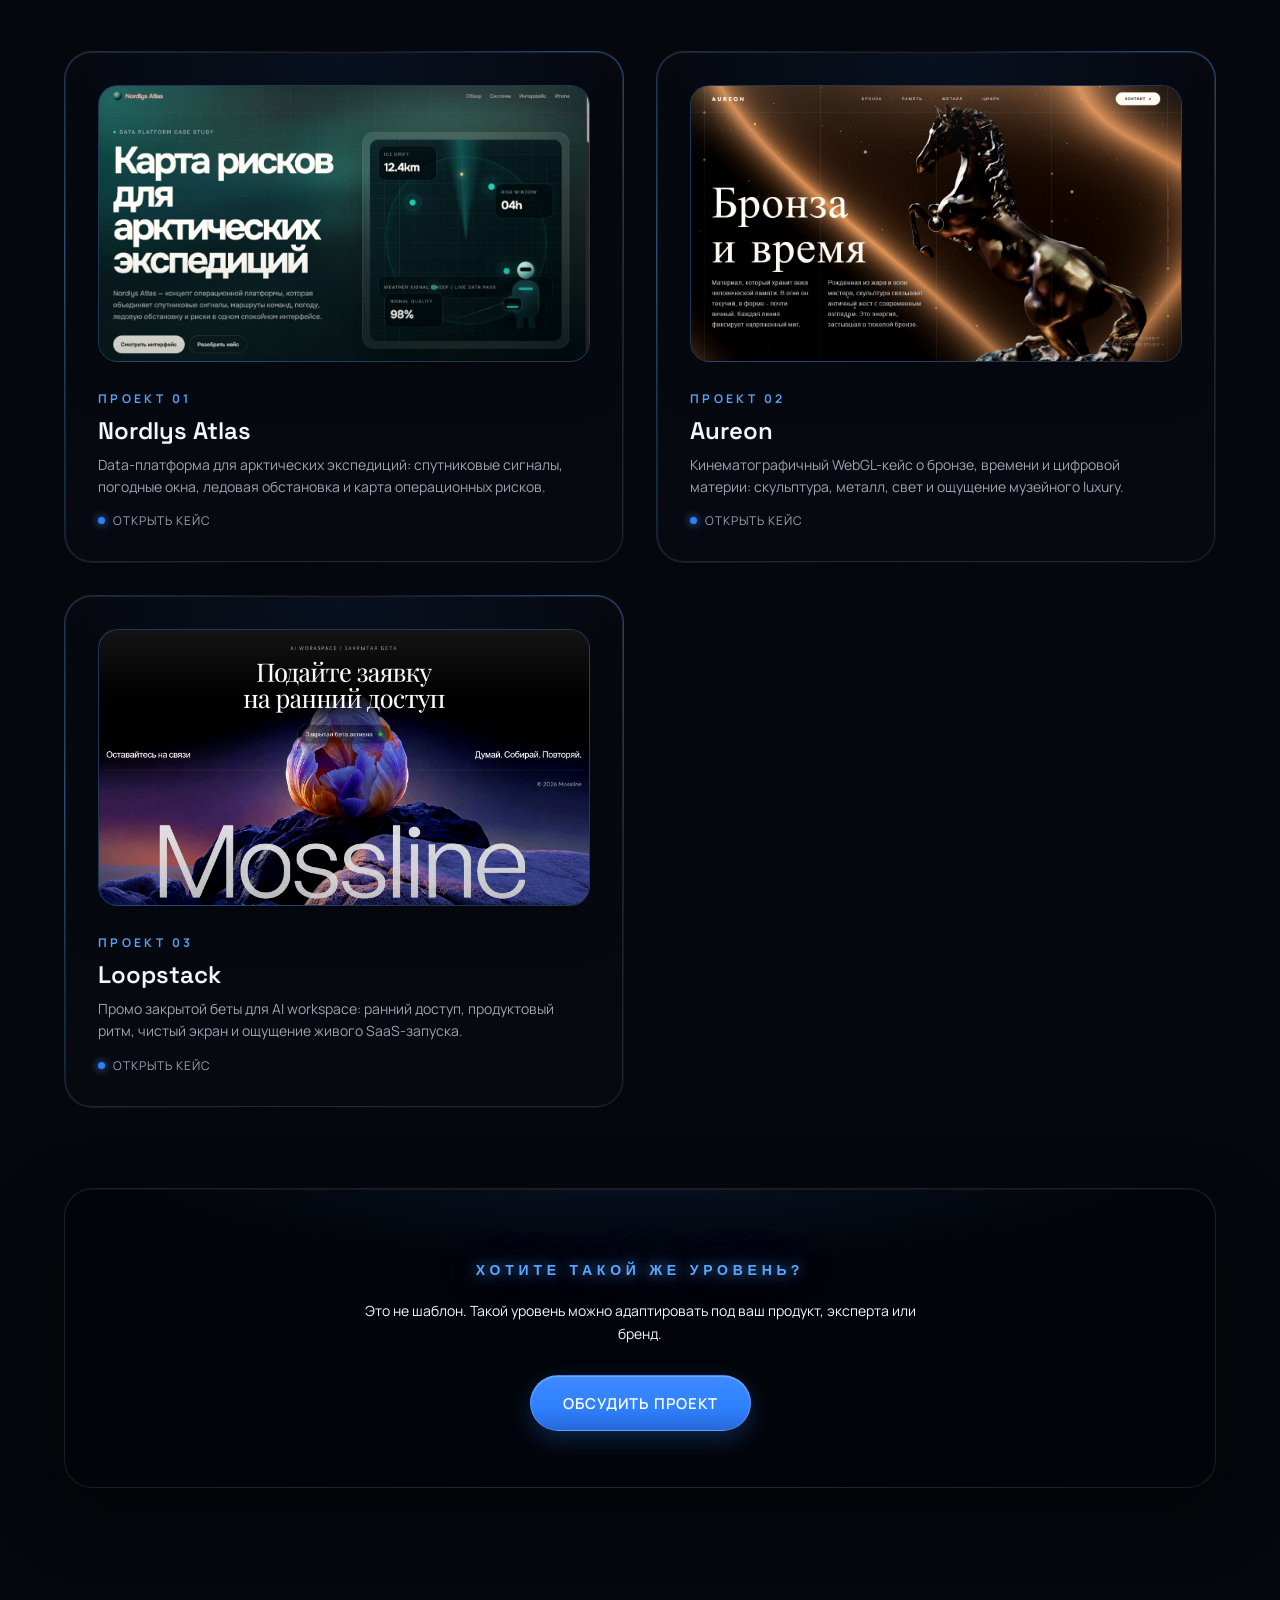
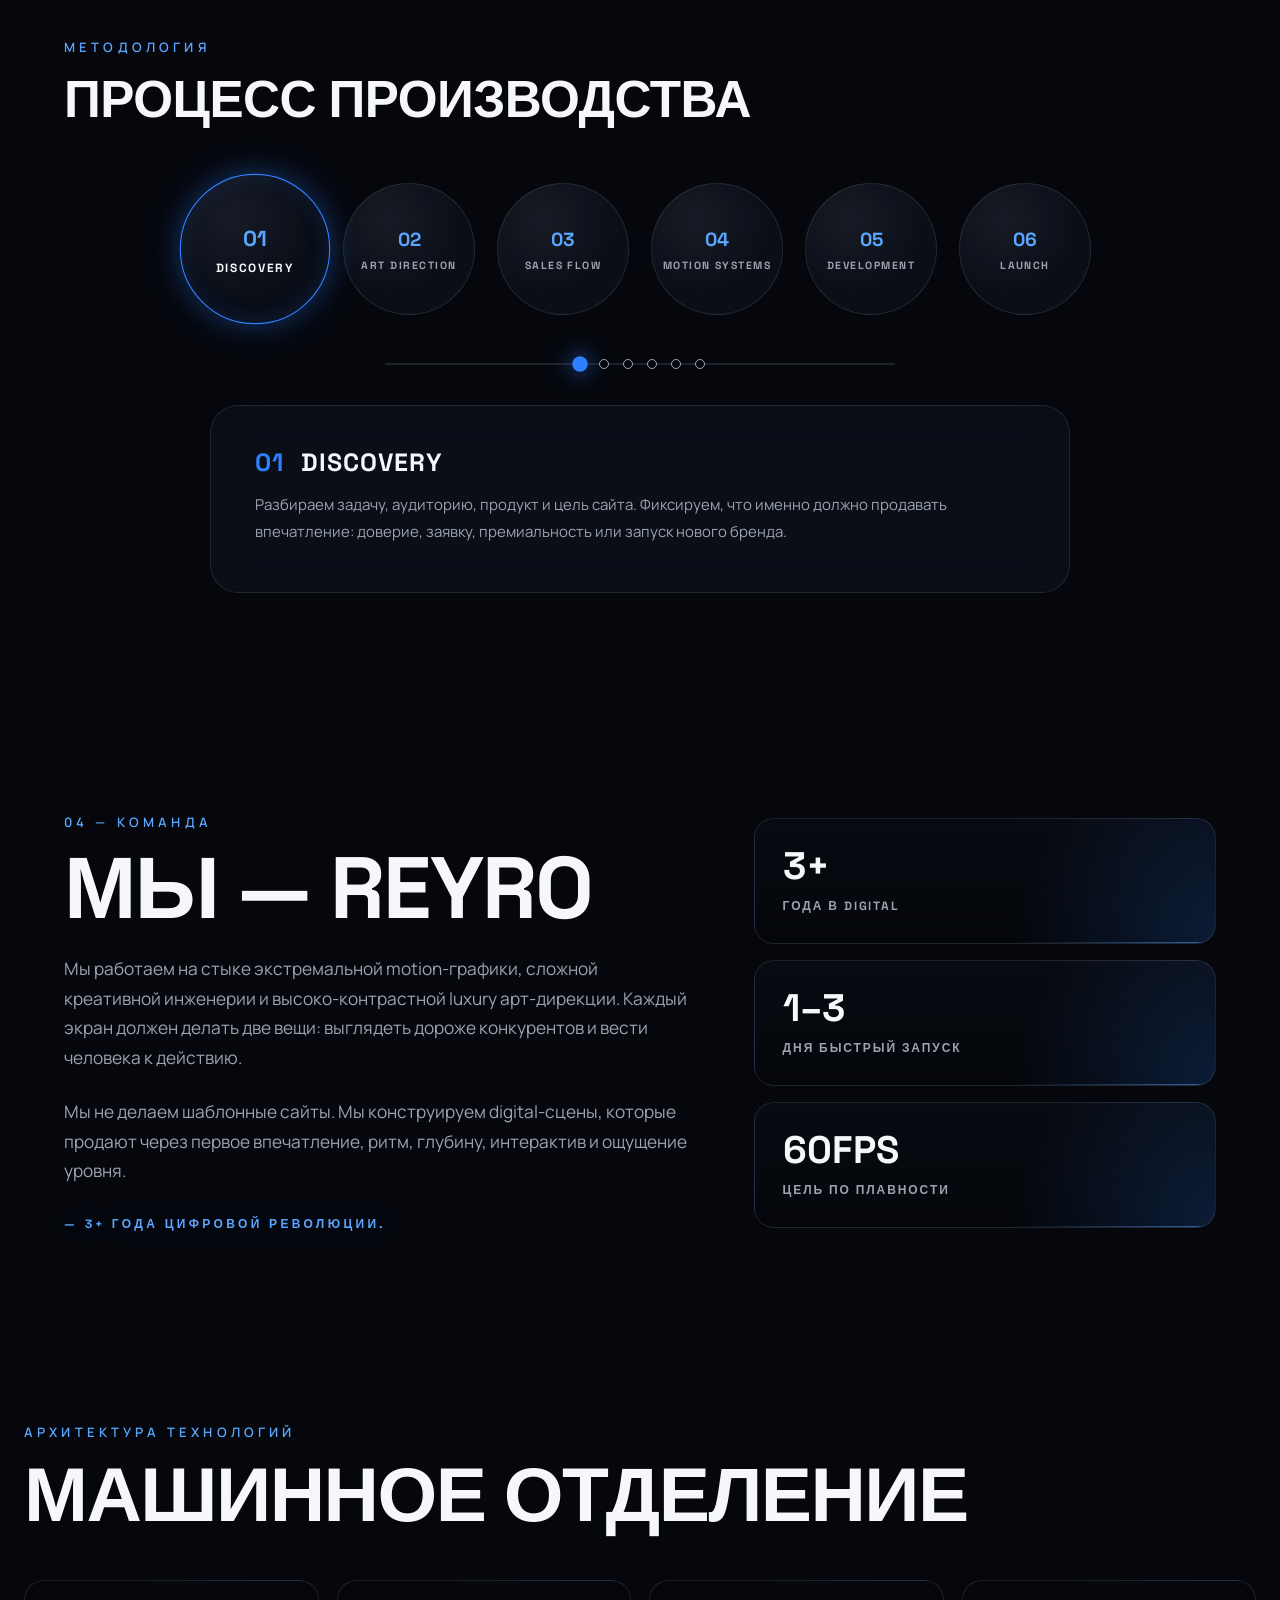
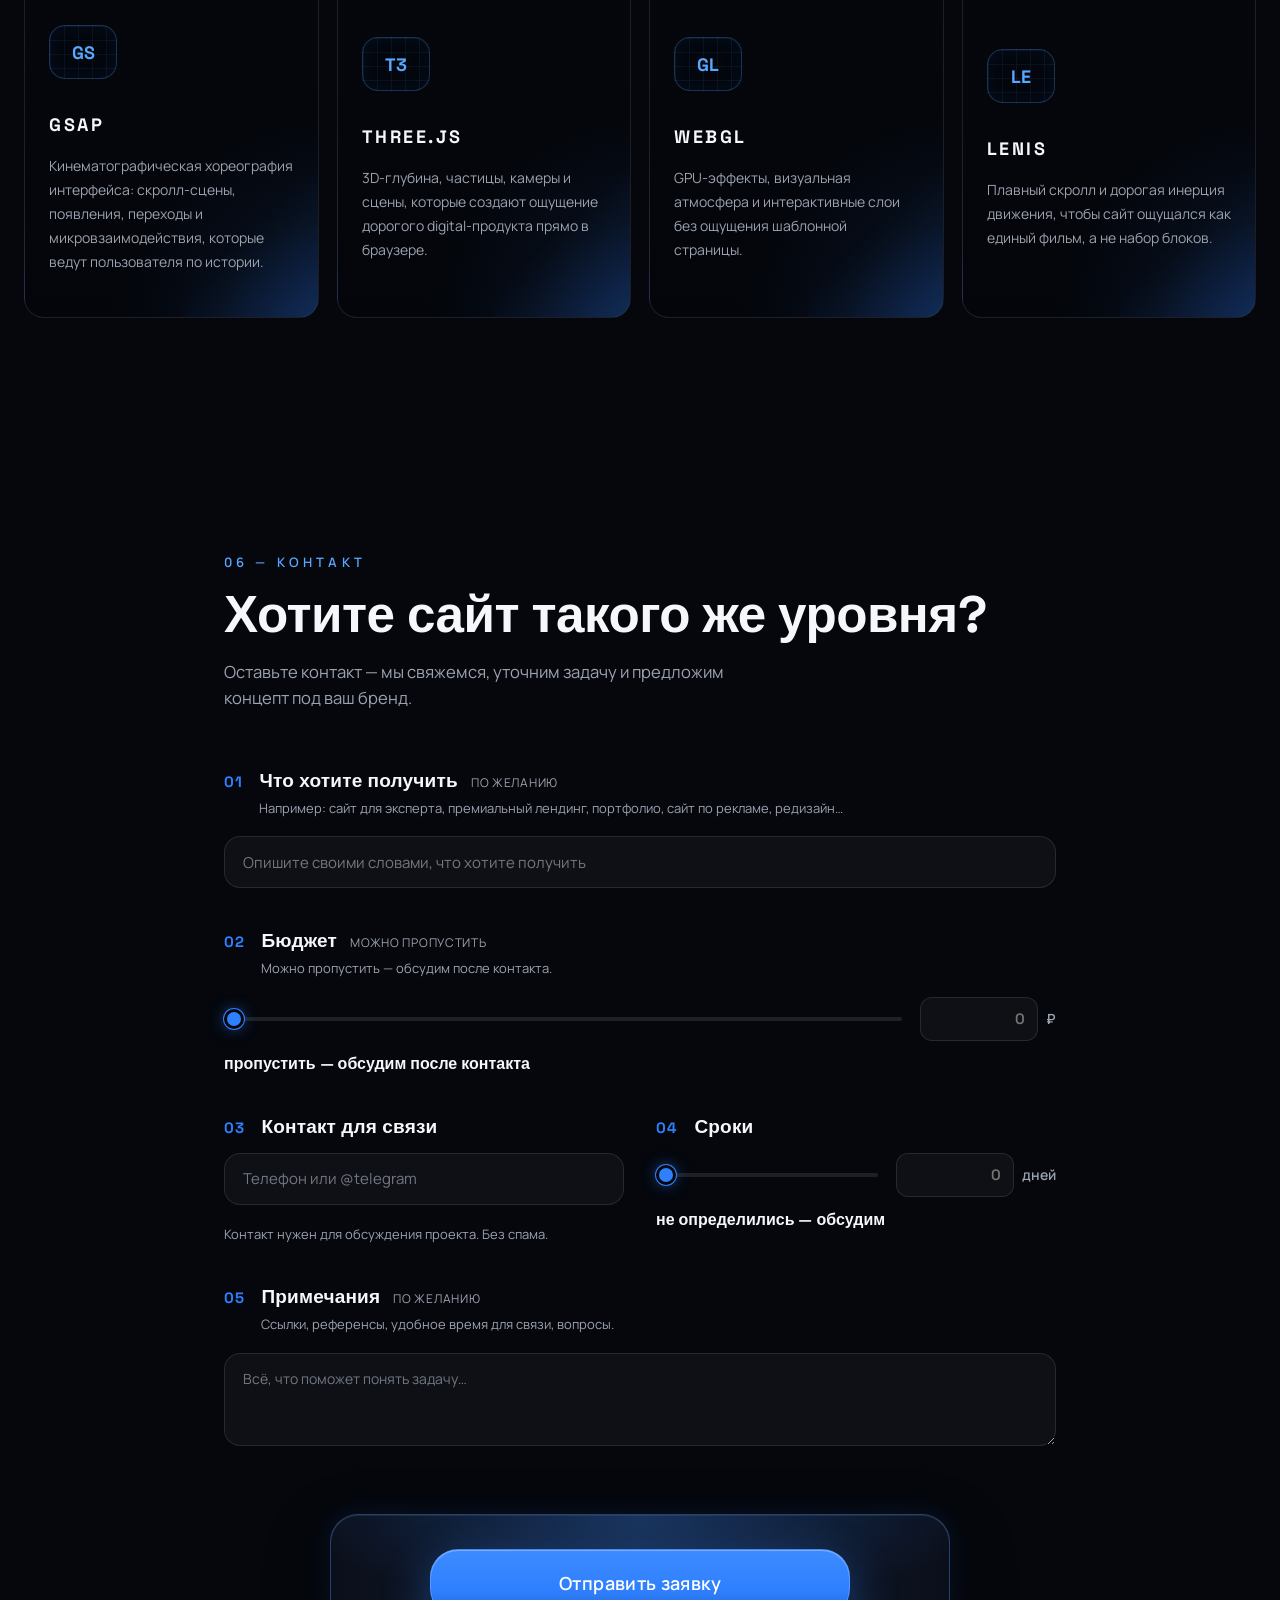
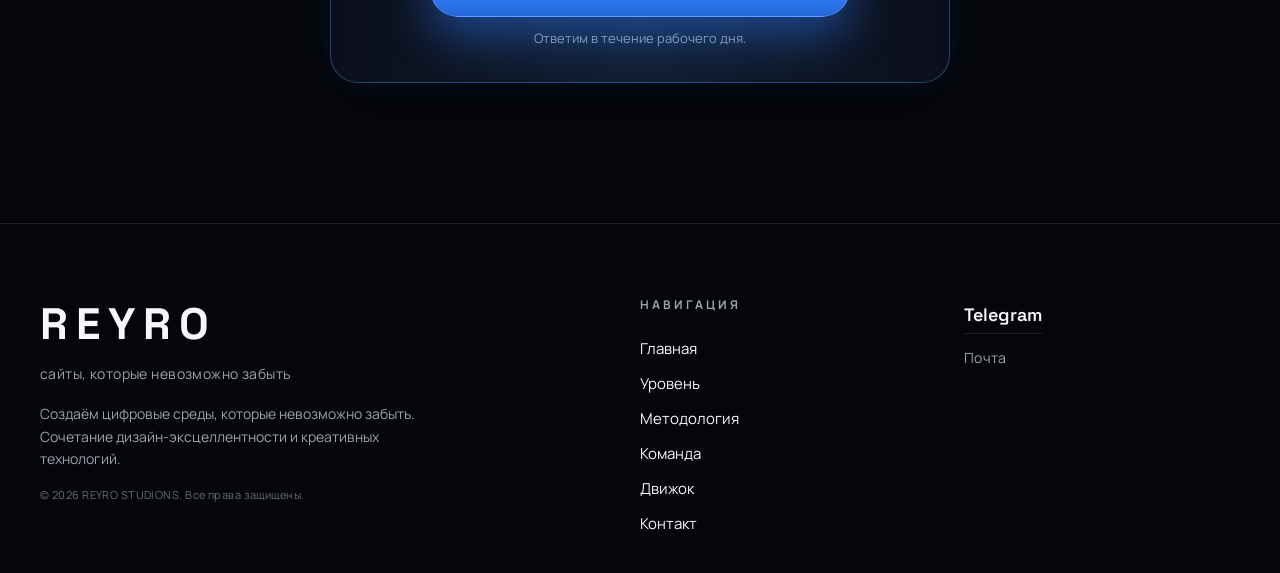
==== commit 87b18c35: "Add files via upload" ====
--- a/index.html
+++ b/index.html
@@ -177,7 +177,7 @@
           <div class="holo__frame" aria-hidden="true"></div>
           <div class="holo__inner">
             <div class="holo__preview">
-              <img src="loopstack-thumb.png" alt="Превью проекта Loopstack" loading="lazy" />
+              <img src="loopstack-thumb.jpg" alt="Превью проекта Loopstack" loading="lazy" />
             </div>
             <div class="holo__meta">
               <span class="holo__num">Проект 03</span>
@@ -288,7 +288,11 @@
       <h2 class="section-title">Хотите сайт такого же уровня?</h2>
       <p class="section-sub">Оставьте контакт — мы свяжемся, уточним задачу и предложим концепт под ваш бренд.</p>
 
-      <form class="form" id="briefForm" novalidate>
+      <form class="form" id="briefForm" novalidate>
+        <div class="form__trap" aria-hidden="true">
+          <label for="companyWebsite">Website</label>
+          <input id="companyWebsite" name="website" type="text" tabindex="-1" autocomplete="off" />
+        </div>
 
         <!-- 01: отдельная строка -->
         <div class="form__row">
@@ -432,6 +436,7 @@
     <svg viewBox="0 0 24 24" fill="none"><path d="M21 4.5L2.8 11.6c-.9.35-.87 1.05.05 1.32l4.6 1.44 1.77 5.42c.28.78.9.86 1.42.4l2.55-2.34 4.7 3.46c.7.4 1.3.16 1.5-.72L22 5.9c.26-1.08-.4-1.6-1-1.4zM8 13.9l9.4-5.9c.44-.27.85-.12.52.18l-7.7 7-.3 3.2-1.92-4.48z" fill="currentColor"/></svg>
   </a>
 
-  <script src="script.js"></script>
+  <script src="form-config.js"></script>
+  <script src="script.js"></script>
 </body>
 </html>
--- a/styles.css
+++ b/styles.css
@@ -1786,7 +1786,17 @@
   transition: color 0.25s ease;
 }
 
-.footer__mail:hover { color: var(--blue-glow); }
+.footer__mail:hover { color: var(--blue-glow); }
+
+.form__trap {
+  position: absolute;
+  width: 1px;
+  height: 1px;
+  overflow: hidden;
+  clip: rect(0, 0, 0, 0);
+  white-space: nowrap;
+  clip-path: inset(50%);
+}
 
 /* ============ ПОЛЗУНОК ПРОГРЕССА СКРОЛЛА ============ */
 
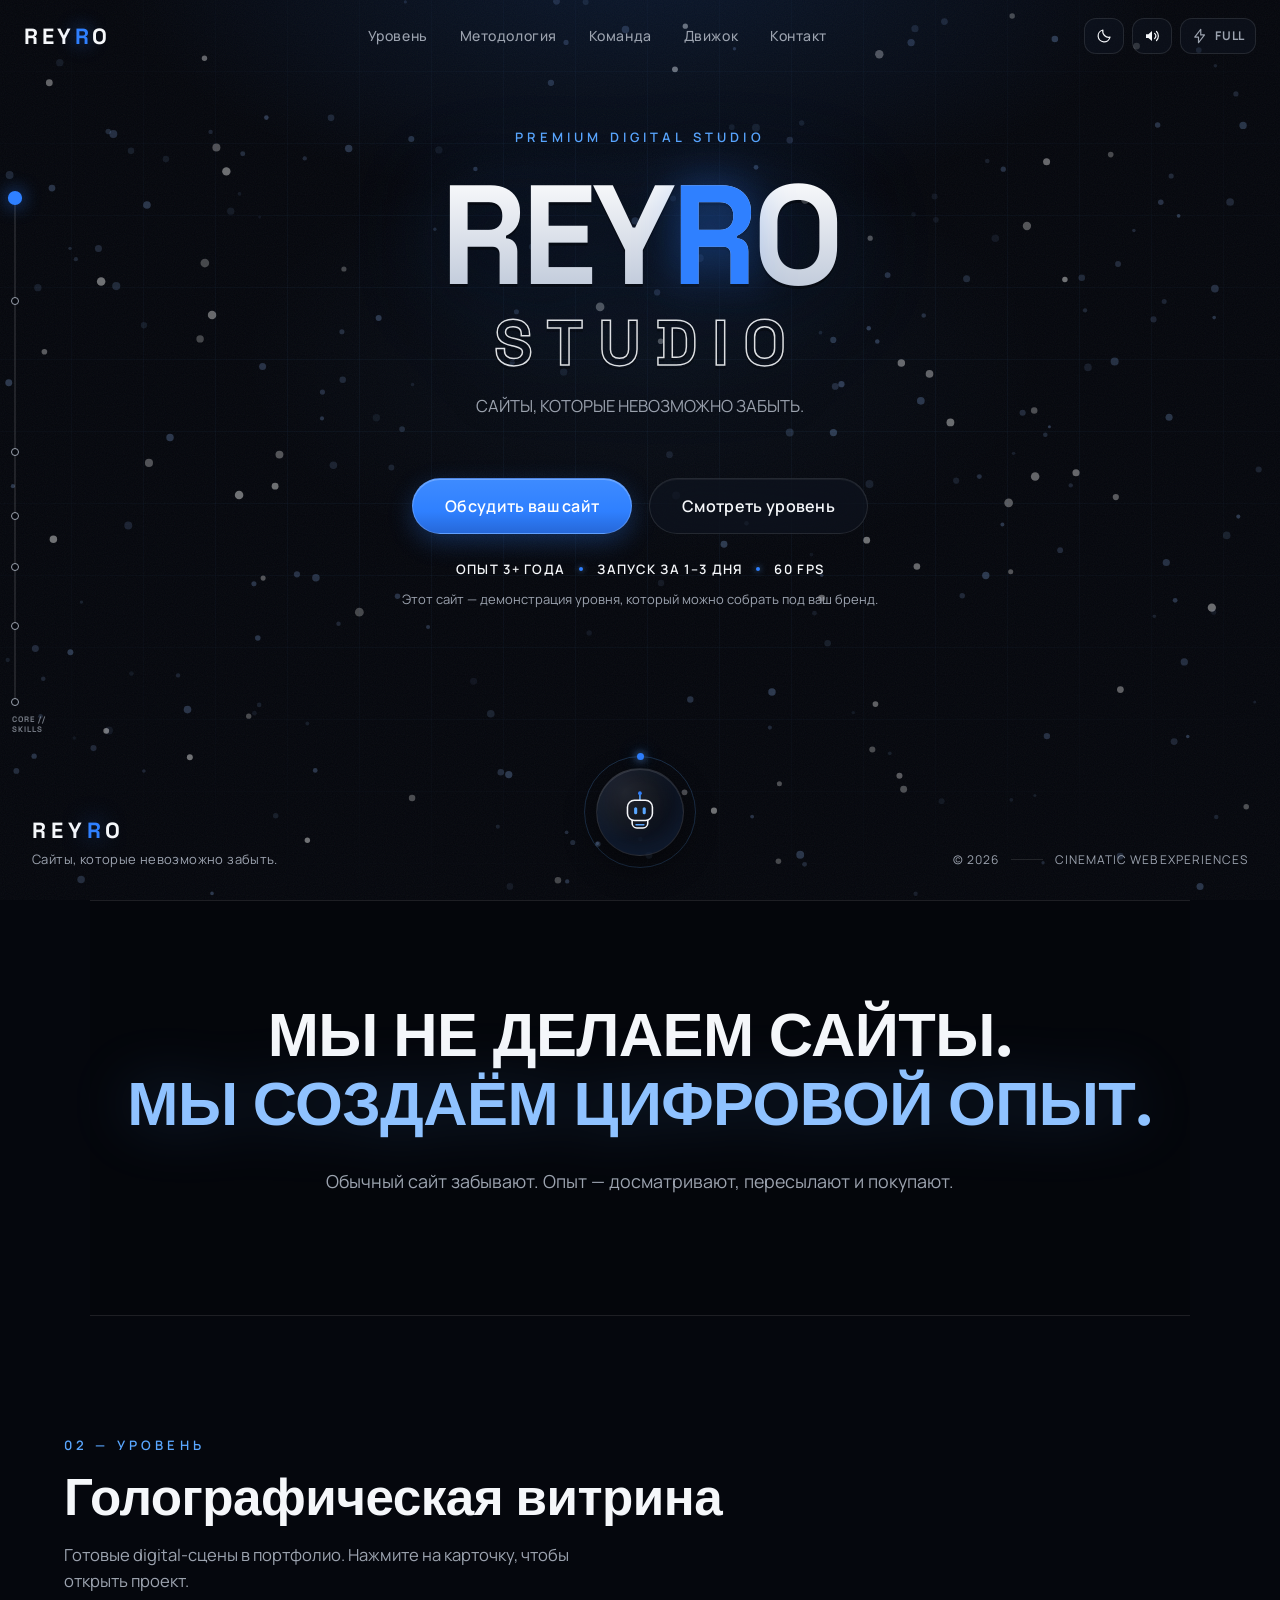
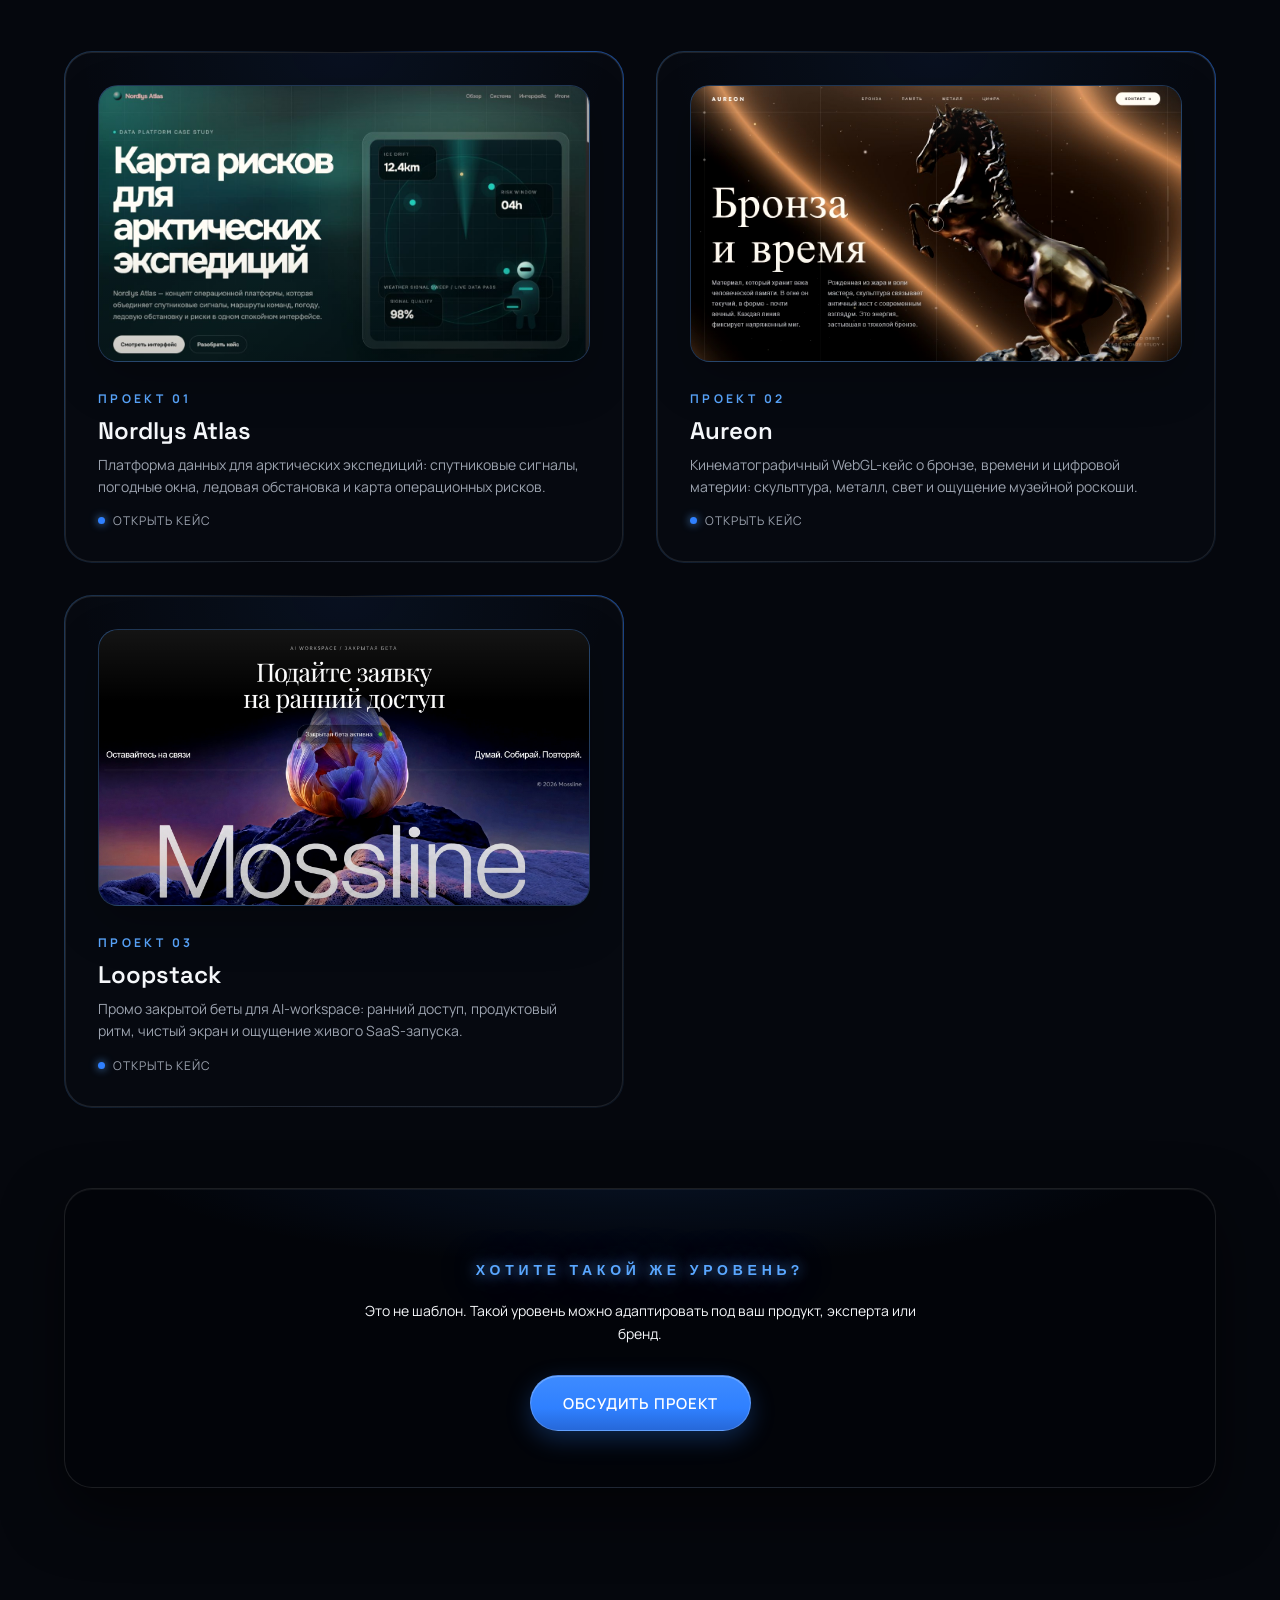
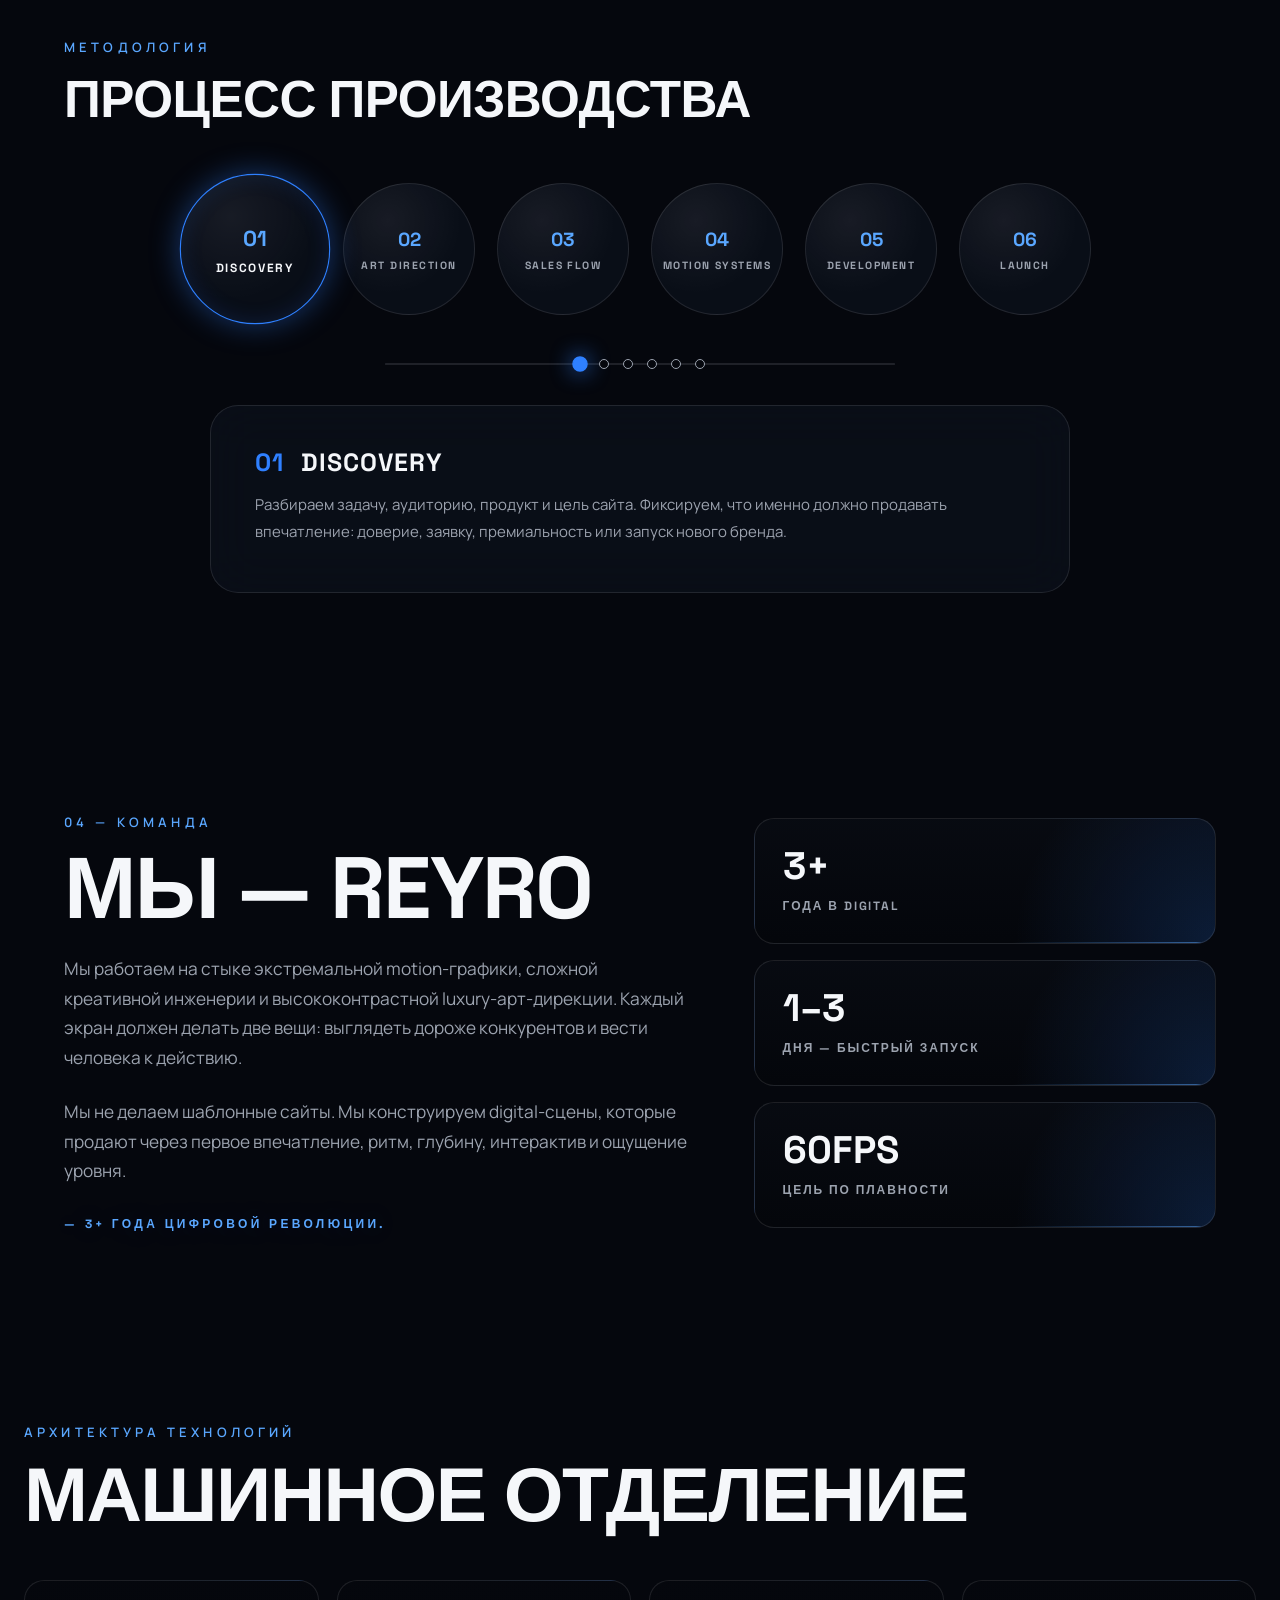
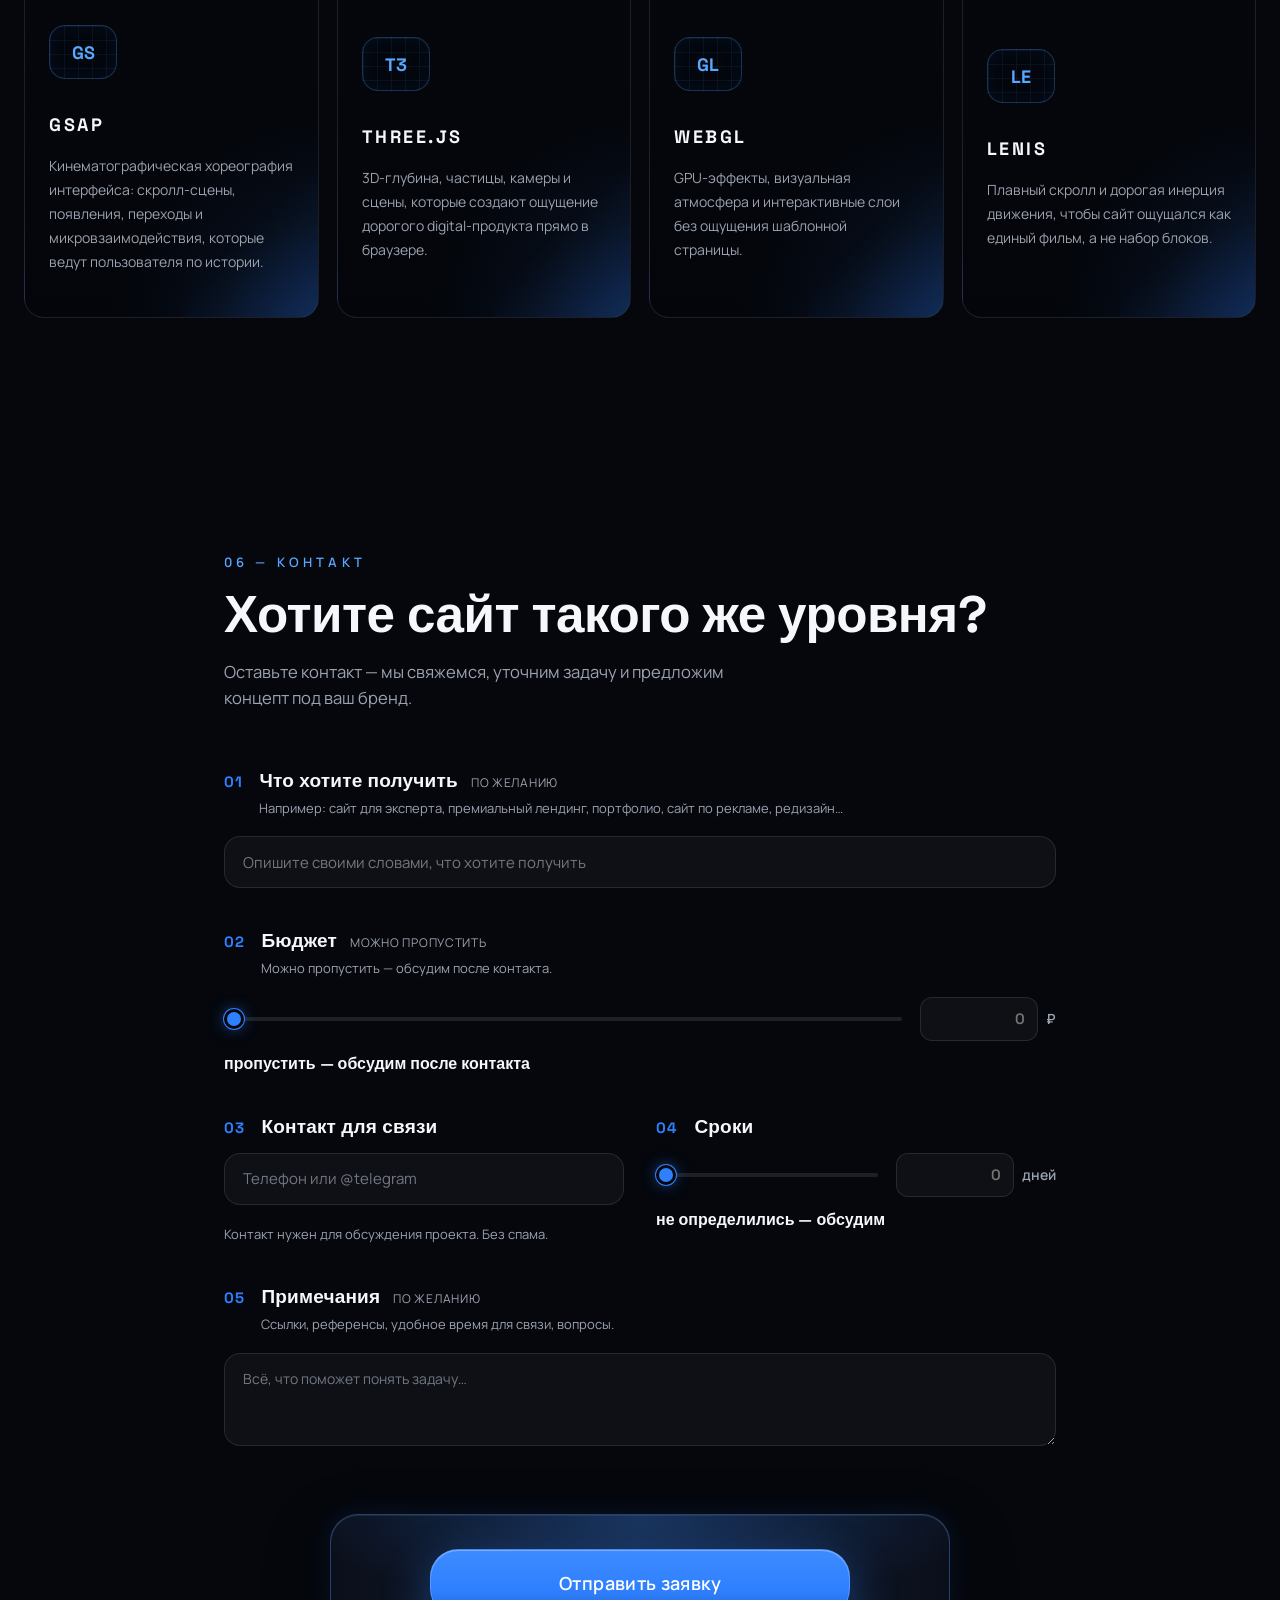
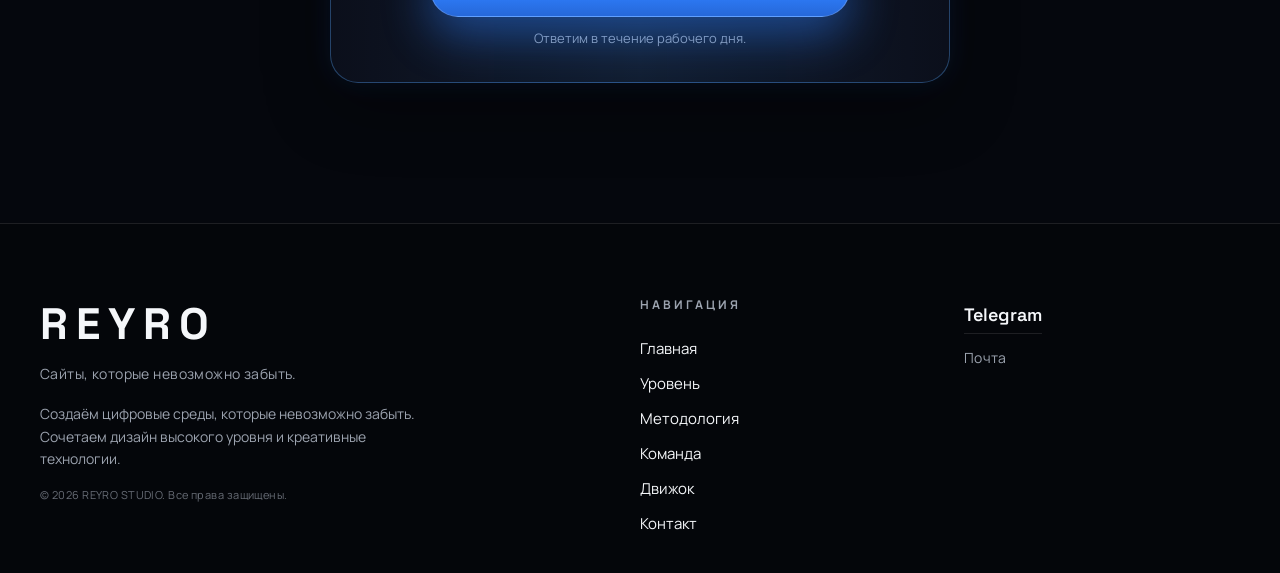
==== commit 44bf16b5: "Add files via upload" ====
--- a/index.html
+++ b/index.html
@@ -3,8 +3,8 @@
 <head>
   <meta charset="UTF-8" />
   <meta name="viewport" content="width=device-width, initial-scale=1.0" />
-  <title>REYRO STUDIONS — сайты, которые невозможно забыть</title>
-  <meta name="description" content="REYRO STUDIONS — премиальная digital-студия. Кинематографические сайты, которые невозможно забыть." />
+  <title>REYRO STUDIO — сайты, которые невозможно забыть</title>
+  <meta name="description" content="REYRO STUDIO — премиальная digital-студия. Кинематографические сайты, которые невозможно забыть." />
   <script>
     (() => {
       try {
@@ -24,7 +24,7 @@
   <!-- ЭКРАН ЗАГРУЗКИ -->
   <div class="loader" id="loader">
     <div class="loader__text" aria-hidden="true">
-      <span style="--i:0">R</span><span style="--i:1">E</span><span style="--i:2">Y</span><span style="--i:3" class="blue">R</span><span style="--i:4">O</span><span class="loader__space"></span><span style="--i:5">S</span><span style="--i:6">T</span><span style="--i:7">U</span><span style="--i:8">D</span><span style="--i:9">I</span><span style="--i:10">O</span><span style="--i:11">N</span><span style="--i:12">S</span>
+      <span style="--i:0">R</span><span style="--i:1">E</span><span style="--i:2">Y</span><span style="--i:3" class="blue">R</span><span style="--i:4">O</span><span class="loader__space"></span><span style="--i:5">S</span><span style="--i:6">T</span><span style="--i:7">U</span><span style="--i:8">D</span><span style="--i:9">I</span><span style="--i:10">O</span>
     </div>
     <div class="loader__bar"><span id="loaderBar"></span></div>
   </div>
@@ -66,7 +66,7 @@
   <main>
 
     <!-- HERO -->
-    <section class="hero" id="hero" aria-label="REYRO STUDIONS — hero">
+    <section class="hero" id="hero" aria-label="REYRO STUDIO — hero">
       <div class="bg" aria-hidden="true">
         <div class="bg__grid"></div>
         <div class="bg__glow"></div>
@@ -79,7 +79,7 @@
 
         <h1 class="core__title">
           <span class="core__title-top">REY<span class="blue-r">R</span>O</span>
-          <span class="core__title-outline">STUDIONS</span>
+          <span class="core__title-outline">STUDIO</span>
         </h1>
 
         <p class="core__dynamic" id="dynamicSlogan" aria-live="polite">
@@ -92,7 +92,7 @@
         </div>
 
         <div class="core__stats">
-          <span>опыт 3+ года</span><i></i><span>запуск от 1–3 дней</span><i></i><span>60 FPS</span>
+          <span>опыт 3+ года</span><i></i><span>запуск за 1–3 дня</span><i></i><span>60 FPS</span>
         </div>
         <p class="core__demo-note">Этот сайт — демонстрация уровня, который можно собрать под ваш бренд.</p>
       </div>
@@ -100,7 +100,7 @@
       <div class="hero-bottom">
         <div class="hero-bottom__brand">
           <span class="hero-bottom__name">REY<span class="blue-r">R</span>O</span>
-          <span class="hero-bottom__tagline">сайты, которые невозможно забыть</span>
+          <span class="hero-bottom__tagline">Сайты, которые невозможно забыть.</span>
         </div>
 
         <div class="mascot" role="img" aria-label="Фирменный техно-маскот REYRO в круге с орбитальной синей точкой">
@@ -152,7 +152,7 @@
             <div class="holo__meta">
               <span class="holo__num">Проект 01</span>
               <h3 class="holo__name">Nordlys Atlas</h3>
-              <p class="holo__desc">Data-платформа для арктических экспедиций: спутниковые сигналы, погодные окна, ледовая обстановка и карта операционных рисков.</p>
+              <p class="holo__desc">Платформа данных для арктических экспедиций: спутниковые сигналы, погодные окна, ледовая обстановка и карта операционных рисков.</p>
               <span class="holo__status"><i></i>открыть кейс</span>
             </div>
           </div>
@@ -167,7 +167,7 @@
             <div class="holo__meta">
               <span class="holo__num">Проект 02</span>
               <h3 class="holo__name">Aureon</h3>
-              <p class="holo__desc">Кинематографичный WebGL-кейс о бронзе, времени и цифровой материи: скульптура, металл, свет и ощущение музейного luxury.</p>
+              <p class="holo__desc">Кинематографичный WebGL-кейс о бронзе, времени и цифровой материи: скульптура, металл, свет и ощущение музейной роскоши.</p>
               <span class="holo__status"><i></i>открыть кейс</span>
             </div>
           </div>
@@ -182,7 +182,7 @@
             <div class="holo__meta">
               <span class="holo__num">Проект 03</span>
               <h3 class="holo__name">Loopstack</h3>
-              <p class="holo__desc">Промо закрытой беты для AI workspace: ранний доступ, продуктовый ритм, чистый экран и ощущение живого SaaS-запуска.</p>
+              <p class="holo__desc">Промо закрытой беты для AI-workspace: ранний доступ, продуктовый ритм, чистый экран и ощущение живого SaaS-запуска.</p>
               <span class="holo__status"><i></i>открыть кейс</span>
             </div>
           </div>
@@ -229,7 +229,7 @@
         <p class="section-eyebrow">04 — Команда</p>
         <h2 class="team__title">МЫ — REYRO</h2>
         <p>
-          Мы работаем на стыке экстремальной motion-графики, сложной креативной инженерии и высоко-контрастной luxury арт-дирекции. Каждый экран должен делать две вещи: выглядеть дороже конкурентов и вести человека к действию.
+          Мы работаем на стыке экстремальной motion-графики, сложной креативной инженерии и высококонтрастной luxury-арт-дирекции. Каждый экран должен делать две вещи: выглядеть дороже конкурентов и вести человека к действию.
         </p>
         <p>
           Мы не делаем шаблонные сайты. Мы конструируем digital-сцены, которые продают через первое впечатление, ритм, глубину, интерактив и ощущение уровня.
@@ -244,7 +244,7 @@
         </article>
         <article class="team__card">
           <b>1–3</b>
-          <span>дня быстрый запуск</span>
+          <span>дня — быстрый запуск</span>
         </article>
         <article class="team__card">
           <b>60FPS</b>
@@ -396,9 +396,9 @@
     <div class="footer__top">
       <div class="footer__brand">
         <span class="footer__logo">REYRO</span>
-        <p class="footer__tagline">сайты, которые невозможно забыть</p>
-        <p class="footer__desc">Создаём цифровые среды, которые невозможно забыть. Сочетание дизайн-эксцеллентности и креативных технологий.</p>
-        <p class="footer__legal">© 2026 REYRO STUDIONS. Все права защищены.</p>
+        <p class="footer__tagline">Сайты, которые невозможно забыть.</p>
+        <p class="footer__desc">Создаём цифровые среды, которые невозможно забыть. Сочетаем дизайн высокого уровня и креативные технологии.</p>
+        <p class="footer__legal">© 2026 REYRO STUDIO. Все права защищены.</p>
       </div>
 
       <nav class="footer__nav" aria-label="Навигация в футере">
